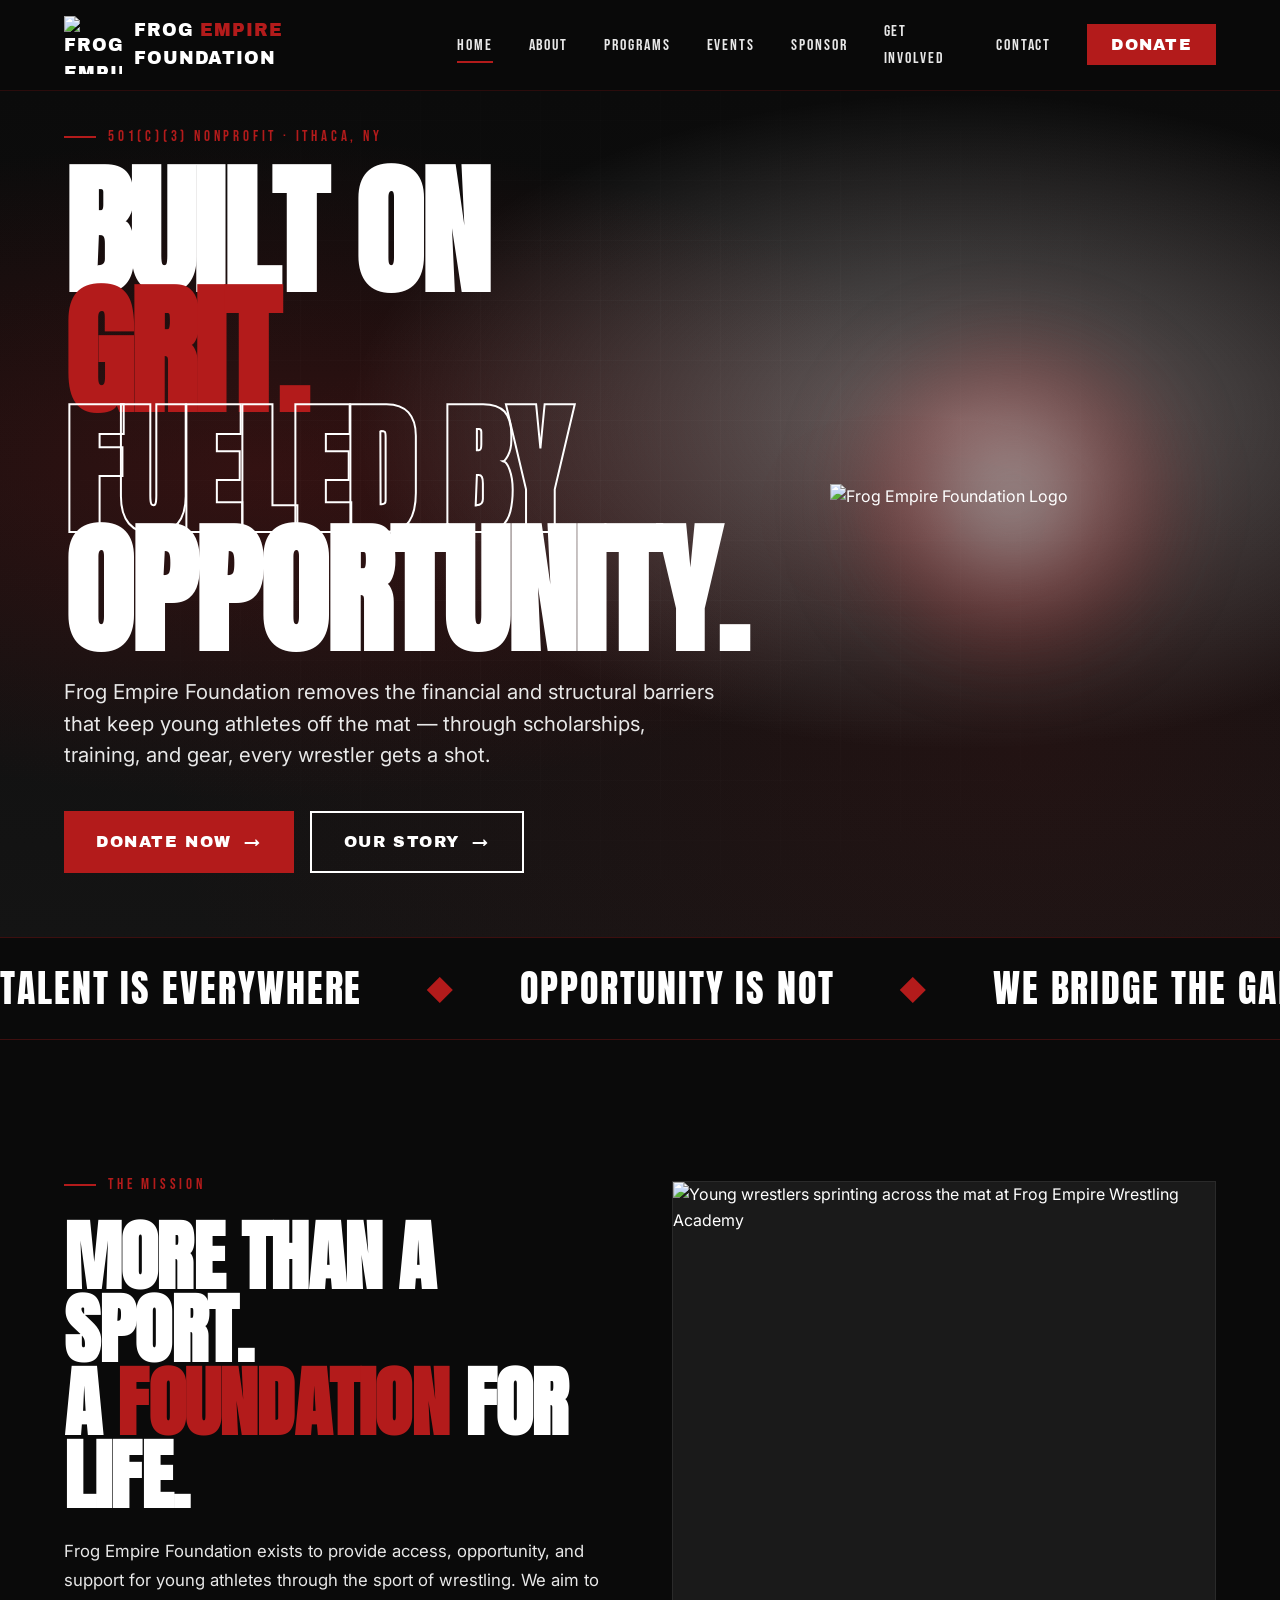
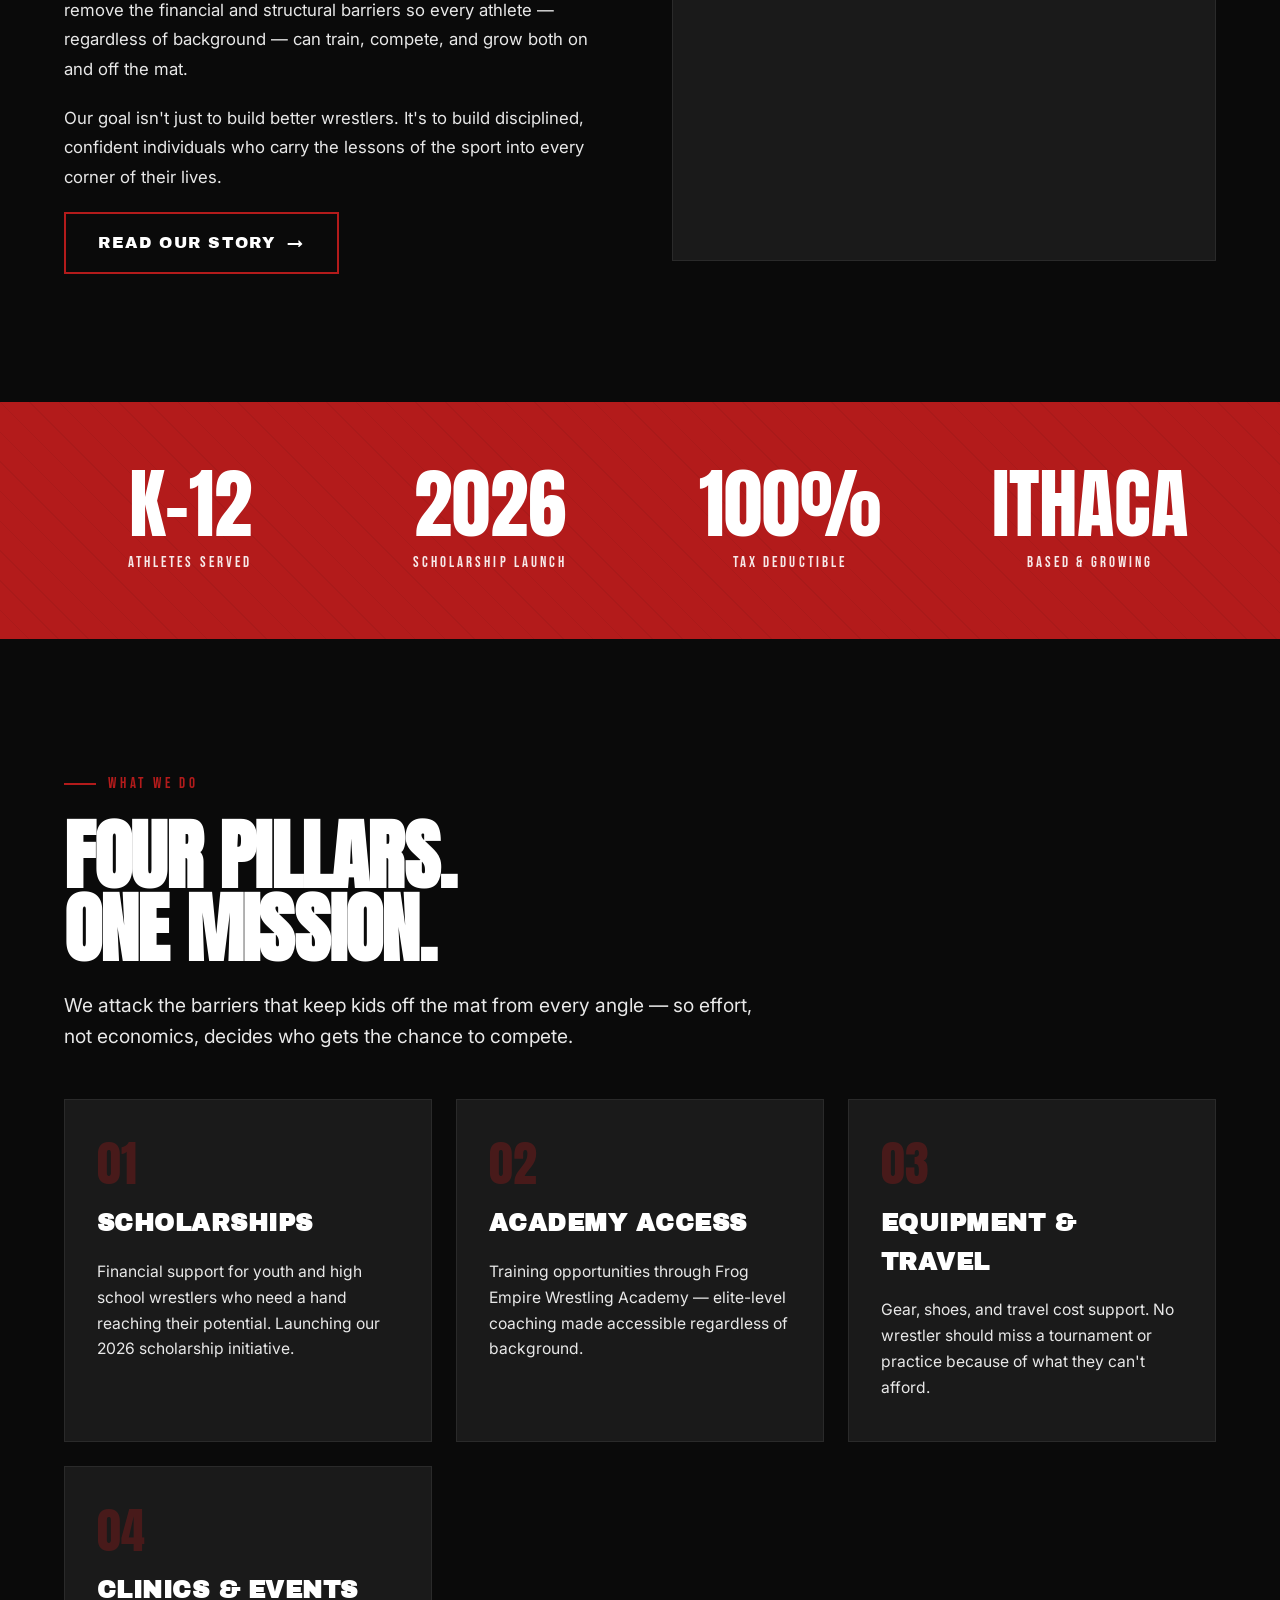
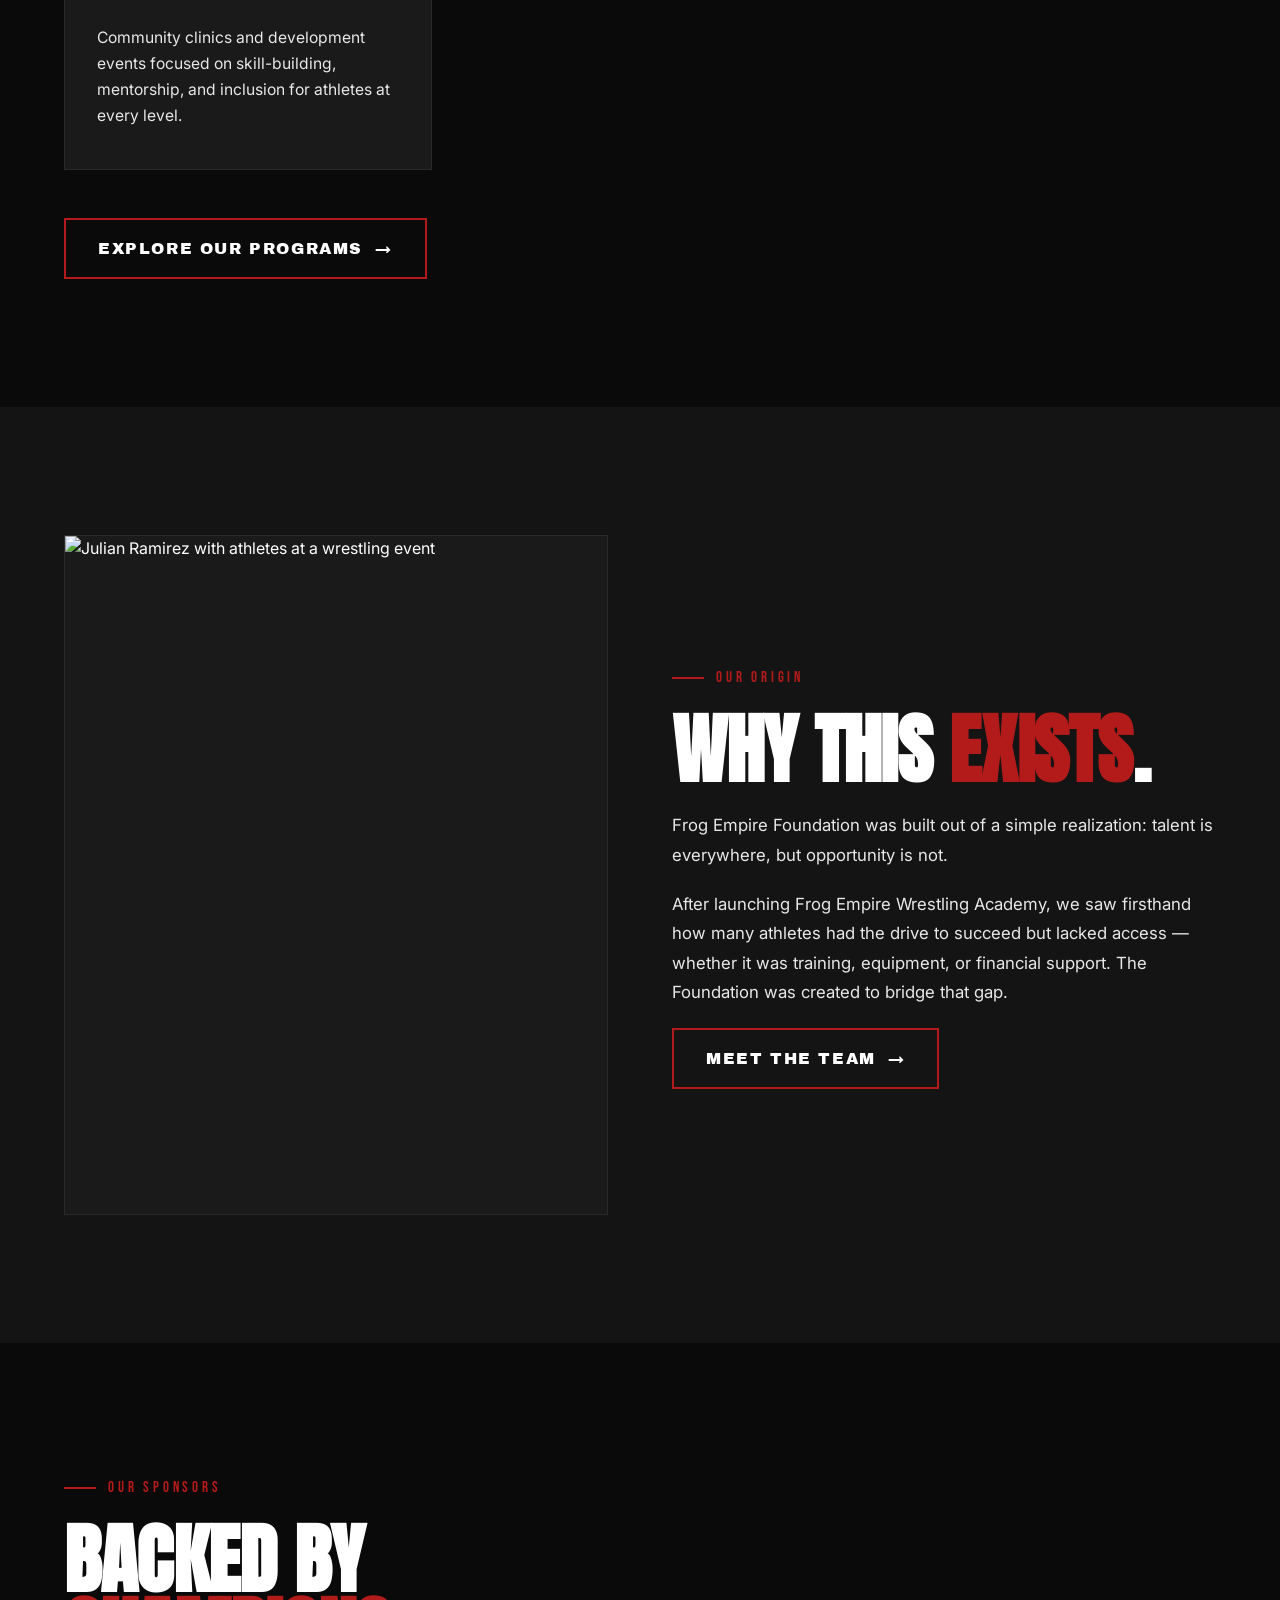
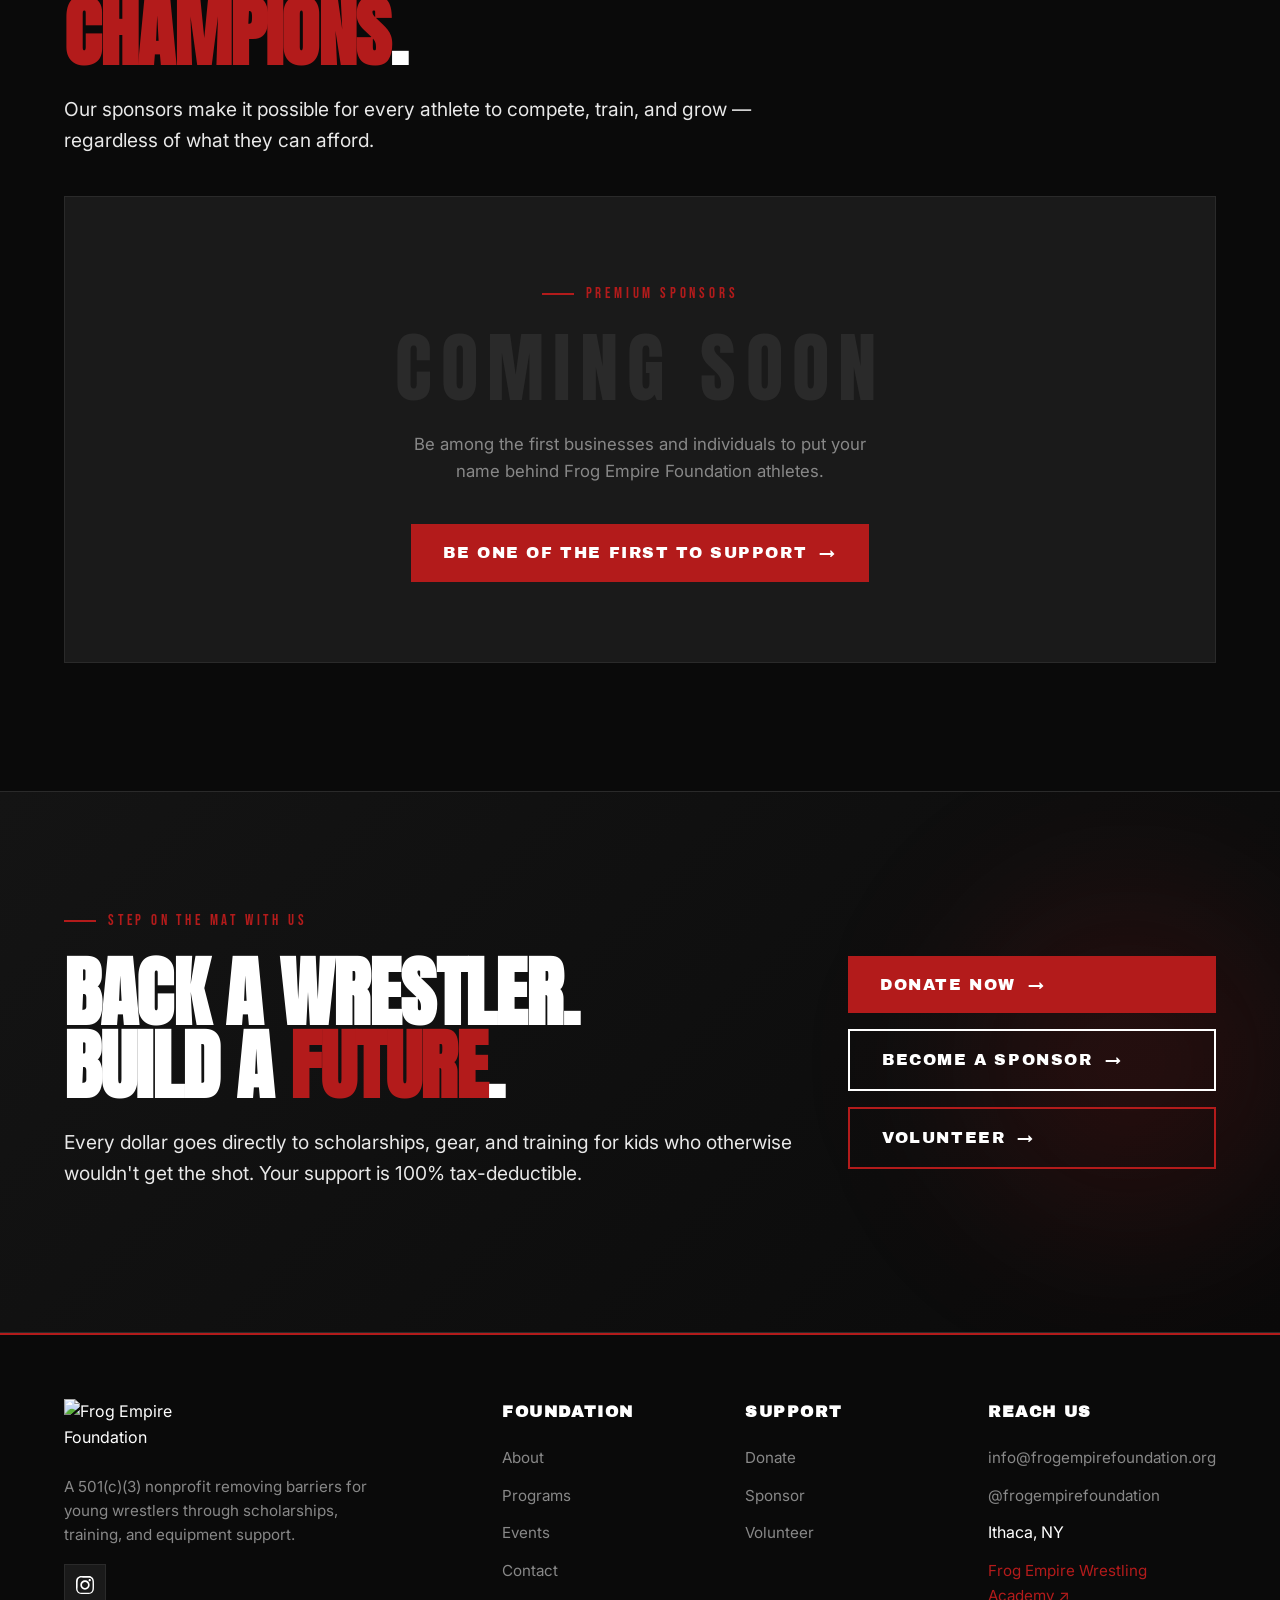
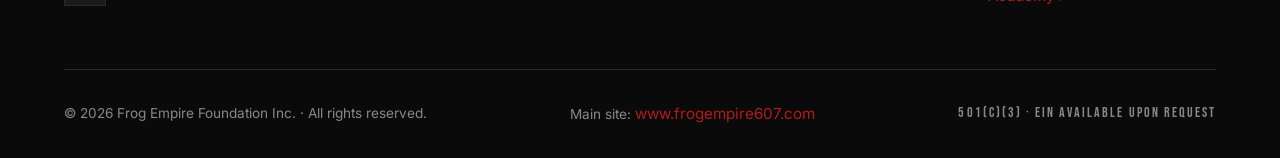
==== index.html @ a133f499 "Add files via upload" ====
<!DOCTYPE html>
<html lang="en">
<head>
<meta charset="UTF-8">
<meta name="viewport" content="width=device-width, initial-scale=1.0">
<title>Frog Empire Foundation — Opportunity Through Wrestling</title>
<meta name="description" content="Frog Empire Foundation provides scholarships, training, and equipment to young wrestlers — removing barriers so every athlete can compete and grow.">
<link rel="icon" type="image/png" href="images/logo-outline.png">
<link rel="stylesheet" href="styles.css">
</head>
<body>

<!-- ===== NAV ===== -->
<nav class="nav">
  <div class="nav-inner">
    <a href="index.html" class="nav-logo">
      <img src="images/logo-outline.png" alt="Frog Empire Foundation">
      <span>FROG <span class="text-red">EMPIRE</span> FOUNDATION</span>
    </a>
    <button class="nav-toggle" aria-label="Menu">☰</button>
    <ul class="nav-links">
      <li><a href="index.html" class="active">Home</a></li>
      <li><a href="about.html">About</a></li>
      <li><a href="programs.html">Programs</a></li>
      <li><a href="events.html">Events</a></li>
      <li><a href="sponsor.html">Sponsor</a></li>
      <li><a href="get-involved.html">Get Involved</a></li>
      <li><a href="contact.html">Contact</a></li>
      <li><a href="sponsor.html#donate" class="nav-donate">Donate</a></li>
    </ul>
  </div>
</nav>

<!-- ===== HERO ===== -->
<section class="hero">
  <div class="hero-inner">
    <div>
      <div class="eyebrow">501(c)(3) Nonprofit · Ithaca, NY</div>
      <h1 class="hero-title">
        BUILT ON<br>
        <span class="red">GRIT.</span><br>
        <span class="stroke">FUELED BY</span><br>
        OPPORTUNITY.
      </h1>
      <p class="hero-sub">
        Frog Empire Foundation removes the financial and structural barriers that keep young athletes off the mat — through scholarships, training, and gear, every wrestler gets a shot.
      </p>
      <div class="hero-ctas">
        <a href="sponsor.html#donate" class="btn btn-primary">Donate Now</a>
        <a href="about.html" class="btn btn-outline">Our Story</a>
      </div>
    </div>
    <div class="hero-visual">
      <img src="images/logo-bg-bc.png" alt="Frog Empire Foundation Logo">
    </div>
  </div>
</section>

<!-- ===== TICKER ===== -->
<div class="ticker">
  <div class="ticker-track">
    <span>TALENT IS EVERYWHERE</span><span class="dot">◆</span>
    <span>OPPORTUNITY IS NOT</span><span class="dot">◆</span>
    <span>WE BRIDGE THE GAP</span><span class="dot">◆</span>
    <span>WRESTLE. GROW. LEAD.</span><span class="dot">◆</span>
    <span>TALENT IS EVERYWHERE</span><span class="dot">◆</span>
    <span>OPPORTUNITY IS NOT</span><span class="dot">◆</span>
    <span>WE BRIDGE THE GAP</span><span class="dot">◆</span>
    <span>WRESTLE. GROW. LEAD.</span><span class="dot">◆</span>
  </div>
</div>

<!-- ===== MISSION ===== -->
<section class="section reveal">
  <div class="split">
    <div>
      <div class="eyebrow">The Mission</div>
      <h2 class="h-section">More Than a Sport.<br>A <span class="text-red">Foundation</span> for Life.</h2>
      <p class="body-text">
        Frog Empire Foundation exists to provide access, opportunity, and support for young athletes through the sport of wrestling. We aim to remove the financial and structural barriers so every athlete — regardless of background — can train, compete, and grow both on and off the mat.
      </p>
      <p class="body-text">
        Our goal isn't just to build better wrestlers. It's to build disciplined, confident individuals who carry the lessons of the sport into every corner of their lives.
      </p>
      <a href="about.html" class="btn btn-ghost">Read Our Story</a>
    </div>
    <div class="split-visual">
      <img src="images/hero.jpg" alt="Young wrestlers sprinting across the mat at Frog Empire Wrestling Academy">
    </div>
  </div>
</section>

<!-- ===== STATS ===== -->
<section class="stats">
  <div class="stats-inner">
    <div class="stat-item">
      <div class="stat-number">K–12</div>
      <div class="stat-label">Athletes Served</div>
    </div>
    <div class="stat-item">
      <div class="stat-number">2026</div>
      <div class="stat-label">Scholarship Launch</div>
    </div>
    <div class="stat-item">
      <div class="stat-number">100%</div>
      <div class="stat-label">Tax Deductible</div>
    </div>
    <div class="stat-item">
      <div class="stat-number">ITHACA</div>
      <div class="stat-label">Based & Growing</div>
    </div>
  </div>
</section>

<!-- ===== WHAT WE DO ===== -->
<section class="section reveal">
  <div style="max-width: 720px; margin-bottom: 2rem;">
    <div class="eyebrow">What We Do</div>
    <h2 class="h-section">Four Pillars.<br>One Mission.</h2>
    <p class="lead">We attack the barriers that keep kids off the mat from every angle — so effort, not economics, decides who gets the chance to compete.</p>
  </div>
  <div class="card-grid">
    <div class="card">
      <div class="card-number">01</div>
      <h3>Scholarships</h3>
      <p>Financial support for youth and high school wrestlers who need a hand reaching their potential. Launching our 2026 scholarship initiative.</p>
    </div>
    <div class="card">
      <div class="card-number">02</div>
      <h3>Academy Access</h3>
      <p>Training opportunities through Frog Empire Wrestling Academy — elite-level coaching made accessible regardless of background.</p>
    </div>
    <div class="card">
      <div class="card-number">03</div>
      <h3>Equipment & Travel</h3>
      <p>Gear, shoes, and travel cost support. No wrestler should miss a tournament or practice because of what they can't afford.</p>
    </div>
    <div class="card">
      <div class="card-number">04</div>
      <h3>Clinics & Events</h3>
      <p>Community clinics and development events focused on skill-building, mentorship, and inclusion for athletes at every level.</p>
    </div>
  </div>
  <div style="margin-top: 3rem;">
    <a href="programs.html" class="btn btn-ghost">Explore Our Programs</a>
  </div>
</section>

<!-- ===== STORY SNAPSHOT ===== -->
<section class="section reveal" style="background: var(--black-soft); max-width: 100%; padding-left: 0; padding-right: 0;">
  <div style="max-width: var(--max-width); margin: 0 auto; padding: 0 var(--gutter);">
    <div class="split reverse">
      <div>
        <div class="eyebrow">Our Origin</div>
        <h2 class="h-section">Why This <span class="text-red">Exists</span>.</h2>
        <p class="body-text">
          Frog Empire Foundation was built out of a simple realization: talent is everywhere, but opportunity is not.
        </p>
        <p class="body-text">
          After launching Frog Empire Wrestling Academy, we saw firsthand how many athletes had the drive to succeed but lacked access — whether it was training, equipment, or financial support. The Foundation was created to bridge that gap.
        </p>
        <a href="about.html" class="btn btn-ghost">Meet The Team</a>
      </div>
      <div class="split-visual">
        <img src="images/scholarship.jpg" alt="Julian Ramirez with athletes at a wrestling event">
      </div>
    </div>
  </div>
</section>

<!-- ===== PREMIUM SPONSORS ===== -->
<section class="section reveal">
  <div style="max-width: 720px; margin-bottom: 2.5rem;">
    <div class="eyebrow">Our Sponsors</div>
    <h2 class="h-section">Backed by<br><span class="text-red">champions</span>.</h2>
    <p class="lead">Our sponsors make it possible for every athlete to compete, train, and grow — regardless of what they can afford.</p>
  </div>

  <div style="background: var(--black-card); border: 1px solid var(--gray-dark); padding: clamp(3rem, 8vw, 5rem) 2rem; text-align: center;">
    <div class="eyebrow" style="justify-content: center; margin-bottom: 1.5rem;">Premium Sponsors</div>
    <div style="font-family: var(--font-display); font-size: clamp(2.5rem, 6vw, 5rem); color: var(--gray-dark); letter-spacing: 0.12em; text-transform: uppercase; margin-bottom: 1.5rem; line-height: 1;">COMING SOON</div>
    <p style="color: var(--gray); margin-bottom: 2.5rem; max-width: 480px; margin-left: auto; margin-right: auto; font-size: 1.05rem;">Be among the first businesses and individuals to put your name behind Frog Empire Foundation athletes.</p>
    <a href="sponsor.html" class="btn btn-primary">Be One of the First to Support</a>
  </div>
</section>

<!-- ===== CTA BANNER ===== -->
<section class="cta-banner reveal">
  <div class="cta-inner">
    <div>
      <div class="eyebrow">Step On The Mat With Us</div>
      <h2 class="h-section">Back a wrestler.<br>Build a <span class="text-red">future</span>.</h2>
      <p class="lead">Every dollar goes directly to scholarships, gear, and training for kids who otherwise wouldn't get the shot. Your support is 100% tax-deductible.</p>
    </div>
    <div style="display: flex; flex-direction: column; gap: 1rem;">
      <a href="sponsor.html#donate" class="btn btn-primary">Donate Now</a>
      <a href="sponsor.html" class="btn btn-outline">Become a Sponsor</a>
      <a href="get-involved.html" class="btn btn-ghost">Volunteer</a>
    </div>
  </div>
</section>

<!-- ===== FOOTER ===== -->
<footer class="footer">
  <div class="footer-inner">
    <div class="footer-brand">
      <img src="images/logo-primary.png" alt="Frog Empire Foundation">
      <p>A 501(c)(3) nonprofit removing barriers for young wrestlers through scholarships, training, and equipment support.</p>
      <div class="social-row">
        <a href="https://instagram.com/frogempirefoundation" target="_blank" aria-label="Instagram">
          <svg viewBox="0 0 24 24"><path d="M12 2.2c3.2 0 3.6 0 4.8.1 1.2.1 1.8.2 2.3.4.6.2 1 .5 1.5 1s.8.9 1 1.5c.2.5.4 1.1.4 2.3.1 1.2.1 1.6.1 4.8s0 3.6-.1 4.8c-.1 1.2-.2 1.8-.4 2.3-.2.6-.5 1-1 1.5s-.9.8-1.5 1c-.5.2-1.1.4-2.3.4-1.2.1-1.6.1-4.8.1s-3.6 0-4.8-.1c-1.2-.1-1.8-.2-2.3-.4-.6-.2-1-.5-1.5-1s-.8-.9-1-1.5c-.2-.5-.4-1.1-.4-2.3C2.2 15.6 2.2 15.2 2.2 12s0-3.6.1-4.8c.1-1.2.2-1.8.4-2.3.2-.6.5-1 1-1.5s.9-.8 1.5-1c.5-.2 1.1-.4 2.3-.4C8.4 2.2 8.8 2.2 12 2.2m0-2.2C8.7 0 8.3 0 7.1.1 5.8.1 5 .3 4.2.6c-.8.3-1.5.8-2.2 1.4-.6.6-1.1 1.3-1.4 2.1-.3.8-.5 1.6-.6 2.9C0 8.3 0 8.7 0 12s0 3.7.1 4.9c.1 1.3.3 2.1.6 2.9.3.8.8 1.5 1.4 2.1.6.6 1.3 1.1 2.1 1.4.8.3 1.6.5 2.9.6 1.2.1 1.6.1 4.9.1s3.7 0 4.9-.1c1.3-.1 2.1-.3 2.9-.6.8-.3 1.5-.8 2.1-1.4.6-.6 1.1-1.3 1.4-2.1.3-.8.5-1.6.6-2.9.1-1.2.1-1.6.1-4.9s0-3.7-.1-4.9c-.1-1.3-.3-2.1-.6-2.9-.3-.8-.8-1.5-1.4-2.1C20.3.9 19.6.4 18.8.1 18 0 17.2-.1 15.9 0 14.7 0 14.3 0 12 0zm0 5.8c-3.4 0-6.2 2.8-6.2 6.2s2.8 6.2 6.2 6.2 6.2-2.8 6.2-6.2S15.4 5.8 12 5.8zm0 10.2c-2.2 0-4-1.8-4-4s1.8-4 4-4 4 1.8 4 4-1.8 4-4 4zm7.8-10.4c0 .8-.7 1.5-1.5 1.5s-1.5-.7-1.5-1.5.7-1.5 1.5-1.5 1.5.6 1.5 1.5z"/></svg>
        </a>
      </div>
    </div>
    <div>
      <h4>Foundation</h4>
      <ul>
        <li><a href="about.html">About</a></li>
        <li><a href="programs.html">Programs</a></li>
      <li><a href="events.html">Events</a></li>
        <li><a href="contact.html">Contact</a></li>
      </ul>
    </div>
    <div>
      <h4>Support</h4>
      <ul>
        <li><a href="sponsor.html#donate">Donate</a></li>
        <li><a href="sponsor.html">Sponsor</a></li>
        <li><a href="get-involved.html">Volunteer</a></li>
      </ul>
    </div>
    <div>
      <h4>Reach Us</h4>
      <ul>
        <li><a href="mailto:info@frogempirefoundation.org">info@frogempirefoundation.org</a></li>
        <li><a href="https://instagram.com/frogempirefoundation" target="_blank">@frogempirefoundation</a></li>
        <li>Ithaca, NY</li>
        <li><a href="https://www.frogempire607.com" target="_blank" style="color: var(--red);">Frog Empire Wrestling Academy ↗</a></li>
      </ul>
    </div>
  </div>
  <div class="footer-bottom">
    <div>© 2026 Frog Empire Foundation Inc. · All rights reserved.</div>
    <div>Main site: <a href="https://www.frogempire607.com" target="_blank" style="color: var(--red);">www.frogempire607.com</a></div>
    <div class="ein">501(c)(3) · EIN Available Upon Request</div>
  </div>
</footer>

<script src="main.js"></script>
</body>
</html>
---- styles.css ----
/* ========================================================================
   FROG EMPIRE FOUNDATION — GLOBAL STYLES
   ======================================================================== */

@import url('https://fonts.googleapis.com/css2?family=Anton&family=Bebas+Neue&family=Inter:wght@300;400;500;600;700;800&family=Archivo+Black&display=swap');

:root {
  --red: #B31B1B;
  --red-bright: #D62020;
  --red-deep: #7A0E0E;
  --black: #0A0A0A;
  --black-soft: #141414;
  --black-card: #1A1A1A;
  --white: #FFFFFF;
  --gray-light: #E8E8E8;
  --gray: #888888;
  --gray-dark: #2A2A2A;
  --gold: #D4A845;

  --font-display: 'Anton', 'Arial Black', sans-serif;
  --font-heading: 'Archivo Black', 'Impact', sans-serif;
  --font-accent: 'Bebas Neue', 'Arial Black', sans-serif;
  --font-body: 'Inter', -apple-system, sans-serif;

  --max-width: 1400px;
  --gutter: clamp(1.5rem, 5vw, 5rem);
}

* {
  margin: 0;
  padding: 0;
  box-sizing: border-box;
}

html {
  scroll-behavior: smooth;
}

body {
  background: var(--black);
  color: var(--white);
  font-family: var(--font-body);
  line-height: 1.6;
  overflow-x: hidden;
  -webkit-font-smoothing: antialiased;
}

a { color: inherit; text-decoration: none; }
img { max-width: 100%; display: block; }

/* ========================================================================
   NAVIGATION
   ======================================================================== */

.nav {
  position: fixed;
  top: 0;
  left: 0;
  right: 0;
  z-index: 1000;
  background: rgba(10, 10, 10, 0.85);
  backdrop-filter: blur(12px);
  -webkit-backdrop-filter: blur(12px);
  border-bottom: 1px solid rgba(179, 27, 27, 0.2);
  transition: all 0.3s ease;
}

.nav-inner {
  max-width: var(--max-width);
  margin: 0 auto;
  padding: 1rem var(--gutter);
  display: flex;
  align-items: center;
  justify-content: space-between;
  gap: 2rem;
}

.nav-logo {
  display: flex;
  align-items: center;
  gap: 0.75rem;
  font-family: var(--font-heading);
  font-size: 1.1rem;
  letter-spacing: 0.05em;
  text-transform: uppercase;
}

.nav-logo img {
  height: 58px;
  width: 58px;
  object-fit: contain;
}

.nav-logo .text-red { color: var(--red); }

.nav-links {
  display: flex;
  gap: 2.25rem;
  align-items: center;
  list-style: none;
}

.nav-links a {
  font-family: var(--font-accent);
  font-size: 1rem;
  letter-spacing: 0.12em;
  text-transform: uppercase;
  color: var(--gray-light);
  position: relative;
  padding: 0.5rem 0;
  transition: color 0.2s;
}

.nav-links a:hover { color: var(--white); }

.nav-links a::after {
  content: '';
  position: absolute;
  left: 0;
  bottom: 0;
  height: 2px;
  width: 0;
  background: var(--red);
  transition: width 0.25s ease;
}

.nav-links a:hover::after,
.nav-links a.active::after { width: 100%; }

.nav-donate {
  background: var(--red);
  color: var(--white) !important;
  padding: 0.75rem 1.5rem !important;
  font-family: var(--font-heading) !important;
  letter-spacing: 0.08em !important;
  transition: all 0.2s !important;
}

.nav-donate::after { display: none; }
.nav-donate:hover {
  background: var(--red-bright);
  transform: translateY(-1px);
}

.nav-toggle {
  display: none;
  background: none;
  border: none;
  color: var(--white);
  font-size: 1.75rem;
  cursor: pointer;
  padding: 0.25rem;
}

@media (max-width: 900px) {
  .nav-links {
    position: fixed;
    top: 76px;
    left: 0;
    right: 0;
    background: var(--black);
    flex-direction: column;
    padding: 2rem;
    border-bottom: 2px solid var(--red);
    transform: translateY(-120%);
    transition: transform 0.3s ease;
    gap: 1.5rem;
  }
  .nav-links.open { transform: translateY(0); }
  .nav-toggle { display: block; }
}

/* ========================================================================
   BUTTONS
   ======================================================================== */

.btn {
  display: inline-flex;
  align-items: center;
  gap: 0.75rem;
  padding: 1rem 2rem;
  font-family: var(--font-heading);
  font-size: 1rem;
  letter-spacing: 0.1em;
  text-transform: uppercase;
  border: none;
  cursor: pointer;
  transition: all 0.2s ease;
  position: relative;
}

.btn-primary {
  background: var(--red);
  color: var(--white);
}
.btn-primary:hover {
  background: var(--red-bright);
  transform: translateY(-2px);
  box-shadow: 0 10px 30px -10px rgba(179, 27, 27, 0.6);
}

.btn-outline {
  background: transparent;
  color: var(--white);
  border: 2px solid var(--white);
}
.btn-outline:hover {
  background: var(--white);
  color: var(--black);
}

.btn-ghost {
  background: transparent;
  color: var(--white);
  border: 2px solid var(--red);
}
.btn-ghost:hover {
  background: var(--red);
}

.btn::after {
  content: '→';
  transition: transform 0.2s;
}
.btn:hover::after { transform: translateX(4px); }

/* ========================================================================
   SHARED SECTION PATTERNS
   ======================================================================== */

.section {
  padding: clamp(4rem, 10vw, 8rem) var(--gutter);
  max-width: var(--max-width);
  margin: 0 auto;
}

.section-tight {
  padding: clamp(3rem, 8vw, 6rem) var(--gutter);
  max-width: var(--max-width);
  margin: 0 auto;
}

.eyebrow {
  display: inline-flex;
  align-items: center;
  gap: 0.75rem;
  font-family: var(--font-accent);
  font-size: 0.95rem;
  letter-spacing: 0.25em;
  text-transform: uppercase;
  color: var(--red);
  margin-bottom: 1.5rem;
}

.eyebrow::before {
  content: '';
  width: 32px;
  height: 2px;
  background: var(--red);
}

.h-display {
  font-family: var(--font-display);
  font-size: clamp(3rem, 9vw, 8rem);
  line-height: 0.9;
  letter-spacing: -0.01em;
  text-transform: uppercase;
  margin-bottom: 1.5rem;
}

.h-section {
  font-family: var(--font-display);
  font-size: clamp(2.5rem, 6vw, 5rem);
  line-height: 0.95;
  letter-spacing: -0.01em;
  text-transform: uppercase;
  margin-bottom: 1.5rem;
}

.h-sub {
  font-family: var(--font-heading);
  font-size: clamp(1.25rem, 2.5vw, 1.75rem);
  line-height: 1.15;
  letter-spacing: 0;
  text-transform: uppercase;
  margin-bottom: 1rem;
}

.lead {
  font-size: clamp(1.05rem, 1.5vw, 1.25rem);
  line-height: 1.6;
  color: var(--gray-light);
  max-width: 65ch;
  margin-bottom: 2rem;
}

.body-text {
  color: var(--gray-light);
  font-size: 1.05rem;
  line-height: 1.75;
  margin-bottom: 1.25rem;
}

.text-red { color: var(--red); }
.text-gold { color: var(--gold); }

/* ========================================================================
   HERO
   ======================================================================== */

.hero {
  min-height: 100vh;
  padding: 120px var(--gutter) 4rem;
  display: flex;
  align-items: center;
  position: relative;
  overflow: hidden;
}

.hero::before {
  content: '';
  position: absolute;
  inset: 0;
  background:
    radial-gradient(ellipse at 75% 45%, rgba(255, 255, 255, 0.35), transparent 45%),
    radial-gradient(ellipse at 20% 50%, rgba(179, 27, 27, 0.22), transparent 50%),
    radial-gradient(ellipse at 80% 80%, rgba(179, 27, 27, 0.1), transparent 60%),
    linear-gradient(180deg, var(--black), var(--black-soft));
  z-index: -2;
}

.hero::after {
  content: '';
  position: absolute;
  inset: 0;
  background-image:
    linear-gradient(rgba(255, 255, 255, 0.02) 1px, transparent 1px),
    linear-gradient(90deg, rgba(255, 255, 255, 0.02) 1px, transparent 1px);
  background-size: 60px 60px;
  z-index: -1;
  mask-image: radial-gradient(ellipse at center, black 20%, transparent 80%);
  -webkit-mask-image: radial-gradient(ellipse at center, black 20%, transparent 80%);
}

.hero-inner {
  max-width: var(--max-width);
  margin: 0 auto;
  width: 100%;
  display: grid;
  grid-template-columns: 1.3fr 1fr;
  gap: 4rem;
  align-items: center;
}

@media (max-width: 900px) {
  .hero-inner { grid-template-columns: 1fr; }
}

.hero-title {
  font-family: var(--font-display);
  font-size: clamp(3.5rem, 11vw, 9rem);
  line-height: 0.85;
  letter-spacing: -0.02em;
  text-transform: uppercase;
  margin-bottom: 1.5rem;
}

.hero-title .stroke {
  -webkit-text-stroke: 2px var(--white);
  color: transparent;
}

.hero-title .red { color: var(--red); }

.hero-sub {
  font-size: clamp(1.1rem, 1.6vw, 1.35rem);
  color: var(--gray-light);
  margin-bottom: 2.5rem;
  max-width: 50ch;
  line-height: 1.55;
}

.hero-ctas {
  display: flex;
  gap: 1rem;
  flex-wrap: wrap;
}

.hero-visual {
  position: relative;
  aspect-ratio: 1;
  display: flex;
  align-items: center;
  justify-content: center;
}

.hero-visual img {
  width: 90%;
  max-width: 480px;
  filter: drop-shadow(0 20px 60px rgba(179, 27, 27, 0.4));
  animation: float 6s ease-in-out infinite;
}

.hero-visual::before {
  content: '';
  position: absolute;
  inset: 10%;
  background: radial-gradient(circle, rgba(255, 255, 255, 0.45) 0%, rgba(179, 27, 27, 0.3) 55%, transparent 75%);
  border-radius: 50%;
  filter: blur(40px);
  animation: pulse 4s ease-in-out infinite;
}

@keyframes float {
  0%, 100% { transform: translateY(0); }
  50% { transform: translateY(-15px); }
}

@keyframes pulse {
  0%, 100% { opacity: 0.4; transform: scale(1); }
  50% { opacity: 0.7; transform: scale(1.05); }
}

/* Marquee ticker */
.ticker {
  border-top: 1px solid rgba(179, 27, 27, 0.3);
  border-bottom: 1px solid rgba(179, 27, 27, 0.3);
  overflow: hidden;
  padding: 1.25rem 0;
  background: var(--black);
}

.ticker-track {
  display: flex;
  gap: 4rem;
  animation: marquee 40s linear infinite;
  white-space: nowrap;
  font-family: var(--font-display);
  font-size: clamp(1.5rem, 3vw, 2.5rem);
  text-transform: uppercase;
  letter-spacing: 0.05em;
}

.ticker-track span {
  color: var(--white);
}

.ticker-track .dot {
  color: var(--red);
}

@keyframes marquee {
  from { transform: translateX(0); }
  to { transform: translateX(-50%); }
}

/* ========================================================================
   STATS BAND
   ======================================================================== */

.stats {
  background: var(--red);
  padding: 4rem var(--gutter);
  position: relative;
  overflow: hidden;
}

.stats::before {
  content: '';
  position: absolute;
  inset: 0;
  background-image:
    repeating-linear-gradient(45deg, transparent, transparent 20px, rgba(0, 0, 0, 0.05) 20px, rgba(0, 0, 0, 0.05) 21px);
}

.stats-inner {
  max-width: var(--max-width);
  margin: 0 auto;
  display: grid;
  grid-template-columns: repeat(auto-fit, minmax(200px, 1fr));
  gap: 3rem;
  position: relative;
}

.stat-item {
  text-align: center;
}

.stat-number {
  font-family: var(--font-display);
  font-size: clamp(3rem, 6vw, 5rem);
  line-height: 1;
  color: var(--white);
  margin-bottom: 0.5rem;
}

.stat-label {
  font-family: var(--font-accent);
  font-size: 0.95rem;
  letter-spacing: 0.2em;
  text-transform: uppercase;
  color: var(--white);
  opacity: 0.9;
}

/* ========================================================================
   CARDS / GRIDS
   ======================================================================== */

.card-grid {
  display: grid;
  grid-template-columns: repeat(auto-fit, minmax(280px, 1fr));
  gap: 1.5rem;
  margin-top: 3rem;
}

.card {
  background: var(--black-card);
  border: 1px solid var(--gray-dark);
  padding: 2.5rem 2rem;
  position: relative;
  transition: all 0.3s ease;
  overflow: hidden;
}

.card::before {
  content: '';
  position: absolute;
  top: 0;
  left: 0;
  width: 100%;
  height: 3px;
  background: var(--red);
  transform: scaleX(0);
  transform-origin: left;
  transition: transform 0.3s ease;
}

.card:hover {
  border-color: var(--red);
  transform: translateY(-4px);
}

.card:hover::before { transform: scaleX(1); }

.card-number {
  font-family: var(--font-display);
  font-size: 3rem;
  color: var(--red);
  opacity: 0.3;
  line-height: 1;
  margin-bottom: 1rem;
}

.card h3 {
  font-family: var(--font-heading);
  font-size: 1.5rem;
  text-transform: uppercase;
  margin-bottom: 1rem;
  letter-spacing: 0.02em;
}

.card p {
  color: var(--gray-light);
  font-size: 0.98rem;
  line-height: 1.65;
}

/* ========================================================================
   CTA BANNER
   ======================================================================== */

.cta-banner {
  background: linear-gradient(135deg, var(--black-soft), var(--black));
  border-top: 1px solid var(--gray-dark);
  border-bottom: 1px solid var(--gray-dark);
  padding: clamp(4rem, 10vw, 7rem) var(--gutter);
  position: relative;
  overflow: hidden;
}

.cta-banner::before {
  content: '';
  position: absolute;
  right: -100px;
  top: 50%;
  transform: translateY(-50%);
  width: 500px;
  height: 500px;
  background: radial-gradient(circle, rgba(179, 27, 27, 0.2), transparent 70%);
  border-radius: 50%;
  filter: blur(60px);
}

.cta-inner {
  max-width: var(--max-width);
  margin: 0 auto;
  position: relative;
  display: grid;
  grid-template-columns: 2fr 1fr;
  gap: 3rem;
  align-items: center;
}

@media (max-width: 800px) {
  .cta-inner { grid-template-columns: 1fr; }
}

/* ========================================================================
   FOOTER
   ======================================================================== */

.footer {
  background: var(--black);
  border-top: 2px solid var(--red);
  padding: 4rem var(--gutter) 2rem;
}

.footer-inner {
  max-width: var(--max-width);
  margin: 0 auto;
  display: grid;
  grid-template-columns: 2fr 1fr 1fr 1fr;
  gap: 3rem;
  margin-bottom: 3rem;
}

@media (max-width: 800px) {
  .footer-inner { grid-template-columns: 1fr 1fr; }
}

@media (max-width: 500px) {
  .footer-inner { grid-template-columns: 1fr; }
}

.footer-brand img {
  width: 110px;
  margin-bottom: 1.5rem;
}

.footer-brand p {
  color: var(--gray);
  font-size: 0.95rem;
  line-height: 1.6;
  max-width: 320px;
}

.footer h4 {
  font-family: var(--font-heading);
  font-size: 1rem;
  letter-spacing: 0.1em;
  text-transform: uppercase;
  margin-bottom: 1.25rem;
  color: var(--white);
}

.footer ul { list-style: none; }

.footer li {
  margin-bottom: 0.75rem;
}

.footer a {
  color: var(--gray);
  font-size: 0.95rem;
  transition: color 0.2s;
}

.footer a:hover { color: var(--red); }

.footer-bottom {
  max-width: var(--max-width);
  margin: 0 auto;
  padding-top: 2rem;
  border-top: 1px solid var(--gray-dark);
  display: flex;
  justify-content: space-between;
  align-items: center;
  flex-wrap: wrap;
  gap: 1rem;
  color: var(--gray);
  font-size: 0.85rem;
}

.footer-bottom .ein {
  font-family: var(--font-accent);
  letter-spacing: 0.15em;
  text-transform: uppercase;
}

/* ========================================================================
   PAGE HEADER (inner pages)
   ======================================================================== */

.page-header {
  padding: 160px var(--gutter) 4rem;
  background: var(--black-soft);
  position: relative;
  overflow: hidden;
  border-bottom: 1px solid var(--gray-dark);
}

.page-header::before {
  content: '';
  position: absolute;
  inset: 0;
  background:
    radial-gradient(ellipse at 30% 30%, rgba(179, 27, 27, 0.15), transparent 60%);
}

.page-header-inner {
  max-width: var(--max-width);
  margin: 0 auto;
  position: relative;
}

/* ========================================================================
   SPONSOR TIERS
   ======================================================================== */

.tiers {
  display: grid;
  grid-template-columns: repeat(auto-fit, minmax(280px, 1fr));
  gap: 1.5rem;
  margin-top: 3rem;
}

.tier {
  background: var(--black-card);
  border: 1px solid var(--gray-dark);
  padding: 2.5rem 2rem;
  position: relative;
  display: flex;
  flex-direction: column;
  transition: all 0.3s;
}

.tier:hover {
  transform: translateY(-4px);
  border-color: var(--tier-color, var(--red));
}

.tier-badge {
  display: inline-block;
  padding: 0.4rem 0.85rem;
  font-family: var(--font-accent);
  font-size: 0.8rem;
  letter-spacing: 0.2em;
  text-transform: uppercase;
  background: var(--tier-color, var(--red));
  color: var(--white);
  margin-bottom: 1.5rem;
  align-self: flex-start;
}

.tier-name {
  font-family: var(--font-display);
  font-size: 2.5rem;
  line-height: 1;
  margin-bottom: 0.5rem;
}

.tier-tag {
  font-family: var(--font-accent);
  font-size: 0.95rem;
  letter-spacing: 0.1em;
  text-transform: uppercase;
  color: var(--gray);
  margin-bottom: 1.5rem;
}

.tier-price {
  font-family: var(--font-display);
  font-size: 3rem;
  color: var(--white);
  line-height: 1;
  margin-bottom: 0.5rem;
}

.tier-period {
  font-family: var(--font-accent);
  font-size: 0.9rem;
  letter-spacing: 0.15em;
  text-transform: uppercase;
  color: var(--gray);
  margin-bottom: 2rem;
}

.tier ul {
  list-style: none;
  margin-bottom: 2rem;
  flex-grow: 1;
}

.tier li {
  padding: 0.6rem 0;
  padding-left: 1.75rem;
  position: relative;
  color: var(--gray-light);
  font-size: 0.95rem;
  line-height: 1.5;
  border-bottom: 1px solid rgba(255, 255, 255, 0.05);
}

.tier li::before {
  content: '◆';
  position: absolute;
  left: 0;
  color: var(--tier-color, var(--red));
  font-size: 0.75rem;
  top: 0.75rem;
}

.tier .btn {
  width: 100%;
  justify-content: center;
}

/* Color variants for tiers */
.tier-bronze { --tier-color: #B87333; }
.tier-silver { --tier-color: #BFBFBF; }
.tier-gold { --tier-color: #D4A845; }
.tier-platinum { --tier-color: #E5E4E2; }
.tier-founder { --tier-color: #B31B1B; }

.tier-founder {
  border: 2px solid var(--red);
  background: linear-gradient(180deg, var(--black-card), var(--black));
  position: relative;
}

.tier-founder::before {
  content: 'FLAGSHIP';
  position: absolute;
  top: -12px;
  left: 50%;
  transform: translateX(-50%);
  background: var(--red);
  color: var(--white);
  font-family: var(--font-heading);
  font-size: 0.75rem;
  letter-spacing: 0.2em;
  padding: 0.35rem 1rem;
}

/* ========================================================================
   TEAM
   ======================================================================== */

.team-grid {
  display: grid;
  grid-template-columns: repeat(auto-fit, minmax(300px, 1fr));
  gap: 2rem;
  margin-top: 3rem;
}

.team-card {
  background: var(--black-card);
  border: 1px solid var(--gray-dark);
  overflow: hidden;
  transition: all 0.3s;
}

.team-card:hover {
  border-color: var(--red);
  transform: translateY(-4px);
}

.team-photo {
  aspect-ratio: 1;
  background: linear-gradient(135deg, var(--black-soft), var(--red-deep));
  display: flex;
  align-items: center;
  justify-content: center;
  font-family: var(--font-display);
  font-size: 5rem;
  color: rgba(255, 255, 255, 0.15);
  position: relative;
  overflow: hidden;
}

.team-photo img {
  width: 100%;
  height: 100%;
  object-fit: cover;
}

.team-info {
  padding: 2rem;
}

.team-name {
  font-family: var(--font-heading);
  font-size: 1.5rem;
  text-transform: uppercase;
  margin-bottom: 0.25rem;
}

.team-role {
  font-family: var(--font-accent);
  font-size: 0.95rem;
  letter-spacing: 0.15em;
  text-transform: uppercase;
  color: var(--red);
  margin-bottom: 1rem;
}

.team-bio {
  color: var(--gray-light);
  font-size: 0.95rem;
  line-height: 1.6;
}

/* ========================================================================
   SPLIT / FEATURE ROWS
   ======================================================================== */

.split {
  display: grid;
  grid-template-columns: 1fr 1fr;
  gap: 4rem;
  align-items: center;
}

.split.reverse { direction: rtl; }
.split.reverse > * { direction: ltr; }

@media (max-width: 900px) {
  .split { grid-template-columns: 1fr; gap: 2rem; }
  .split.reverse { direction: ltr; }
}

.split-visual {
  aspect-ratio: 4/5;
  background: var(--black-card);
  border: 1px solid var(--gray-dark);
  position: relative;
  overflow: hidden;
  display: flex;
  align-items: center;
  justify-content: center;
}

.split-visual img {
  width: 100%;
  height: 100%;
  object-fit: cover;
}

.image-placeholder {
  font-family: var(--font-accent);
  font-size: 0.95rem;
  letter-spacing: 0.2em;
  text-transform: uppercase;
  color: var(--gray);
  text-align: center;
  padding: 2rem;
  line-height: 1.8;
}

.image-placeholder::before {
  content: '📸';
  display: block;
  font-size: 3rem;
  margin-bottom: 1rem;
  opacity: 0.3;
}

/* ========================================================================
   CONTACT FORM
   ======================================================================== */

.contact-layout {
  display: grid;
  grid-template-columns: 1fr 1fr;
  gap: 4rem;
  margin-top: 3rem;
}

@media (max-width: 900px) {
  .contact-layout { grid-template-columns: 1fr; }
}

.contact-info h3 {
  font-family: var(--font-heading);
  text-transform: uppercase;
  margin-top: 2rem;
  margin-bottom: 0.5rem;
  font-size: 1rem;
  letter-spacing: 0.1em;
  color: var(--red);
}

.contact-info p {
  color: var(--gray-light);
  font-size: 1.1rem;
}

.contact-info p:first-of-type { margin-top: 0; }

form {
  display: flex;
  flex-direction: column;
  gap: 1.25rem;
}

.form-group label {
  display: block;
  font-family: var(--font-accent);
  font-size: 0.85rem;
  letter-spacing: 0.15em;
  text-transform: uppercase;
  color: var(--gray-light);
  margin-bottom: 0.5rem;
}

input, textarea, select {
  width: 100%;
  background: var(--black-card);
  border: 1px solid var(--gray-dark);
  color: var(--white);
  padding: 1rem;
  font-family: var(--font-body);
  font-size: 1rem;
  transition: border-color 0.2s;
}

input:focus, textarea:focus, select:focus {
  outline: none;
  border-color: var(--red);
}

textarea {
  resize: vertical;
  min-height: 140px;
}

/* ========================================================================
   SOCIAL ICONS (inline SVG)
   ======================================================================== */

.social-row {
  display: flex;
  gap: 1rem;
  margin-top: 1rem;
}

.social-row a {
  width: 42px;
  height: 42px;
  display: flex;
  align-items: center;
  justify-content: center;
  background: var(--black-card);
  border: 1px solid var(--gray-dark);
  transition: all 0.2s;
}

.social-row a:hover {
  background: var(--red);
  border-color: var(--red);
}

.social-row svg {
  width: 18px;
  height: 18px;
  fill: var(--white);
}

/* ========================================================================
   UTILITIES + FADE-IN
   ======================================================================== */

.reveal {
  opacity: 0;
  transform: translateY(30px);
  transition: opacity 0.8s ease, transform 0.8s ease;
}

.reveal.in {
  opacity: 1;
  transform: translateY(0);
}
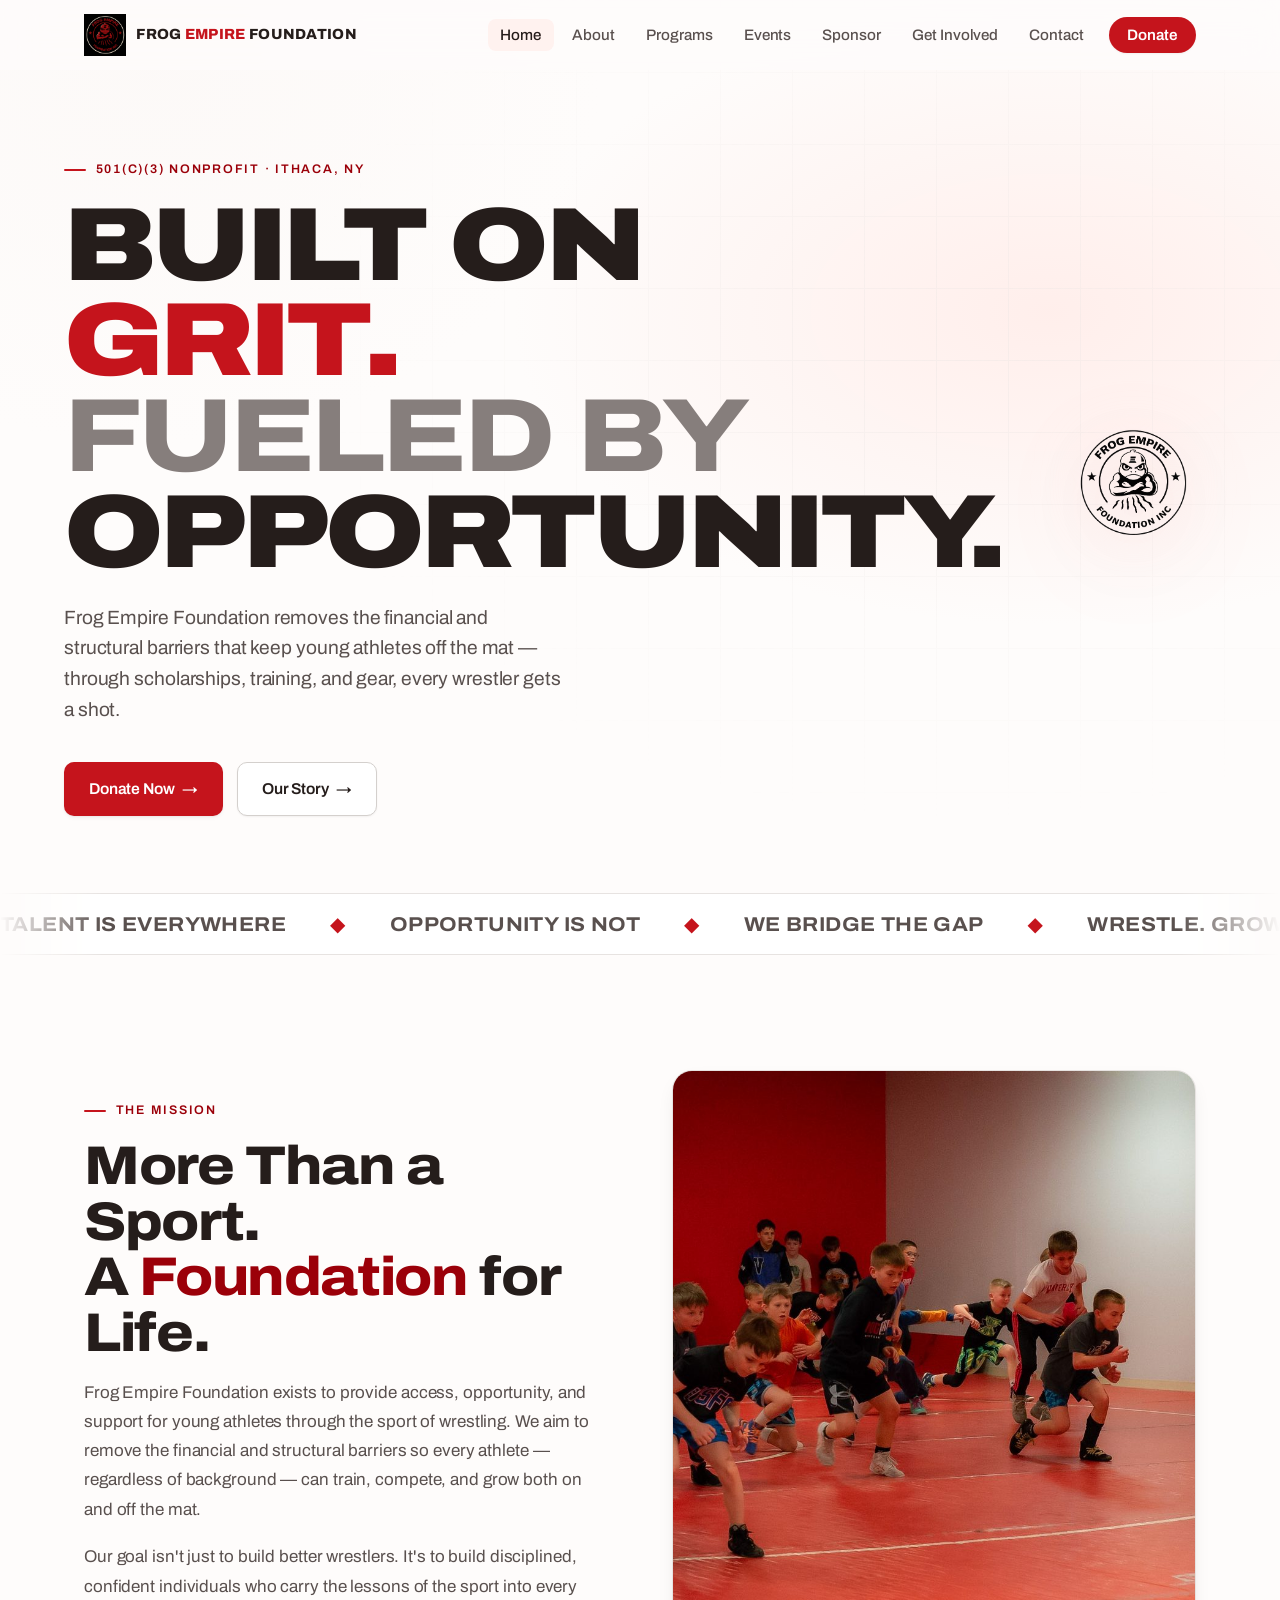
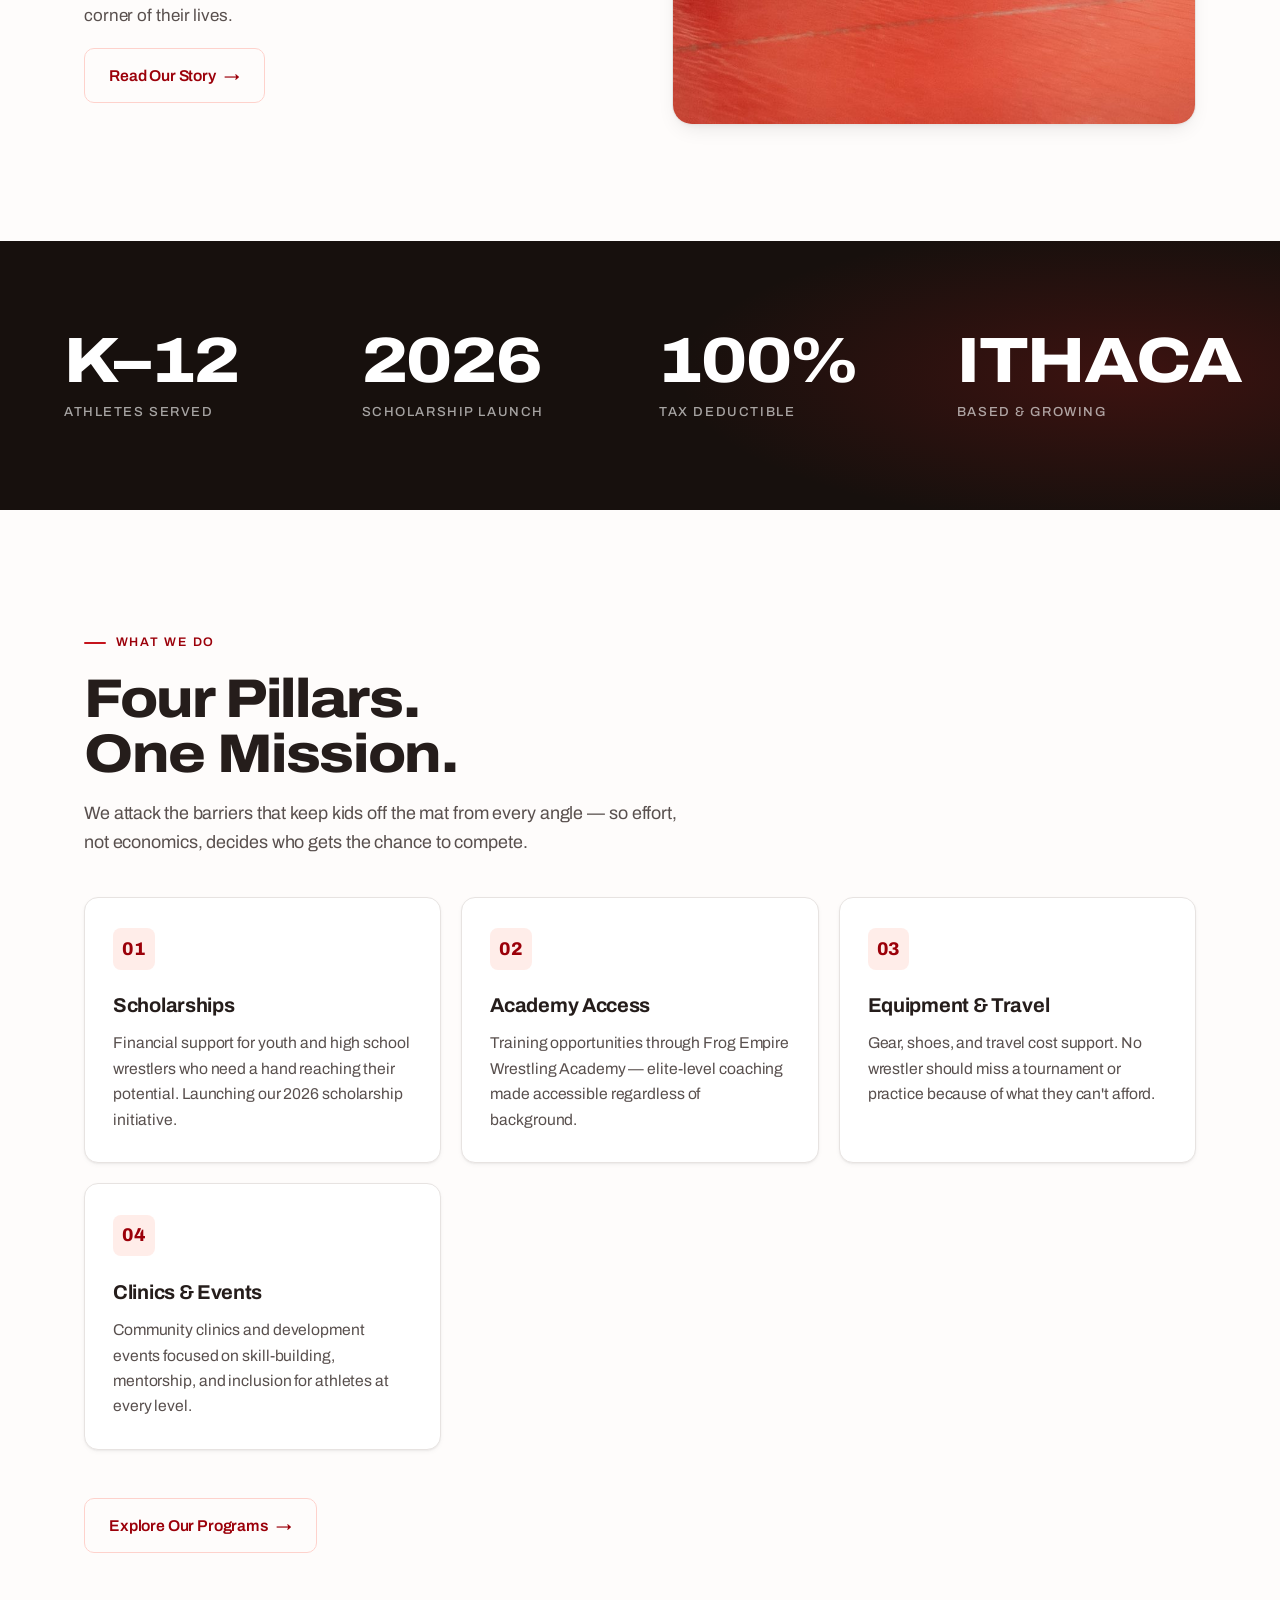
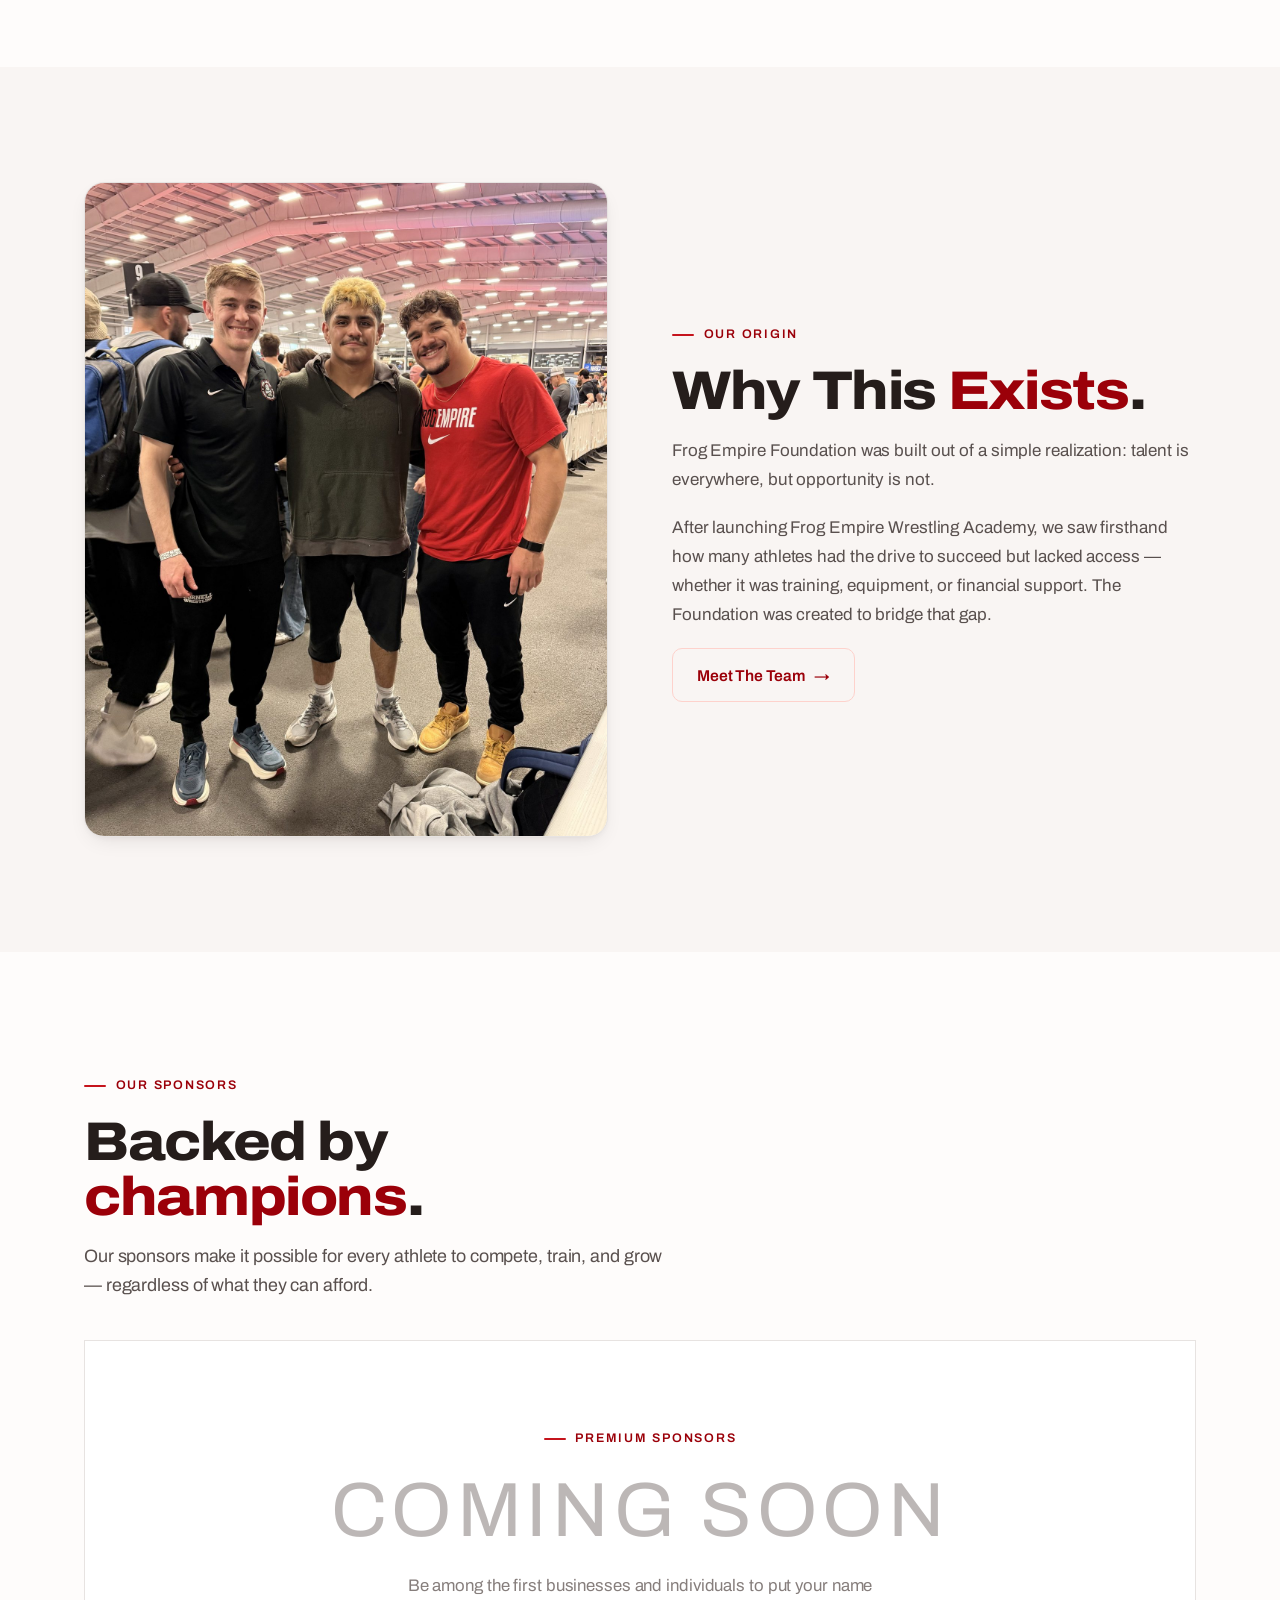
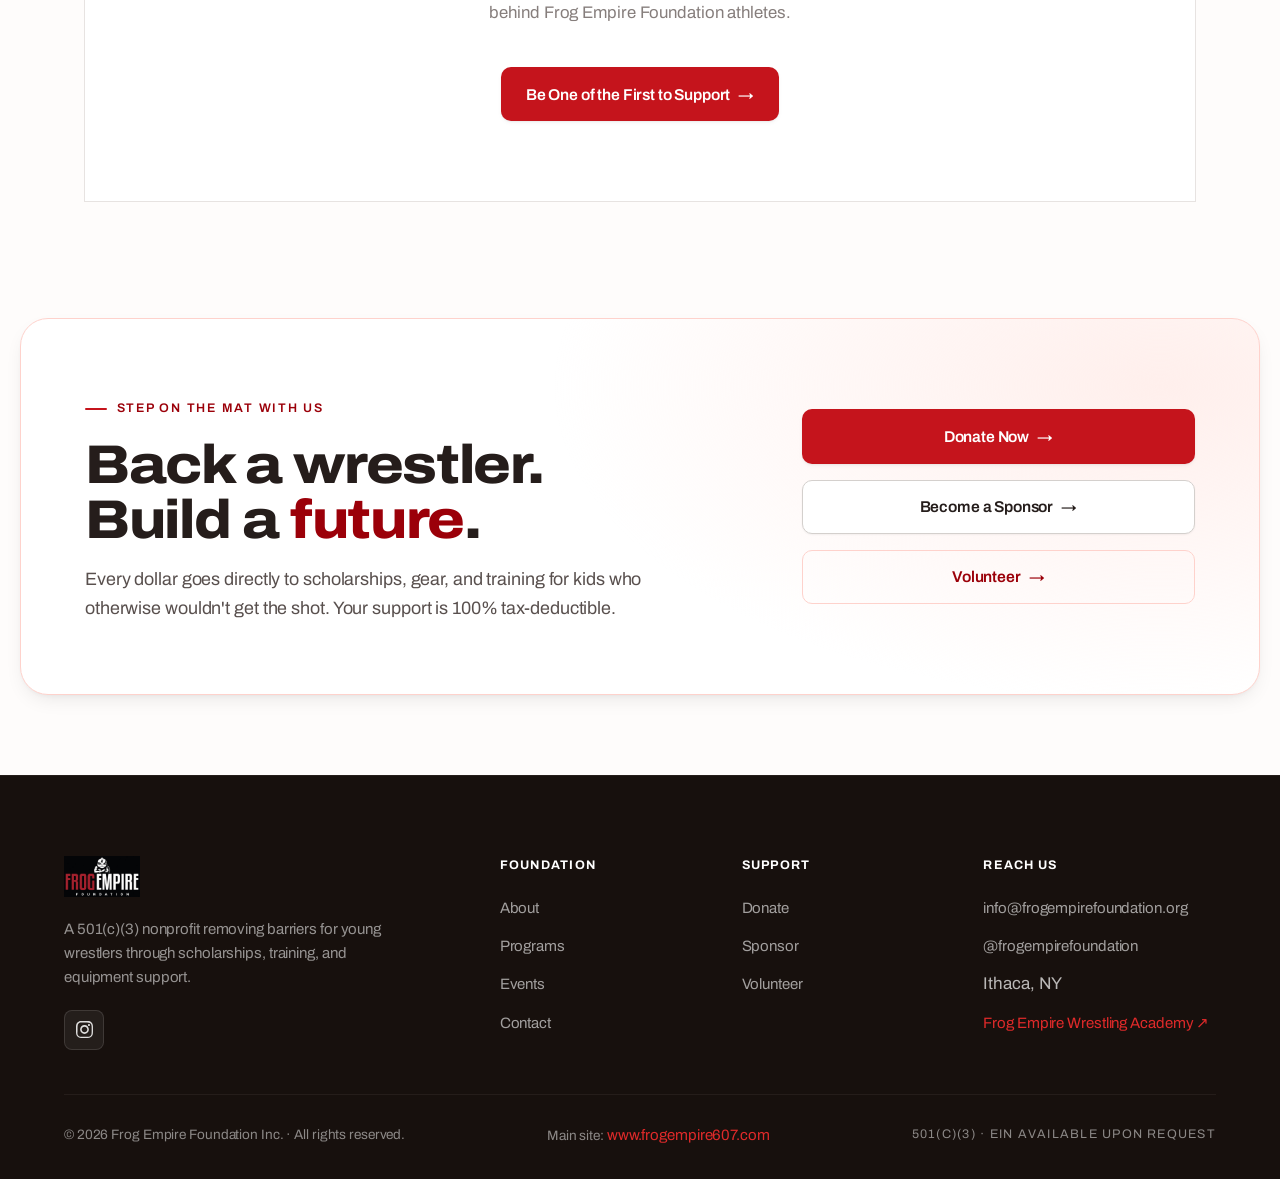
==== commit e989cbf9: "Redesign: modern SaaS-clean light UI system Transform the site to a premium, light-first "Stripe-cle" ====
--- a/index.html
+++ b/index.html
@@ -178,7 +178,7 @@
 
   <div style="background: var(--black-card); border: 1px solid var(--gray-dark); padding: clamp(3rem, 8vw, 5rem) 2rem; text-align: center;">
     <div class="eyebrow" style="justify-content: center; margin-bottom: 1.5rem;">Premium Sponsors</div>
-    <div style="font-family: var(--font-display); font-size: clamp(2.5rem, 6vw, 5rem); color: var(--gray-dark); letter-spacing: 0.12em; text-transform: uppercase; margin-bottom: 1.5rem; line-height: 1;">COMING SOON</div>
+    <div style="font-family: var(--font-display); font-size: clamp(2.5rem, 6vw, 5rem); color: var(--ink-3); letter-spacing: 0.06em; text-transform: uppercase; margin-bottom: 1.5rem; line-height: 1; opacity: 0.55;">COMING SOON</div>
     <p style="color: var(--gray); margin-bottom: 2.5rem; max-width: 480px; margin-left: auto; margin-right: auto; font-size: 1.05rem;">Be among the first businesses and individuals to put your name behind Frog Empire Foundation athletes.</p>
     <a href="sponsor.html" class="btn btn-primary">Be One of the First to Support</a>
   </div>
--- a/styles.css
+++ b/styles.css
@@ -1,74 +1,143 @@
 /* ========================================================================
-   FROG EMPIRE FOUNDATION — GLOBAL STYLES
-   ======================================================================== */
-
-@import url('https://fonts.googleapis.com/css2?family=Anton&family=Bebas+Neue&family=Inter:wght@300;400;500;600;700;800&family=Archivo+Black&display=swap');
+   FROG EMPIRE FOUNDATION — DESIGN SYSTEM
+   "Stripe-clean light surface, athletic precision"
+   Light-first. One committed accent (brand red). Single family (Archivo).
+   See DESIGN.md for the full rationale and token reference.
+   ======================================================================== */
+
+@import url('https://fonts.googleapis.com/css2?family=Archivo:wdth,wght@100..125,300..900&display=swap');
 
 :root {
-  --red: #B31B1B;
-  --red-bright: #D62020;
-  --red-deep: #7A0E0E;
-  --black: #0A0A0A;
-  --black-soft: #141414;
-  --black-card: #1A1A1A;
-  --white: #FFFFFF;
-  --gray-light: #E8E8E8;
-  --gray: #888888;
-  --gray-dark: #2A2A2A;
-  --gold: #D4A845;
-
-  --font-display: 'Anton', 'Arial Black', sans-serif;
-  --font-heading: 'Archivo Black', 'Impact', sans-serif;
-  --font-accent: 'Bebas Neue', 'Arial Black', sans-serif;
-  --font-body: 'Inter', -apple-system, sans-serif;
-
-  --max-width: 1400px;
-  --gutter: clamp(1.5rem, 5vw, 5rem);
-}
-
-* {
-  margin: 0;
-  padding: 0;
-  box-sizing: border-box;
-}
-
-html {
-  scroll-behavior: smooth;
-}
+  /* ---- Color (OKLCH, warm-tinted neutrals — never pure #000/#fff) ---- */
+  --bg:          oklch(0.992 0.003 50);   /* page — warm near-white paper */
+  --bg-subtle:   oklch(0.972 0.005 50);   /* alternating section band */
+  --surface:     oklch(1 0 0);            /* card / raised surface */
+  --surface-2:   oklch(0.985 0.004 50);   /* inset / secondary surface */
+
+  --ink:         oklch(0.24 0.012 40);    /* primary text — warm near-black */
+  --ink-2:       oklch(0.44 0.012 40);    /* secondary text / body copy */
+  --ink-3:       oklch(0.60 0.010 40);    /* muted labels / captions */
+  --ink-deep:    oklch(0.18 0.014 40);    /* dark band background */
+  --ink-deep-2:  oklch(0.24 0.014 40);    /* dark band raised surface */
+
+  --line:        oklch(0.918 0.005 50);   /* hairline border */
+  --line-2:      oklch(0.86 0.006 50);    /* stronger border / divider */
+  --line-dark:   oklch(0.30 0.012 40);    /* border on dark bands */
+
+  --red:         oklch(0.525 0.205 27);   /* brand red, refined (~#C21B1B) */
+  --red-bright:  oklch(0.585 0.215 27);   /* hover */
+  --red-deep:    oklch(0.43 0.18 27);     /* pressed / red text on light */
+  --red-soft:    oklch(0.965 0.028 27);   /* red-tinted surface */
+  --red-line:    oklch(0.90 0.05 27);     /* red-tinted border */
+  --gold:        oklch(0.74 0.12 78);
+
+  --white:       #ffffff;
+
+  /* ---- Legacy token bridge (kept so existing inline styles resolve) ---- */
+  --black:        var(--ink-deep);   /* used for intentional dark frames/text */
+  --black-soft:   var(--bg-subtle);  /* inline alternating section bands */
+  --black-card:   var(--surface);    /* inline card-like boxes */
+  --gray-light:   var(--ink-2);      /* inline body copy */
+  --gray:         var(--ink-3);      /* inline muted text */
+  --gray-dark:    var(--line);       /* inline hairline borders */
+
+  /* ---- Type ---- */
+  --font-display: 'Archivo', 'Arial Narrow', system-ui, sans-serif;
+  --font-heading: 'Archivo', system-ui, sans-serif;
+  --font-accent:  'Archivo', system-ui, sans-serif;
+  --font-body:    'Archivo', -apple-system, BlinkMacSystemFont, system-ui, sans-serif;
+
+  /* ---- Radius ---- */
+  --radius-xs: 8px;
+  --radius-sm: 10px;
+  --radius:    14px;
+  --radius-lg: 20px;
+  --radius-xl: 28px;
+  --radius-pill: 999px;
+
+  /* ---- Elevation (soft, warm-tinted) ---- */
+  --shadow-xs: 0 1px 2px rgba(28,18,18,0.05);
+  --shadow-sm: 0 1px 2px rgba(28,18,18,0.05), 0 2px 6px -2px rgba(28,18,18,0.07);
+  --shadow-md: 0 2px 6px -2px rgba(28,18,18,0.06), 0 8px 22px -8px rgba(28,18,18,0.12);
+  --shadow-lg: 0 6px 16px -6px rgba(28,18,18,0.10), 0 22px 48px -16px rgba(28,18,18,0.18);
+  --shadow-red: 0 10px 26px -8px rgba(194,27,27,0.36);
+
+  /* ---- Motion ---- */
+  --ease: cubic-bezier(0.22, 1, 0.36, 1);   /* ease-out-quint */
+  --ease-soft: cubic-bezier(0.33, 1, 0.68, 1);
+  --dur-1: 0.18s;
+  --dur-2: 0.32s;
+  --dur-3: 0.55s;
+
+  /* ---- Layout ---- */
+  --max-width: 1240px;
+  --gutter: clamp(1.25rem, 5vw, 4.5rem);
+}
+
+* { margin: 0; padding: 0; box-sizing: border-box; }
+
+html { scroll-behavior: smooth; -webkit-text-size-adjust: 100%; }
 
 body {
-  background: var(--black);
-  color: var(--white);
+  background: var(--bg);
+  color: var(--ink);
   font-family: var(--font-body);
+  font-weight: 400;
+  font-size: 1.0625rem;
   line-height: 1.6;
+  letter-spacing: -0.006em;
   overflow-x: hidden;
   -webkit-font-smoothing: antialiased;
+  -moz-osx-font-smoothing: grayscale;
+  text-rendering: optimizeLegibility;
 }
 
 a { color: inherit; text-decoration: none; }
 img { max-width: 100%; display: block; }
 
+::selection { background: var(--red); color: var(--white); }
+
+:focus-visible {
+  outline: 2px solid var(--red);
+  outline-offset: 3px;
+  border-radius: 4px;
+}
+
+@media (prefers-reduced-motion: reduce) {
+  *, *::before, *::after {
+    animation-duration: 0.001ms !important;
+    animation-iteration-count: 1 !important;
+    transition-duration: 0.001ms !important;
+    scroll-behavior: auto !important;
+  }
+}
+
 /* ========================================================================
    NAVIGATION
    ======================================================================== */
 
 .nav {
   position: fixed;
-  top: 0;
-  left: 0;
-  right: 0;
+  top: 0; left: 0; right: 0;
   z-index: 1000;
-  background: rgba(10, 10, 10, 0.85);
-  backdrop-filter: blur(12px);
-  -webkit-backdrop-filter: blur(12px);
-  border-bottom: 1px solid rgba(179, 27, 27, 0.2);
-  transition: all 0.3s ease;
+  background: color-mix(in oklab, var(--bg) 78%, transparent);
+  backdrop-filter: saturate(160%) blur(16px);
+  -webkit-backdrop-filter: saturate(160%) blur(16px);
+  border-bottom: 1px solid transparent;
+  transition: border-color var(--dur-2) var(--ease), background var(--dur-2) var(--ease);
+}
+
+/* main.js adds .scrolled once the page moves */
+.nav.scrolled {
+  background: color-mix(in oklab, var(--bg) 90%, transparent);
+  border-bottom-color: var(--line);
+  box-shadow: var(--shadow-sm);
 }
 
 .nav-inner {
   max-width: var(--max-width);
   margin: 0 auto;
-  padding: 1rem var(--gutter);
+  padding: 0.85rem var(--gutter);
   display: flex;
   align-items: center;
   justify-content: space-between;
@@ -78,96 +147,90 @@
 .nav-logo {
   display: flex;
   align-items: center;
-  gap: 0.75rem;
+  gap: 0.65rem;
   font-family: var(--font-heading);
-  font-size: 1.1rem;
-  letter-spacing: 0.05em;
+  font-weight: 800;
+  font-size: 0.92rem;
+  letter-spacing: 0.02em;
   text-transform: uppercase;
-}
-
-.nav-logo img {
-  height: 58px;
-  width: 58px;
-  object-fit: contain;
-}
-
+  color: var(--ink);
+}
+
+.nav-logo img { height: 42px; width: 42px; object-fit: contain; }
 .nav-logo .text-red { color: var(--red); }
 
 .nav-links {
   display: flex;
-  gap: 2.25rem;
+  gap: 0.35rem;
   align-items: center;
   list-style: none;
 }
 
 .nav-links a {
-  font-family: var(--font-accent);
-  font-size: 1rem;
-  letter-spacing: 0.12em;
-  text-transform: uppercase;
-  color: var(--gray-light);
-  position: relative;
-  padding: 0.5rem 0;
-  transition: color 0.2s;
-}
-
-.nav-links a:hover { color: var(--white); }
-
-.nav-links a::after {
-  content: '';
-  position: absolute;
-  left: 0;
-  bottom: 0;
-  height: 2px;
-  width: 0;
-  background: var(--red);
-  transition: width 0.25s ease;
-}
-
-.nav-links a:hover::after,
-.nav-links a.active::after { width: 100%; }
+  font-family: var(--font-body);
+  font-weight: 500;
+  font-size: 0.95rem;
+  letter-spacing: -0.005em;
+  text-transform: none;
+  color: var(--ink-2);
+  padding: 0.5rem 0.8rem;
+  border-radius: var(--radius-xs);
+  transition: color var(--dur-1) var(--ease), background var(--dur-1) var(--ease);
+}
+
+.nav-links a:hover { color: var(--ink); background: var(--surface-2); }
+.nav-links a.active { color: var(--ink); }
+.nav-links a.active:not(.nav-donate) { background: color-mix(in oklab, var(--red-soft) 70%, transparent); }
 
 .nav-donate {
   background: var(--red);
   color: var(--white) !important;
-  padding: 0.75rem 1.5rem !important;
-  font-family: var(--font-heading) !important;
-  letter-spacing: 0.08em !important;
-  transition: all 0.2s !important;
-}
-
-.nav-donate::after { display: none; }
+  padding: 0.6rem 1.15rem !important;
+  border-radius: var(--radius-pill) !important;
+  font-weight: 600 !important;
+  margin-left: 0.4rem;
+  box-shadow: var(--shadow-xs);
+  transition: background var(--dur-1) var(--ease), transform var(--dur-1) var(--ease), box-shadow var(--dur-2) var(--ease) !important;
+}
 .nav-donate:hover {
-  background: var(--red-bright);
+  background: var(--red-bright) !important;
   transform: translateY(-1px);
+  box-shadow: var(--shadow-red);
 }
 
 .nav-toggle {
   display: none;
-  background: none;
-  border: none;
-  color: var(--white);
-  font-size: 1.75rem;
+  background: var(--surface);
+  border: 1px solid var(--line);
+  border-radius: var(--radius-xs);
+  color: var(--ink);
+  font-size: 1.2rem;
+  width: 42px; height: 42px;
   cursor: pointer;
-  padding: 0.25rem;
-}
-
-@media (max-width: 900px) {
+  align-items: center;
+  justify-content: center;
+}
+
+@media (max-width: 940px) {
+  .nav-toggle { display: inline-flex; }
   .nav-links {
     position: fixed;
-    top: 76px;
-    left: 0;
-    right: 0;
-    background: var(--black);
+    top: 68px; left: 0; right: 0;
+    background: var(--bg);
     flex-direction: column;
-    padding: 2rem;
-    border-bottom: 2px solid var(--red);
-    transform: translateY(-120%);
-    transition: transform 0.3s ease;
-    gap: 1.5rem;
+    align-items: stretch;
+    padding: 1rem var(--gutter) 1.5rem;
+    border-bottom: 1px solid var(--line);
+    box-shadow: var(--shadow-lg);
+    gap: 0.15rem;
+    transform: translateY(-130%);
+    opacity: 0;
+    pointer-events: none;
+    transition: transform var(--dur-3) var(--ease), opacity var(--dur-2) var(--ease);
   }
-  .nav-links.open { transform: translateY(0); }
-  .nav-toggle { display: block; }
+  .nav-links.open { transform: translateY(0); opacity: 1; pointer-events: auto; }
+  .nav-links a { padding: 0.85rem 1rem; font-size: 1.05rem; }
+  .nav-donate { text-align: center; margin: 0.5rem 0 0; padding: 0.85rem 1rem !important; }
 }
 
 /* ========================================================================
@@ -177,144 +240,175 @@
 .btn {
   display: inline-flex;
   align-items: center;
-  gap: 0.75rem;
-  padding: 1rem 2rem;
-  font-family: var(--font-heading);
-  font-size: 1rem;
-  letter-spacing: 0.1em;
-  text-transform: uppercase;
-  border: none;
+  justify-content: center;
+  gap: 0.5rem;
+  padding: 0.85rem 1.5rem;
+  font-family: var(--font-body);
+  font-weight: 600;
+  font-size: 0.98rem;
+  letter-spacing: -0.01em;
+  text-transform: none;
+  border: 1px solid transparent;
+  border-radius: var(--radius-sm);
   cursor: pointer;
-  transition: all 0.2s ease;
-  position: relative;
-}
+  transition: background var(--dur-1) var(--ease), color var(--dur-1) var(--ease),
+              border-color var(--dur-1) var(--ease), transform var(--dur-1) var(--ease),
+              box-shadow var(--dur-2) var(--ease);
+}
+
+.btn::after { content: '→'; font-weight: 500; transition: transform var(--dur-1) var(--ease); }
+.btn:hover::after { transform: translateX(3px); }
 
 .btn-primary {
   background: var(--red);
   color: var(--white);
+  box-shadow: var(--shadow-sm);
 }
 .btn-primary:hover {
   background: var(--red-bright);
   transform: translateY(-2px);
-  box-shadow: 0 10px 30px -10px rgba(179, 27, 27, 0.6);
-}
+  box-shadow: var(--shadow-red);
+}
+.btn-primary:active { transform: translateY(0); }
 
 .btn-outline {
-  background: transparent;
-  color: var(--white);
-  border: 2px solid var(--white);
+  background: var(--surface);
+  color: var(--ink);
+  border-color: var(--line-2);
+  box-shadow: var(--shadow-xs);
 }
 .btn-outline:hover {
-  background: var(--white);
-  color: var(--black);
+  border-color: var(--ink);
+  transform: translateY(-2px);
+  box-shadow: var(--shadow-md);
 }
 
 .btn-ghost {
   background: transparent;
-  color: var(--white);
-  border: 2px solid var(--red);
+  color: var(--red-deep);
+  border-color: var(--red-line);
 }
 .btn-ghost:hover {
-  background: var(--red);
-}
-
-.btn::after {
-  content: '→';
-  transition: transform 0.2s;
-}
-.btn:hover::after { transform: translateX(4px); }
-
-/* ========================================================================
-   SHARED SECTION PATTERNS
+  background: var(--red-soft);
+  border-color: var(--red);
+  transform: translateY(-1px);
+}
+
+/* On dark bands, recolor outline/ghost for contrast */
+.on-dark .btn-outline { background: transparent; color: var(--white); border-color: rgba(255,255,255,0.28); box-shadow: none; }
+.on-dark .btn-outline:hover { border-color: var(--white); background: rgba(255,255,255,0.06); }
+
+/* ========================================================================
+   SECTION PATTERNS & TYPOGRAPHY
    ======================================================================== */
 
 .section {
-  padding: clamp(4rem, 10vw, 8rem) var(--gutter);
+  padding: clamp(4rem, 9vw, 7.5rem) var(--gutter);
   max-width: var(--max-width);
   margin: 0 auto;
 }
 
 .section-tight {
-  padding: clamp(3rem, 8vw, 6rem) var(--gutter);
+  padding: clamp(3rem, 7vw, 5.5rem) var(--gutter);
   max-width: var(--max-width);
   margin: 0 auto;
 }
 
+/* Full-bleed bands: inline `max-width:100%` sections get an inner wrapper in markup */
+.band { background: var(--bg-subtle); }
+
 .eyebrow {
   display: inline-flex;
   align-items: center;
-  gap: 0.75rem;
+  gap: 0.6rem;
   font-family: var(--font-accent);
-  font-size: 0.95rem;
-  letter-spacing: 0.25em;
+  font-weight: 600;
+  font-size: 0.78rem;
+  letter-spacing: 0.14em;
   text-transform: uppercase;
-  color: var(--red);
-  margin-bottom: 1.5rem;
-}
-
+  color: var(--red-deep);
+  margin-bottom: 1.1rem;
+}
 .eyebrow::before {
   content: '';
-  width: 32px;
-  height: 2px;
+  width: 22px; height: 2px;
   background: var(--red);
+  border-radius: 2px;
 }
 
 .h-display {
   font-family: var(--font-display);
-  font-size: clamp(3rem, 9vw, 8rem);
-  line-height: 0.9;
-  letter-spacing: -0.01em;
-  text-transform: uppercase;
-  margin-bottom: 1.5rem;
+  font-weight: 800;
+  font-stretch: 118%;
+  font-size: clamp(2.6rem, 7vw, 5.5rem);
+  line-height: 0.98;
+  letter-spacing: -0.03em;
+  text-transform: none;
+  color: var(--ink);
+  margin-bottom: 1.25rem;
 }
 
 .h-section {
   font-family: var(--font-display);
-  font-size: clamp(2.5rem, 6vw, 5rem);
-  line-height: 0.95;
-  letter-spacing: -0.01em;
-  text-transform: uppercase;
-  margin-bottom: 1.5rem;
+  font-weight: 800;
+  font-stretch: 112%;
+  font-size: clamp(2rem, 4.6vw, 3.4rem);
+  line-height: 1.02;
+  letter-spacing: -0.025em;
+  text-transform: none;
+  color: var(--ink);
+  margin-bottom: 1.1rem;
 }
 
 .h-sub {
   font-family: var(--font-heading);
-  font-size: clamp(1.25rem, 2.5vw, 1.75rem);
-  line-height: 1.15;
-  letter-spacing: 0;
-  text-transform: uppercase;
-  margin-bottom: 1rem;
+  font-weight: 700;
+  font-size: clamp(1.2rem, 2.2vw, 1.6rem);
+  line-height: 1.2;
+  letter-spacing: -0.015em;
+  text-transform: none;
+  margin-bottom: 0.9rem;
 }
 
 .lead {
-  font-size: clamp(1.05rem, 1.5vw, 1.25rem);
+  font-size: clamp(1.08rem, 1.4vw, 1.28rem);
   line-height: 1.6;
-  color: var(--gray-light);
-  max-width: 65ch;
-  margin-bottom: 2rem;
+  font-weight: 400;
+  color: var(--ink-2);
+  max-width: 60ch;
+  margin-bottom: 1.75rem;
 }
 
 .body-text {
-  color: var(--gray-light);
-  font-size: 1.05rem;
-  line-height: 1.75;
-  margin-bottom: 1.25rem;
-}
-
-.text-red { color: var(--red); }
+  color: var(--ink-2);
+  font-size: 1.0625rem;
+  line-height: 1.72;
+  max-width: 68ch;
+  margin-bottom: 1.15rem;
+}
+
+.text-red { color: var(--red-deep); }
 .text-gold { color: var(--gold); }
 
+/* Old loud outline-headline device → calm, refined emphasis on light bg */
+.stroke {
+  color: var(--ink-3);
+  -webkit-text-stroke: 0 !important;
+  font-weight: 800;
+}
+
 /* ========================================================================
    HERO
    ======================================================================== */
 
 .hero {
-  min-height: 100vh;
-  padding: 120px var(--gutter) 4rem;
+  min-height: min(92vh, 880px);
+  padding: clamp(7rem, 12vw, 9.5rem) var(--gutter) clamp(3rem, 6vw, 5rem);
   display: flex;
   align-items: center;
   position: relative;
   overflow: hidden;
+  background: var(--bg);
 }
 
 .hero::before {
@@ -322,24 +416,23 @@
   position: absolute;
   inset: 0;
   background:
-    radial-gradient(ellipse at 75% 45%, rgba(255, 255, 255, 0.35), transparent 45%),
-    radial-gradient(ellipse at 20% 50%, rgba(179, 27, 27, 0.22), transparent 50%),
-    radial-gradient(ellipse at 80% 80%, rgba(179, 27, 27, 0.1), transparent 60%),
-    linear-gradient(180deg, var(--black), var(--black-soft));
-  z-index: -2;
-}
-
+    radial-gradient(ellipse 60% 50% at 82% 35%, color-mix(in oklab, var(--red-soft) 90%, transparent), transparent 70%),
+    radial-gradient(ellipse 50% 60% at 12% 8%, var(--surface-2), transparent 70%);
+  z-index: 0;
+}
+/* faint engineered grid, very subtle */
 .hero::after {
   content: '';
   position: absolute;
   inset: 0;
   background-image:
-    linear-gradient(rgba(255, 255, 255, 0.02) 1px, transparent 1px),
-    linear-gradient(90deg, rgba(255, 255, 255, 0.02) 1px, transparent 1px);
-  background-size: 60px 60px;
-  z-index: -1;
-  mask-image: radial-gradient(ellipse at center, black 20%, transparent 80%);
-  -webkit-mask-image: radial-gradient(ellipse at center, black 20%, transparent 80%);
+    linear-gradient(var(--line) 1px, transparent 1px),
+    linear-gradient(90deg, var(--line) 1px, transparent 1px);
+  background-size: 72px 72px;
+  opacity: 0.35;
+  z-index: 0;
+  mask-image: radial-gradient(ellipse 70% 70% at 75% 40%, black, transparent 75%);
+  -webkit-mask-image: radial-gradient(ellipse 70% 70% at 75% 40%, black, transparent 75%);
 }
 
 .hero-inner {
@@ -347,44 +440,48 @@
   margin: 0 auto;
   width: 100%;
   display: grid;
-  grid-template-columns: 1.3fr 1fr;
-  gap: 4rem;
-  align-items: center;
-}
-
-@media (max-width: 900px) {
+  grid-template-columns: 1.25fr 0.9fr;
+  gap: clamp(2rem, 5vw, 4.5rem);
+  align-items: center;
+  position: relative;
+  z-index: 1;
+}
+
+@media (max-width: 940px) {
   .hero-inner { grid-template-columns: 1fr; }
+  .hero-visual { order: -1; max-width: 320px; }
 }
 
 .hero-title {
   font-family: var(--font-display);
-  font-size: clamp(3.5rem, 11vw, 9rem);
-  line-height: 0.85;
-  letter-spacing: -0.02em;
-  text-transform: uppercase;
-  margin-bottom: 1.5rem;
-}
-
+  font-weight: 900;
+  font-stretch: 118%;
+  font-size: clamp(2.55rem, 8.5vw, 6.5rem);
+  line-height: 0.92;
+  letter-spacing: -0.035em;
+  text-transform: none;
+  color: var(--ink);
+  margin-bottom: 1.4rem;
+  overflow-wrap: break-word;
+}
+@media (max-width: 420px) {
+  .hero-title { font-stretch: 100%; letter-spacing: -0.03em; }
+}
 .hero-title .stroke {
-  -webkit-text-stroke: 2px var(--white);
-  color: transparent;
-}
-
+  color: var(--ink-3);
+  -webkit-text-stroke: 0;
+}
 .hero-title .red { color: var(--red); }
 
 .hero-sub {
-  font-size: clamp(1.1rem, 1.6vw, 1.35rem);
-  color: var(--gray-light);
-  margin-bottom: 2.5rem;
-  max-width: 50ch;
-  line-height: 1.55;
-}
-
-.hero-ctas {
-  display: flex;
-  gap: 1rem;
-  flex-wrap: wrap;
-}
+  font-size: clamp(1.1rem, 1.5vw, 1.35rem);
+  color: var(--ink-2);
+  margin-bottom: 2.25rem;
+  max-width: 46ch;
+  line-height: 1.6;
+}
+
+.hero-ctas { display: flex; gap: 0.85rem; flex-wrap: wrap; }
 
 .hero-visual {
   position: relative;
@@ -392,62 +489,55 @@
   display: flex;
   align-items: center;
   justify-content: center;
-}
-
+  margin: 0 auto;
+}
 .hero-visual img {
-  width: 90%;
-  max-width: 480px;
-  filter: drop-shadow(0 20px 60px rgba(179, 27, 27, 0.4));
-  animation: float 6s ease-in-out infinite;
-}
-
+  width: 86%;
+  max-width: 420px;
+  filter: drop-shadow(0 24px 50px rgba(194,27,27,0.22));
+  animation: float 7s var(--ease-soft) infinite;
+}
 .hero-visual::before {
   content: '';
   position: absolute;
-  inset: 10%;
-  background: radial-gradient(circle, rgba(255, 255, 255, 0.45) 0%, rgba(179, 27, 27, 0.3) 55%, transparent 75%);
+  inset: 12%;
+  background: radial-gradient(circle, color-mix(in oklab, var(--red-soft) 80%, transparent) 0%, transparent 70%);
   border-radius: 50%;
-  filter: blur(40px);
-  animation: pulse 4s ease-in-out infinite;
+  filter: blur(30px);
+  z-index: -1;
 }
 
 @keyframes float {
   0%, 100% { transform: translateY(0); }
-  50% { transform: translateY(-15px); }
-}
-
-@keyframes pulse {
-  0%, 100% { opacity: 0.4; transform: scale(1); }
-  50% { opacity: 0.7; transform: scale(1.05); }
-}
-
-/* Marquee ticker */
+  50% { transform: translateY(-14px); }
+}
+
+/* ---- Marquee ticker (quieted) ---- */
 .ticker {
-  border-top: 1px solid rgba(179, 27, 27, 0.3);
-  border-bottom: 1px solid rgba(179, 27, 27, 0.3);
+  border-top: 1px solid var(--line);
+  border-bottom: 1px solid var(--line);
   overflow: hidden;
-  padding: 1.25rem 0;
-  background: var(--black);
-}
-
+  padding: 0.9rem 0;
+  background: var(--surface);
+  -webkit-mask-image: linear-gradient(90deg, transparent, black 8%, black 92%, transparent);
+  mask-image: linear-gradient(90deg, transparent, black 8%, black 92%, transparent);
+}
 .ticker-track {
   display: flex;
-  gap: 4rem;
-  animation: marquee 40s linear infinite;
+  gap: 2.75rem;
+  width: max-content;
+  animation: marquee 45s linear infinite;
   white-space: nowrap;
   font-family: var(--font-display);
-  font-size: clamp(1.5rem, 3vw, 2.5rem);
+  font-weight: 700;
+  font-stretch: 110%;
+  font-size: clamp(0.95rem, 1.6vw, 1.25rem);
+  letter-spacing: 0.02em;
   text-transform: uppercase;
-  letter-spacing: 0.05em;
-}
-
-.ticker-track span {
-  color: var(--white);
-}
-
-.ticker-track .dot {
-  color: var(--red);
-}
+  color: var(--ink-2);
+}
+.ticker:hover .ticker-track { animation-play-state: paused; }
+.ticker-track .dot { color: var(--red); }
 
 @keyframes marquee {
   from { transform: translateX(0); }
@@ -455,52 +545,50 @@
 }
 
 /* ========================================================================
-   STATS BAND
+   STATS BAND  (deliberate dark moment)
    ======================================================================== */
 
 .stats {
-  background: var(--red);
-  padding: 4rem var(--gutter);
+  background: var(--ink-deep);
+  color: var(--white);
+  padding: clamp(3.5rem, 7vw, 5.5rem) var(--gutter);
   position: relative;
   overflow: hidden;
 }
-
 .stats::before {
   content: '';
   position: absolute;
   inset: 0;
-  background-image:
-    repeating-linear-gradient(45deg, transparent, transparent 20px, rgba(0, 0, 0, 0.05) 20px, rgba(0, 0, 0, 0.05) 21px);
-}
-
+  background:
+    radial-gradient(ellipse 50% 80% at 88% 50%, rgba(194,27,27,0.22), transparent 70%);
+}
 .stats-inner {
   max-width: var(--max-width);
   margin: 0 auto;
   display: grid;
-  grid-template-columns: repeat(auto-fit, minmax(200px, 1fr));
-  gap: 3rem;
-  position: relative;
-}
-
-.stat-item {
-  text-align: center;
-}
-
+  grid-template-columns: repeat(auto-fit, minmax(190px, 1fr));
+  gap: clamp(1.5rem, 3vw, 2.5rem);
+  position: relative;
+}
+.stat-item { text-align: left; }
+.stat-item + .stat-item { position: relative; }
 .stat-number {
   font-family: var(--font-display);
-  font-size: clamp(3rem, 6vw, 5rem);
+  font-weight: 800;
+  font-stretch: 115%;
+  font-size: clamp(2.6rem, 5vw, 4.25rem);
   line-height: 1;
   color: var(--white);
+  letter-spacing: -0.02em;
   margin-bottom: 0.5rem;
 }
-
 .stat-label {
   font-family: var(--font-accent);
-  font-size: 0.95rem;
-  letter-spacing: 0.2em;
+  font-weight: 500;
+  font-size: 0.82rem;
+  letter-spacing: 0.12em;
   text-transform: uppercase;
-  color: var(--white);
-  opacity: 0.9;
+  color: rgba(255,255,255,0.62);
 }
 
 /* ========================================================================
@@ -509,210 +597,161 @@
 
 .card-grid {
   display: grid;
-  grid-template-columns: repeat(auto-fit, minmax(280px, 1fr));
-  gap: 1.5rem;
-  margin-top: 3rem;
+  grid-template-columns: repeat(auto-fit, minmax(270px, 1fr));
+  gap: 1.25rem;
+  margin-top: 2.5rem;
 }
 
 .card {
-  background: var(--black-card);
-  border: 1px solid var(--gray-dark);
-  padding: 2.5rem 2rem;
-  position: relative;
-  transition: all 0.3s ease;
-  overflow: hidden;
-}
-
-.card::before {
-  content: '';
-  position: absolute;
-  top: 0;
-  left: 0;
-  width: 100%;
-  height: 3px;
-  background: var(--red);
-  transform: scaleX(0);
-  transform-origin: left;
-  transition: transform 0.3s ease;
-}
-
+  background: var(--surface);
+  border: 1px solid var(--line);
+  border-radius: var(--radius);
+  padding: 1.9rem 1.75rem;
+  position: relative;
+  box-shadow: var(--shadow-sm);
+  transition: transform var(--dur-2) var(--ease), box-shadow var(--dur-2) var(--ease), border-color var(--dur-2) var(--ease);
+}
 .card:hover {
-  border-color: var(--red);
   transform: translateY(-4px);
-}
-
-.card:hover::before { transform: scaleX(1); }
+  box-shadow: var(--shadow-lg);
+  border-color: var(--line-2);
+}
 
 .card-number {
+  display: inline-flex;
+  align-items: center;
+  justify-content: center;
+  min-width: 2.6rem; height: 2.6rem;
+  padding: 0 0.5rem;
   font-family: var(--font-display);
-  font-size: 3rem;
-  color: var(--red);
-  opacity: 0.3;
+  font-weight: 800;
+  font-size: 1.15rem;
+  color: var(--red-deep);
+  background: var(--red-soft);
+  border-radius: var(--radius-xs);
   line-height: 1;
-  margin-bottom: 1rem;
+  margin-bottom: 1.2rem;
 }
 
 .card h3 {
   font-family: var(--font-heading);
-  font-size: 1.5rem;
+  font-weight: 700;
+  font-size: 1.25rem;
+  letter-spacing: -0.015em;
+  text-transform: none;
+  margin-bottom: 0.6rem;
+  color: var(--ink);
+}
+.card p {
+  color: var(--ink-2);
+  font-size: 0.98rem;
+  line-height: 1.62;
+}
+
+/* ========================================================================
+   SPLIT / FEATURE ROWS
+   ======================================================================== */
+
+.split {
+  display: grid;
+  grid-template-columns: 1fr 1fr;
+  gap: clamp(2rem, 5vw, 4.5rem);
+  align-items: center;
+}
+.split.reverse { direction: rtl; }
+.split.reverse > * { direction: ltr; }
+
+@media (max-width: 900px) {
+  .split { grid-template-columns: 1fr; gap: 2rem; }
+  .split.reverse { direction: ltr; }
+}
+
+.split-visual {
+  aspect-ratio: 4/5;
+  background: var(--surface-2);
+  border: 1px solid var(--line);
+  border-radius: var(--radius-lg);
+  position: relative;
+  overflow: hidden;
+  display: flex;
+  align-items: center;
+  justify-content: center;
+  box-shadow: var(--shadow-md);
+}
+.split-visual img { width: 100%; height: 100%; object-fit: cover; }
+
+.image-placeholder {
+  font-family: var(--font-accent);
+  font-size: 0.85rem;
+  letter-spacing: 0.12em;
   text-transform: uppercase;
-  margin-bottom: 1rem;
-  letter-spacing: 0.02em;
-}
-
-.card p {
-  color: var(--gray-light);
-  font-size: 0.98rem;
-  line-height: 1.65;
-}
-
-/* ========================================================================
-   CTA BANNER
+  color: var(--ink-3);
+  text-align: center;
+  padding: 2rem;
+  line-height: 1.7;
+}
+.image-placeholder::before {
+  content: '📸';
+  display: block;
+  font-size: 2.5rem;
+  margin-bottom: 0.85rem;
+  opacity: 0.4;
+}
+
+/* ========================================================================
+   CTA BANNER  (soft red-tinted panel)
    ======================================================================== */
 
 .cta-banner {
-  background: linear-gradient(135deg, var(--black-soft), var(--black));
-  border-top: 1px solid var(--gray-dark);
-  border-bottom: 1px solid var(--gray-dark);
-  padding: clamp(4rem, 10vw, 7rem) var(--gutter);
+  max-width: var(--max-width);
+  margin: 0 auto clamp(3rem, 7vw, 5rem);
+  padding: clamp(2.75rem, 6vw, 4.5rem) clamp(1.75rem, 5vw, 4rem);
   position: relative;
   overflow: hidden;
-}
-
-.cta-banner::before {
-  content: '';
-  position: absolute;
-  right: -100px;
-  top: 50%;
-  transform: translateY(-50%);
-  width: 500px;
-  height: 500px;
-  background: radial-gradient(circle, rgba(179, 27, 27, 0.2), transparent 70%);
-  border-radius: 50%;
-  filter: blur(60px);
-}
-
+  background:
+    radial-gradient(ellipse 70% 120% at 92% 18%, color-mix(in oklab, var(--red-soft) 88%, transparent), transparent 70%),
+    var(--surface);
+  border: 1px solid var(--red-line);
+  border-radius: var(--radius-xl);
+  box-shadow: var(--shadow-md);
+}
 .cta-inner {
   max-width: var(--max-width);
   margin: 0 auto;
   position: relative;
   display: grid;
-  grid-template-columns: 2fr 1fr;
-  gap: 3rem;
-  align-items: center;
-}
-
-@media (max-width: 800px) {
-  .cta-inner { grid-template-columns: 1fr; }
-}
-
-/* ========================================================================
-   FOOTER
-   ======================================================================== */
-
-.footer {
-  background: var(--black);
-  border-top: 2px solid var(--red);
-  padding: 4rem var(--gutter) 2rem;
-}
-
-.footer-inner {
-  max-width: var(--max-width);
-  margin: 0 auto;
-  display: grid;
-  grid-template-columns: 2fr 1fr 1fr 1fr;
-  gap: 3rem;
-  margin-bottom: 3rem;
-}
-
-@media (max-width: 800px) {
-  .footer-inner { grid-template-columns: 1fr 1fr; }
-}
-
-@media (max-width: 500px) {
-  .footer-inner { grid-template-columns: 1fr; }
-}
-
-.footer-brand img {
-  width: 110px;
-  margin-bottom: 1.5rem;
-}
-
-.footer-brand p {
-  color: var(--gray);
-  font-size: 0.95rem;
-  line-height: 1.6;
-  max-width: 320px;
-}
-
-.footer h4 {
-  font-family: var(--font-heading);
-  font-size: 1rem;
-  letter-spacing: 0.1em;
-  text-transform: uppercase;
-  margin-bottom: 1.25rem;
-  color: var(--white);
-}
-
-.footer ul { list-style: none; }
-
-.footer li {
-  margin-bottom: 0.75rem;
-}
-
-.footer a {
-  color: var(--gray);
-  font-size: 0.95rem;
-  transition: color 0.2s;
-}
-
-.footer a:hover { color: var(--red); }
-
-.footer-bottom {
-  max-width: var(--max-width);
-  margin: 0 auto;
-  padding-top: 2rem;
-  border-top: 1px solid var(--gray-dark);
-  display: flex;
-  justify-content: space-between;
-  align-items: center;
-  flex-wrap: wrap;
-  gap: 1rem;
-  color: var(--gray);
-  font-size: 0.85rem;
-}
-
-.footer-bottom .ein {
-  font-family: var(--font-accent);
-  letter-spacing: 0.15em;
-  text-transform: uppercase;
-}
+  grid-template-columns: 1.7fr 1fr;
+  gap: clamp(1.5rem, 4vw, 3rem);
+  align-items: center;
+}
+.cta-banner .lead { margin-bottom: 0; }
+@media (max-width: 800px) { .cta-inner { grid-template-columns: 1fr; } }
 
 /* ========================================================================
    PAGE HEADER (inner pages)
    ======================================================================== */
 
 .page-header {
-  padding: 160px var(--gutter) 4rem;
-  background: var(--black-soft);
+  padding: clamp(8rem, 14vw, 11rem) var(--gutter) clamp(2.5rem, 5vw, 4rem);
+  background: var(--bg);
   position: relative;
   overflow: hidden;
-  border-bottom: 1px solid var(--gray-dark);
-}
-
+  border-bottom: 1px solid var(--line);
+}
 .page-header::before {
   content: '';
   position: absolute;
   inset: 0;
   background:
-    radial-gradient(ellipse at 30% 30%, rgba(179, 27, 27, 0.15), transparent 60%);
-}
-
+    radial-gradient(ellipse 55% 75% at 88% 12%, color-mix(in oklab, var(--red-soft) 80%, transparent), transparent 70%),
+    radial-gradient(ellipse 40% 60% at 0% 100%, var(--surface-2), transparent 70%);
+}
 .page-header-inner {
   max-width: var(--max-width);
   margin: 0 auto;
   position: relative;
 }
+.page-header .lead { max-width: 56ch; }
 
 /* ========================================================================
    SPONSOR TIERS
@@ -720,127 +759,112 @@
 
 .tiers {
   display: grid;
-  grid-template-columns: repeat(auto-fit, minmax(280px, 1fr));
-  gap: 1.5rem;
-  margin-top: 3rem;
+  grid-template-columns: repeat(auto-fit, minmax(265px, 1fr));
+  gap: 1.25rem;
+  margin-top: 2.5rem;
 }
 
 .tier {
-  background: var(--black-card);
-  border: 1px solid var(--gray-dark);
-  padding: 2.5rem 2rem;
+  background: var(--surface);
+  border: 1px solid var(--line);
+  border-radius: var(--radius);
+  padding: 1.75rem 1.6rem;
   position: relative;
   display: flex;
   flex-direction: column;
-  transition: all 0.3s;
-}
-
+  box-shadow: var(--shadow-sm);
+  transition: transform var(--dur-2) var(--ease), box-shadow var(--dur-2) var(--ease), border-color var(--dur-2) var(--ease);
+}
 .tier:hover {
   transform: translateY(-4px);
-  border-color: var(--tier-color, var(--red));
-}
-
-.tier-badge {
-  display: inline-block;
-  padding: 0.4rem 0.85rem;
+  box-shadow: var(--shadow-lg);
+  border-color: color-mix(in oklab, var(--tier-color, var(--red)) 45%, var(--line));
+}
+
+.tier-tag {
   font-family: var(--font-accent);
+  font-weight: 600;
   font-size: 0.8rem;
-  letter-spacing: 0.2em;
+  letter-spacing: 0.06em;
   text-transform: uppercase;
-  background: var(--tier-color, var(--red));
-  color: var(--white);
-  margin-bottom: 1.5rem;
-  align-self: flex-start;
+  color: var(--tier-color-ink, var(--ink-3));
+  margin-bottom: 1.1rem;
 }
 
 .tier-name {
   font-family: var(--font-display);
-  font-size: 2.5rem;
+  font-weight: 800;
+  font-stretch: 112%;
+  font-size: 2rem;
   line-height: 1;
-  margin-bottom: 0.5rem;
-}
-
-.tier-tag {
+  margin-bottom: 0.4rem;
+  color: var(--ink);
+}
+
+.tier-price {
+  font-family: var(--font-display);
+  font-weight: 800;
+  font-stretch: 110%;
+  font-size: 2.6rem;
+  color: var(--ink);
+  line-height: 1;
+  margin-bottom: 0.35rem;
+  letter-spacing: -0.02em;
+}
+.tier-period {
   font-family: var(--font-accent);
-  font-size: 0.95rem;
+  font-weight: 500;
+  font-size: 0.82rem;
   letter-spacing: 0.1em;
   text-transform: uppercase;
-  color: var(--gray);
+  color: var(--ink-3);
   margin-bottom: 1.5rem;
 }
 
-.tier-price {
-  font-family: var(--font-display);
-  font-size: 3rem;
-  color: var(--white);
-  line-height: 1;
-  margin-bottom: 0.5rem;
-}
-
-.tier-period {
-  font-family: var(--font-accent);
-  font-size: 0.9rem;
-  letter-spacing: 0.15em;
-  text-transform: uppercase;
-  color: var(--gray);
-  margin-bottom: 2rem;
-}
-
-.tier ul {
-  list-style: none;
-  margin-bottom: 2rem;
-  flex-grow: 1;
-}
-
+.tier ul { list-style: none; margin-bottom: 1.6rem; flex-grow: 1; }
 .tier li {
-  padding: 0.6rem 0;
-  padding-left: 1.75rem;
-  position: relative;
-  color: var(--gray-light);
+  padding: 0.55rem 0 0.55rem 1.65rem;
+  position: relative;
+  color: var(--ink-2);
   font-size: 0.95rem;
-  line-height: 1.5;
-  border-bottom: 1px solid rgba(255, 255, 255, 0.05);
-}
-
+  line-height: 1.45;
+  border-bottom: 1px solid var(--line);
+}
+.tier li:last-child { border-bottom: none; }
 .tier li::before {
-  content: '◆';
+  content: '';
   position: absolute;
-  left: 0;
-  color: var(--tier-color, var(--red));
-  font-size: 0.75rem;
-  top: 0.75rem;
-}
-
-.tier .btn {
-  width: 100%;
-  justify-content: center;
-}
-
-/* Color variants for tiers */
-.tier-bronze { --tier-color: #B87333; }
-.tier-silver { --tier-color: #BFBFBF; }
-.tier-gold { --tier-color: #D4A845; }
-.tier-platinum { --tier-color: #E5E4E2; }
-.tier-founder { --tier-color: #B31B1B; }
+  left: 0; top: 0.95rem;
+  width: 7px; height: 7px;
+  border-radius: 2px;
+  background: var(--tier-color, var(--red));
+}
+
+.tier .btn { width: 100%; }
+
+/* Tier accent colors (also drive a readable on-light text variant) */
+.tier-bronze   { --tier-color: #B87333; --tier-color-ink: #8a531f; }
+.tier-silver   { --tier-color: #9a9a9a; --tier-color-ink: #6f6f6f; }
+.tier-gold     { --tier-color: #C99A2E; --tier-color-ink: #9a7212; }
+.tier-platinum { --tier-color: #8FA0A8; --tier-color-ink: #5f6e75; }
+.tier-founder  { --tier-color: var(--red); --tier-color-ink: var(--red-deep); }
 
 .tier-founder {
-  border: 2px solid var(--red);
-  background: linear-gradient(180deg, var(--black-card), var(--black));
-  position: relative;
-}
-
+  border: 1.5px solid var(--red);
+  box-shadow: var(--shadow-md), 0 0 0 4px var(--red-soft);
+}
 .tier-founder::before {
   content: 'FLAGSHIP';
   position: absolute;
-  top: -12px;
-  left: 50%;
-  transform: translateX(-50%);
+  top: -11px; left: 1.6rem;
   background: var(--red);
   color: var(--white);
-  font-family: var(--font-heading);
-  font-size: 0.75rem;
-  letter-spacing: 0.2em;
-  padding: 0.35rem 1rem;
+  font-family: var(--font-accent);
+  font-weight: 700;
+  font-size: 0.7rem;
+  letter-spacing: 0.16em;
+  padding: 0.32rem 0.8rem;
+  border-radius: var(--radius-pill);
 }
 
 /* ========================================================================
@@ -849,235 +873,208 @@
 
 .team-grid {
   display: grid;
-  grid-template-columns: repeat(auto-fit, minmax(300px, 1fr));
-  gap: 2rem;
-  margin-top: 3rem;
-}
-
+  grid-template-columns: repeat(auto-fit, minmax(290px, 1fr));
+  gap: 1.5rem;
+  margin-top: 2.5rem;
+}
 .team-card {
-  background: var(--black-card);
-  border: 1px solid var(--gray-dark);
+  background: var(--surface);
+  border: 1px solid var(--line);
+  border-radius: var(--radius);
   overflow: hidden;
-  transition: all 0.3s;
-}
-
+  box-shadow: var(--shadow-sm);
+  transition: transform var(--dur-2) var(--ease), box-shadow var(--dur-2) var(--ease), border-color var(--dur-2) var(--ease);
+}
 .team-card:hover {
-  border-color: var(--red);
   transform: translateY(-4px);
-}
-
+  box-shadow: var(--shadow-lg);
+  border-color: var(--line-2);
+}
 .team-photo {
   aspect-ratio: 1;
-  background: linear-gradient(135deg, var(--black-soft), var(--red-deep));
+  background: linear-gradient(150deg, var(--surface-2), var(--red-soft));
   display: flex;
   align-items: center;
   justify-content: center;
   font-family: var(--font-display);
-  font-size: 5rem;
-  color: rgba(255, 255, 255, 0.15);
+  font-size: 4rem;
+  color: rgba(0,0,0,0.08);
   position: relative;
   overflow: hidden;
 }
-
-.team-photo img {
-  width: 100%;
-  height: 100%;
-  object-fit: cover;
-}
-
-.team-info {
-  padding: 2rem;
-}
-
+.team-photo img { width: 100%; height: 100%; object-fit: cover; }
+.team-info { padding: 1.6rem; }
 .team-name {
   font-family: var(--font-heading);
-  font-size: 1.5rem;
-  text-transform: uppercase;
-  margin-bottom: 0.25rem;
-}
-
+  font-weight: 700;
+  font-size: 1.3rem;
+  letter-spacing: -0.015em;
+  text-transform: none;
+  margin-bottom: 0.2rem;
+  color: var(--ink);
+}
 .team-role {
   font-family: var(--font-accent);
-  font-size: 0.95rem;
-  letter-spacing: 0.15em;
+  font-weight: 600;
+  font-size: 0.82rem;
+  letter-spacing: 0.08em;
   text-transform: uppercase;
-  color: var(--red);
-  margin-bottom: 1rem;
-}
-
-.team-bio {
-  color: var(--gray-light);
-  font-size: 0.95rem;
-  line-height: 1.6;
-}
-
-/* ========================================================================
-   SPLIT / FEATURE ROWS
-   ======================================================================== */
-
-.split {
-  display: grid;
-  grid-template-columns: 1fr 1fr;
-  gap: 4rem;
-  align-items: center;
-}
-
-.split.reverse { direction: rtl; }
-.split.reverse > * { direction: ltr; }
-
-@media (max-width: 900px) {
-  .split { grid-template-columns: 1fr; gap: 2rem; }
-  .split.reverse { direction: ltr; }
-}
-
-.split-visual {
-  aspect-ratio: 4/5;
-  background: var(--black-card);
-  border: 1px solid var(--gray-dark);
-  position: relative;
-  overflow: hidden;
-  display: flex;
-  align-items: center;
-  justify-content: center;
-}
-
-.split-visual img {
-  width: 100%;
-  height: 100%;
-  object-fit: cover;
-}
-
-.image-placeholder {
-  font-family: var(--font-accent);
-  font-size: 0.95rem;
-  letter-spacing: 0.2em;
-  text-transform: uppercase;
-  color: var(--gray);
-  text-align: center;
-  padding: 2rem;
-  line-height: 1.8;
-}
-
-.image-placeholder::before {
-  content: '📸';
-  display: block;
-  font-size: 3rem;
-  margin-bottom: 1rem;
-  opacity: 0.3;
-}
-
-/* ========================================================================
-   CONTACT FORM
-   ======================================================================== */
-
-.contact-layout {
-  display: grid;
-  grid-template-columns: 1fr 1fr;
-  gap: 4rem;
-  margin-top: 3rem;
-}
-
-@media (max-width: 900px) {
-  .contact-layout { grid-template-columns: 1fr; }
-}
-
-.contact-info h3 {
-  font-family: var(--font-heading);
-  text-transform: uppercase;
-  margin-top: 2rem;
-  margin-bottom: 0.5rem;
-  font-size: 1rem;
-  letter-spacing: 0.1em;
-  color: var(--red);
-}
-
-.contact-info p {
-  color: var(--gray-light);
-  font-size: 1.1rem;
-}
-
-.contact-info p:first-of-type { margin-top: 0; }
-
-form {
-  display: flex;
-  flex-direction: column;
-  gap: 1.25rem;
-}
+  color: var(--red-deep);
+  margin-bottom: 0.9rem;
+}
+.team-bio { color: var(--ink-2); font-size: 0.96rem; line-height: 1.6; }
+
+/* ========================================================================
+   FORMS
+   ======================================================================== */
+
+form { display: flex; flex-direction: column; gap: 1.15rem; }
 
 .form-group label {
   display: block;
-  font-family: var(--font-accent);
+  font-family: var(--font-body);
+  font-weight: 600;
   font-size: 0.85rem;
-  letter-spacing: 0.15em;
-  text-transform: uppercase;
-  color: var(--gray-light);
-  margin-bottom: 0.5rem;
+  letter-spacing: -0.005em;
+  text-transform: none;
+  color: var(--ink);
+  margin-bottom: 0.45rem;
 }
 
 input, textarea, select {
   width: 100%;
-  background: var(--black-card);
-  border: 1px solid var(--gray-dark);
-  color: var(--white);
-  padding: 1rem;
+  background: var(--surface);
+  border: 1px solid var(--line-2);
+  border-radius: var(--radius-sm);
+  color: var(--ink);
+  padding: 0.85rem 0.95rem;
   font-family: var(--font-body);
   font-size: 1rem;
-  transition: border-color 0.2s;
-}
-
+  transition: border-color var(--dur-1) var(--ease), box-shadow var(--dur-1) var(--ease);
+}
+input::placeholder, textarea::placeholder { color: var(--ink-3); }
 input:focus, textarea:focus, select:focus {
   outline: none;
   border-color: var(--red);
-}
-
-textarea {
-  resize: vertical;
-  min-height: 140px;
-}
-
-/* ========================================================================
-   SOCIAL ICONS (inline SVG)
-   ======================================================================== */
-
-.social-row {
+  box-shadow: 0 0 0 3px var(--red-soft);
+}
+textarea { resize: vertical; min-height: 140px; }
+select {
+  appearance: none;
+  background-image: url("data:image/svg+xml,%3Csvg xmlns='http://www.w3.org/2000/svg' width='14' height='14' viewBox='0 0 24 24' fill='none' stroke='%23999' stroke-width='2.5'%3E%3Cpath d='M6 9l6 6 6-6'/%3E%3C/svg%3E");
+  background-repeat: no-repeat;
+  background-position: right 0.95rem center;
+  padding-right: 2.5rem;
+}
+
+.contact-layout {
+  display: grid;
+  grid-template-columns: 0.85fr 1.15fr;
+  gap: clamp(2rem, 5vw, 4rem);
+  margin-top: 2.5rem;
+}
+@media (max-width: 900px) { .contact-layout { grid-template-columns: 1fr; } }
+
+.contact-info h3 {
+  font-family: var(--font-heading);
+  font-weight: 700;
+  text-transform: none;
+  margin-top: 1.6rem;
+  margin-bottom: 0.3rem;
+  font-size: 0.82rem;
+  letter-spacing: 0.1em;
+  text-transform: uppercase;
+  color: var(--ink-3);
+}
+.contact-info p { color: var(--ink); font-size: 1.08rem; }
+.contact-info p:first-of-type { margin-top: 0; }
+
+/* ========================================================================
+   FOOTER  (deliberate dark moment)
+   ======================================================================== */
+
+.footer {
+  background: var(--ink-deep);
+  color: rgba(255,255,255,0.7);
+  border-top: 1px solid var(--ink-deep-2);
+  padding: clamp(3.5rem, 7vw, 5rem) var(--gutter) 2rem;
+}
+.footer-inner {
+  max-width: var(--max-width);
+  margin: 0 auto;
+  display: grid;
+  grid-template-columns: 2fr 1fr 1fr 1.2fr;
+  gap: clamp(1.75rem, 4vw, 3rem);
+  margin-bottom: 2.75rem;
+}
+@media (max-width: 800px) { .footer-inner { grid-template-columns: 1fr 1fr; } }
+@media (max-width: 500px) { .footer-inner { grid-template-columns: 1fr; } }
+
+.footer-brand img { width: 76px; margin-bottom: 1.25rem; }
+.footer-brand p { color: rgba(255,255,255,0.55); font-size: 0.94rem; line-height: 1.6; max-width: 320px; }
+
+.footer h4 {
+  font-family: var(--font-heading);
+  font-weight: 700;
+  font-size: 0.78rem;
+  letter-spacing: 0.1em;
+  text-transform: uppercase;
+  margin-bottom: 1.1rem;
+  color: var(--white);
+}
+.footer ul { list-style: none; }
+.footer li { margin-bottom: 0.7rem; }
+.footer a { color: rgba(255,255,255,0.6); font-size: 0.94rem; transition: color var(--dur-1) var(--ease); }
+.footer a:hover { color: var(--white); }
+.footer a[style*="--red"], .footer a[style] { color: var(--red-bright) !important; }
+
+.footer-bottom {
+  max-width: var(--max-width);
+  margin: 0 auto;
+  padding-top: 1.75rem;
+  border-top: 1px solid var(--ink-deep-2);
   display: flex;
-  gap: 1rem;
-  margin-top: 1rem;
-}
-
+  justify-content: space-between;
+  align-items: center;
+  flex-wrap: wrap;
+  gap: 0.75rem;
+  color: rgba(255,255,255,0.5);
+  font-size: 0.85rem;
+}
+.footer-bottom .ein {
+  font-family: var(--font-accent);
+  letter-spacing: 0.1em;
+  text-transform: uppercase;
+  font-size: 0.78rem;
+}
+
+/* ========================================================================
+   SOCIAL ICONS
+   ======================================================================== */
+
+.social-row { display: flex; gap: 0.6rem; margin-top: 1.25rem; }
 .social-row a {
-  width: 42px;
-  height: 42px;
+  width: 40px; height: 40px;
   display: flex;
   align-items: center;
   justify-content: center;
-  background: var(--black-card);
-  border: 1px solid var(--gray-dark);
-  transition: all 0.2s;
-}
-
-.social-row a:hover {
-  background: var(--red);
-  border-color: var(--red);
-}
-
-.social-row svg {
-  width: 18px;
-  height: 18px;
-  fill: var(--white);
-}
-
-/* ========================================================================
-   UTILITIES + FADE-IN
+  background: rgba(255,255,255,0.06);
+  border: 1px solid rgba(255,255,255,0.12);
+  border-radius: var(--radius-xs);
+  transition: background var(--dur-1) var(--ease), border-color var(--dur-1) var(--ease), transform var(--dur-1) var(--ease);
+}
+.social-row a:hover { background: var(--red); border-color: var(--red); transform: translateY(-2px); }
+.social-row svg { width: 17px; height: 17px; fill: rgba(255,255,255,0.85); }
+.social-row a:hover svg { fill: var(--white); }
+
+/* ========================================================================
+   SCROLL REVEAL
    ======================================================================== */
 
 .reveal {
   opacity: 0;
-  transform: translateY(30px);
-  transition: opacity 0.8s ease, transform 0.8s ease;
-}
-
-.reveal.in {
-  opacity: 1;
-  transform: translateY(0);
-}
+  transform: translateY(24px);
+  transition: opacity var(--dur-3) var(--ease), transform var(--dur-3) var(--ease);
+  will-change: opacity, transform;
+}
+.reveal.in { opacity: 1; transform: translateY(0); }
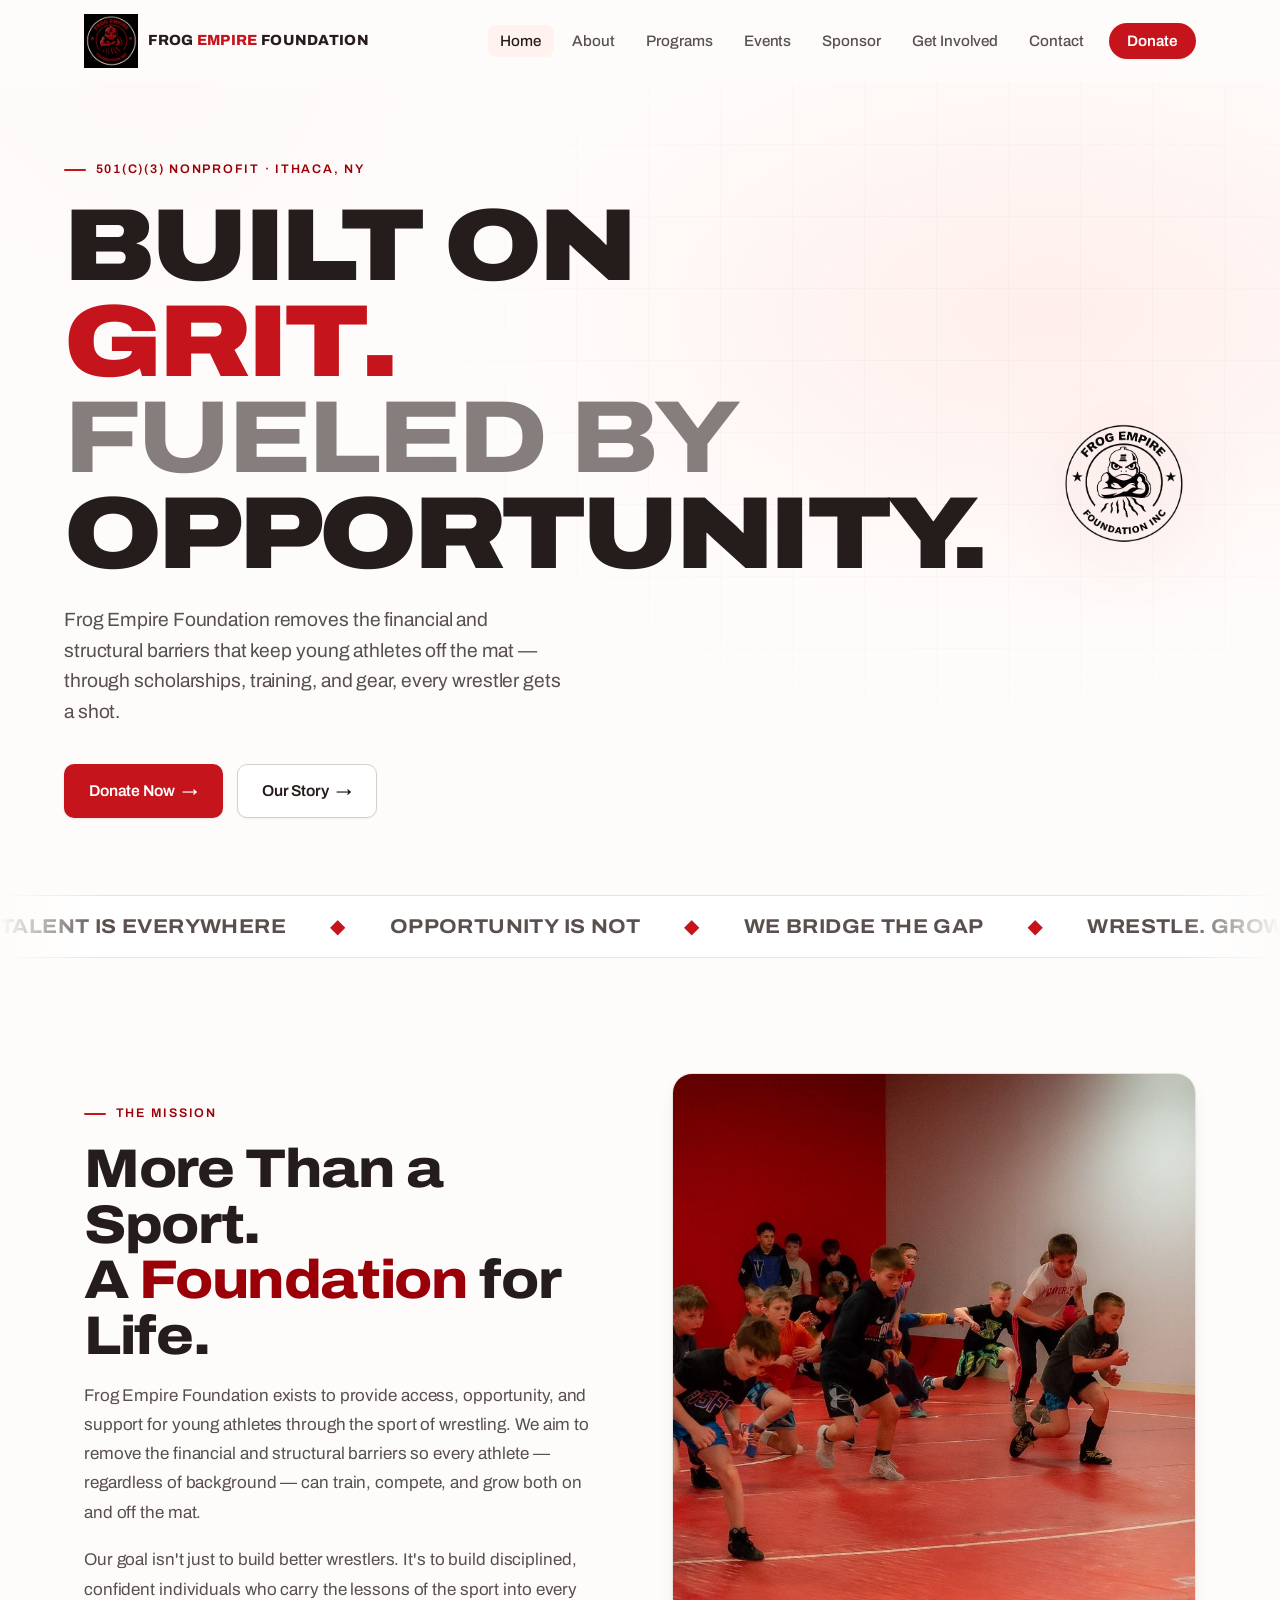
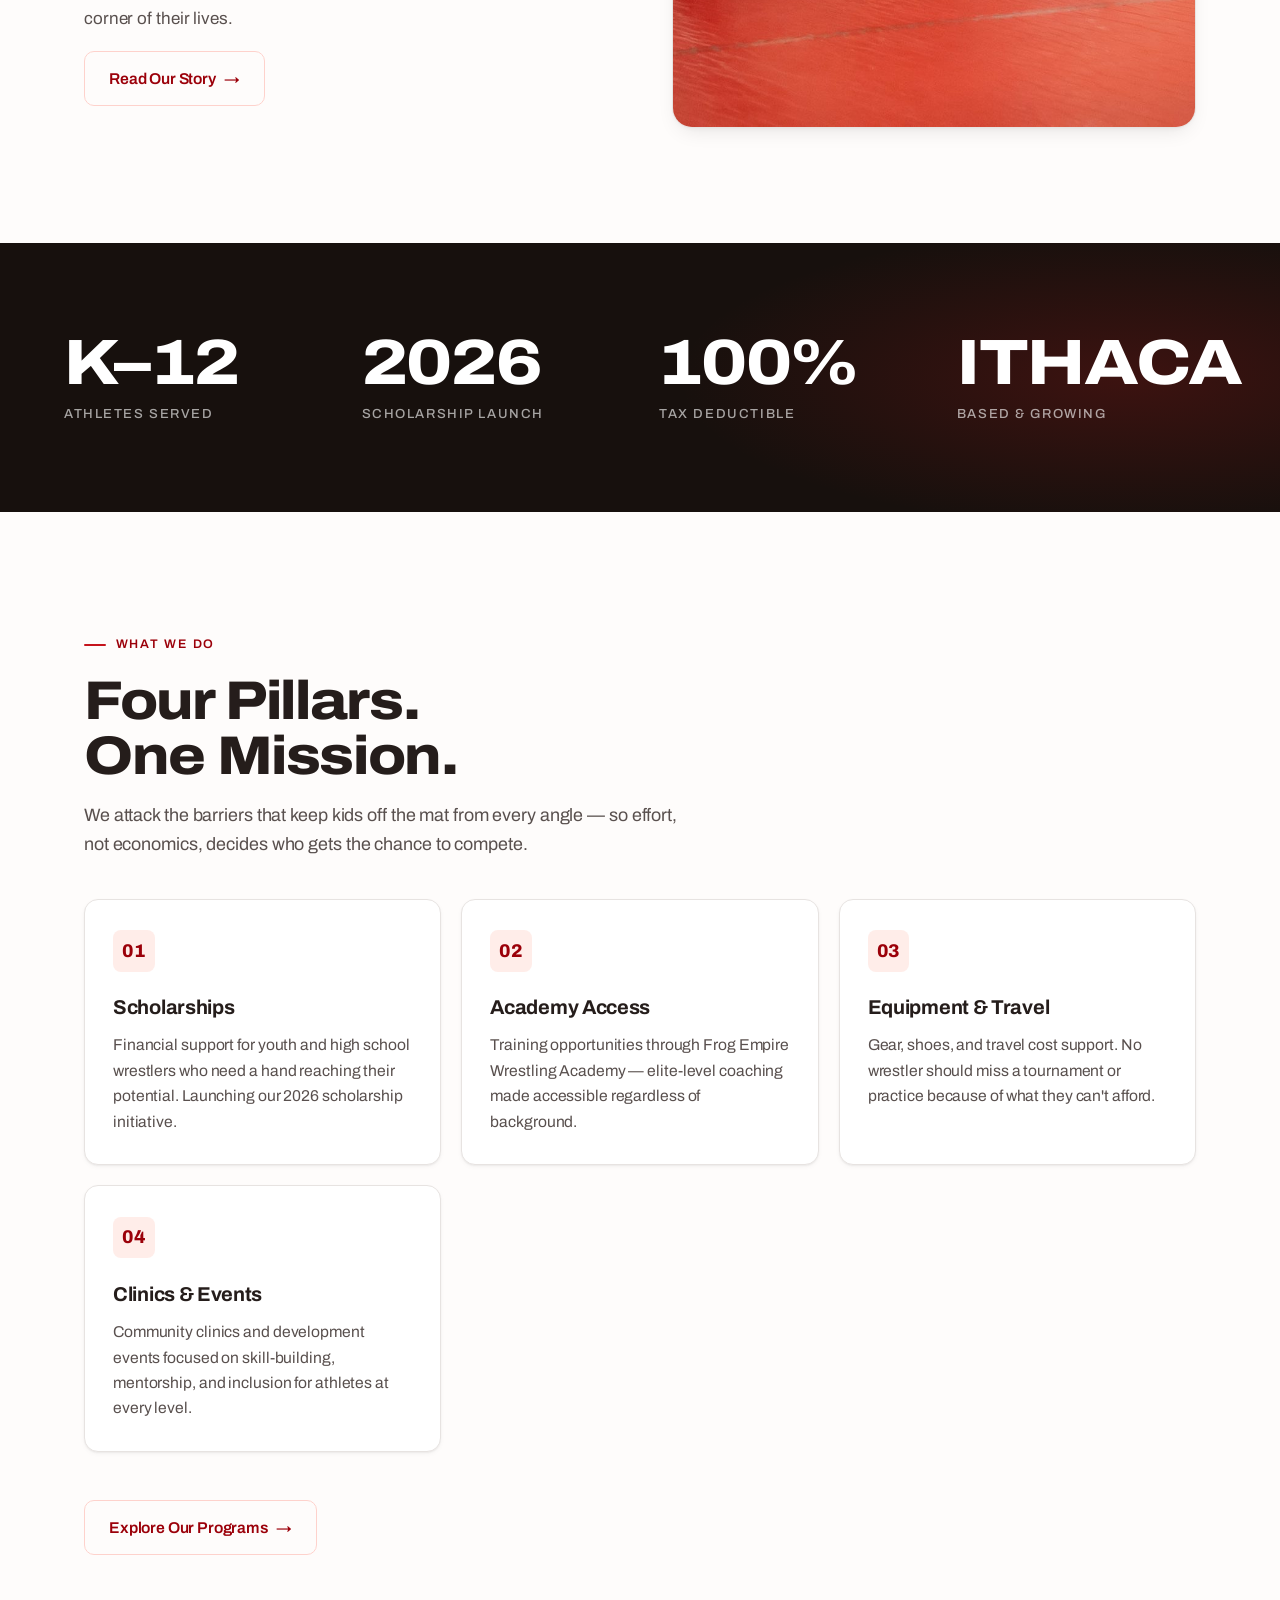
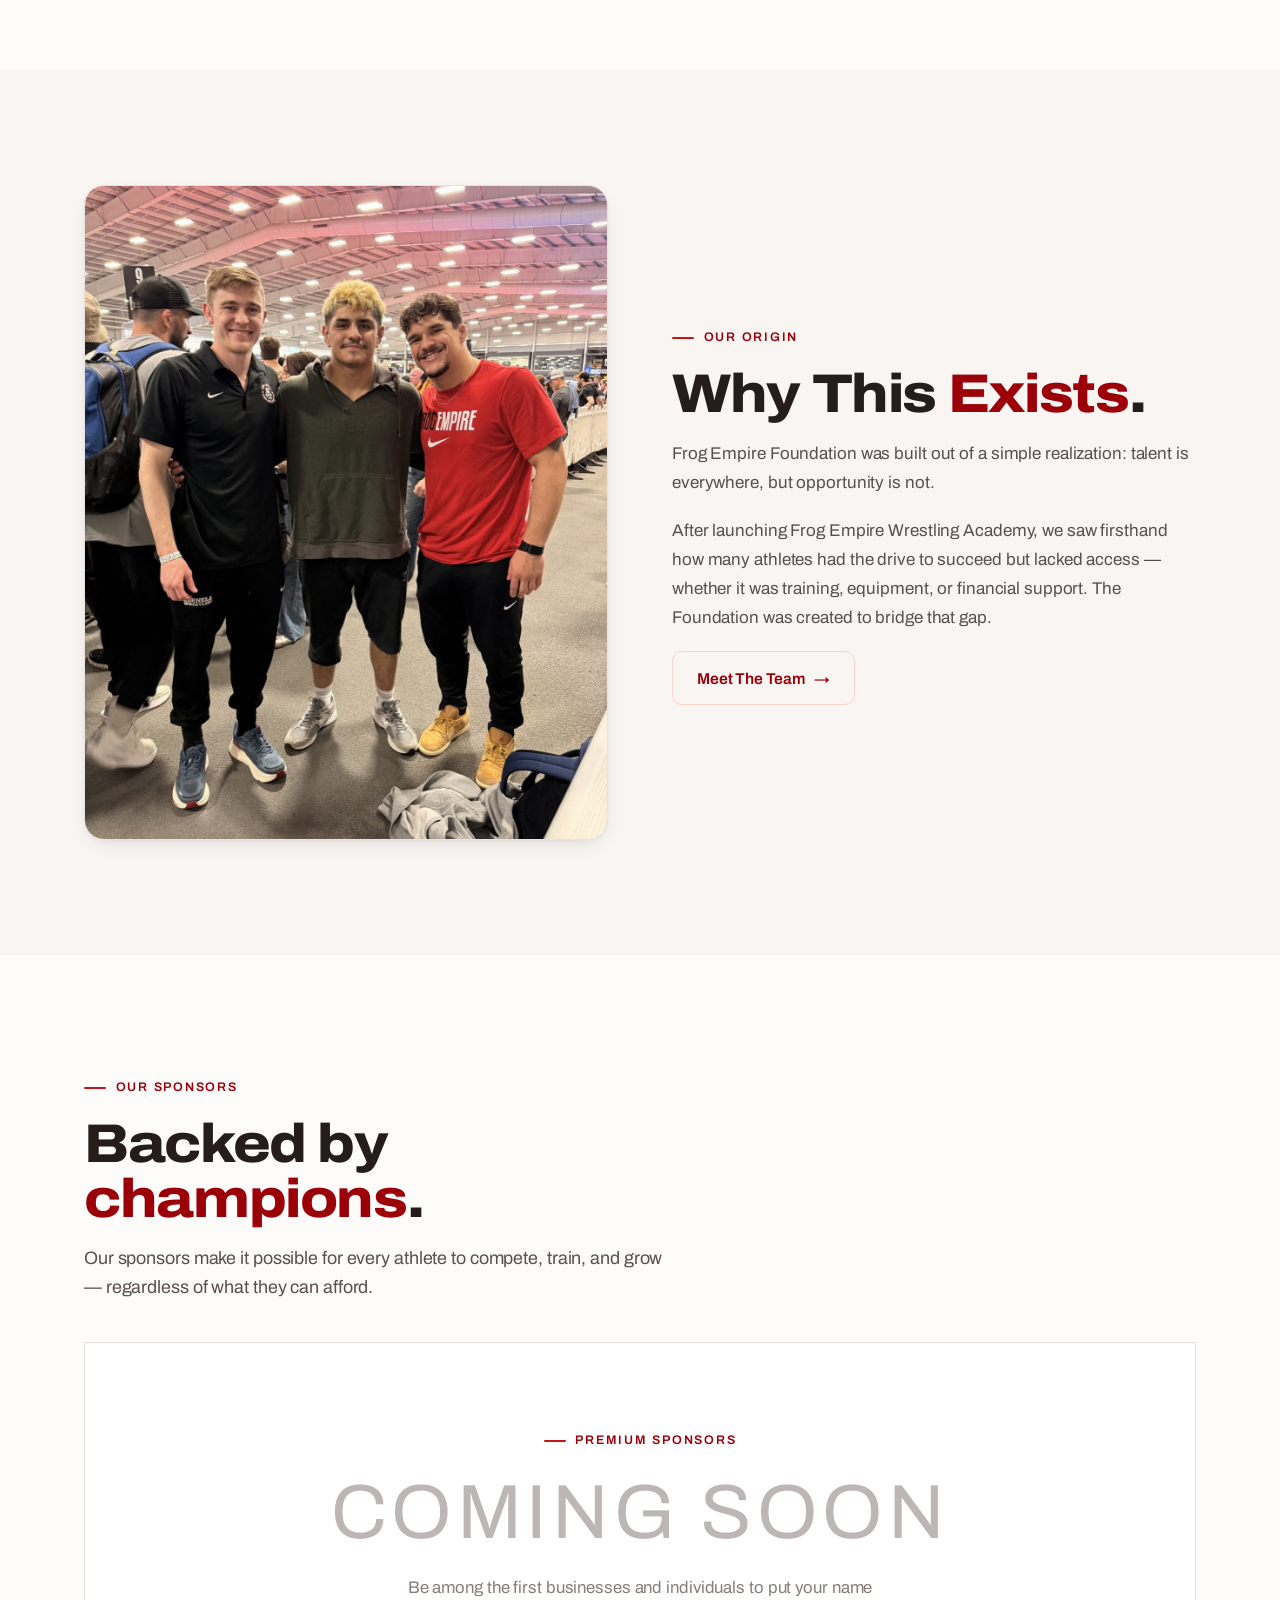
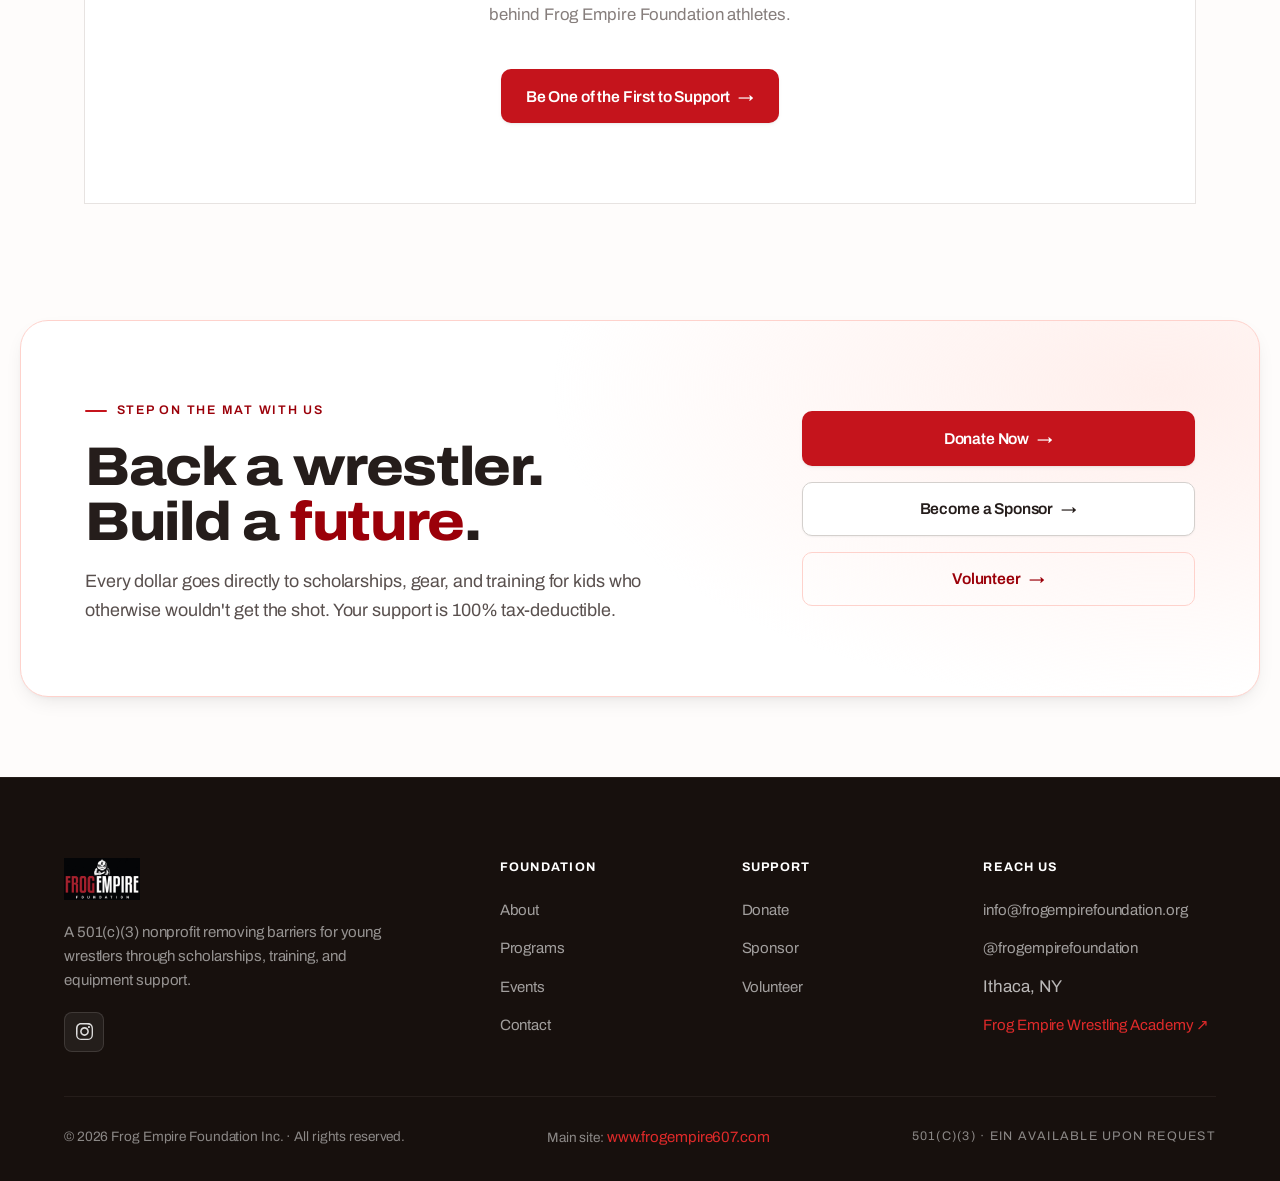
==== commit af8d429b: "SEO Phase 1+2: technical foundation + structured data - Add robots.txt (AI/GEO crawlers welcomed), s" ====
--- a/index.html
+++ b/index.html
@@ -3,10 +3,118 @@
 <head>
 <meta charset="UTF-8">
 <meta name="viewport" content="width=device-width, initial-scale=1.0">
-<title>Frog Empire Foundation — Opportunity Through Wrestling</title>
-<meta name="description" content="Frog Empire Foundation provides scholarships, training, and equipment to young wrestlers — removing barriers so every athlete can compete and grow.">
+
+<!-- ===== PRIMARY SEO ===== -->
+<title>Frog Empire Foundation: Youth Wrestling Nonprofit in Ithaca, NY</title>
+<meta name="description" content="501(c)(3) nonprofit in Ithaca, NY removing barriers for young wrestlers — scholarships, training, and gear so every athlete can compete. 100% tax-deductible. Donate today.">
+<link rel="canonical" href="https://frogempirefoundation.org/">
+<meta name="robots" content="index, follow, max-image-preview:large, max-snippet:-1, max-video-preview:-1">
+<meta name="author" content="Frog Empire Foundation">
+<meta name="theme-color" content="#b31b1b">
+
+<!-- ===== LOCAL / GEO ===== -->
+<meta name="geo.region" content="US-NY">
+<meta name="geo.placename" content="Ithaca, New York">
+<meta name="geo.position" content="42.4440;-76.5019">
+<meta name="ICBM" content="42.4440, -76.5019">
+
+<!-- ===== OPEN GRAPH ===== -->
+<meta property="og:type" content="website">
+<meta property="og:site_name" content="Frog Empire Foundation">
+<meta property="og:title" content="Frog Empire Foundation: Youth Wrestling Nonprofit in Ithaca, NY">
+<meta property="og:description" content="501(c)(3) nonprofit removing barriers for young wrestlers — scholarships, training, and gear so every athlete can compete. 100% tax-deductible.">
+<meta property="og:url" content="https://frogempirefoundation.org/">
+<meta property="og:image" content="https://frogempirefoundation.org/images/og-default.jpg">
+<meta property="og:image:width" content="1200">
+<meta property="og:image:height" content="630">
+<meta property="og:image:alt" content="Frog Empire Foundation — youth wrestlers training in Ithaca, NY">
+<meta property="og:locale" content="en_US">
+
+<!-- ===== TWITTER ===== -->
+<meta name="twitter:card" content="summary_large_image">
+<meta name="twitter:title" content="Frog Empire Foundation: Youth Wrestling Nonprofit in Ithaca, NY">
+<meta name="twitter:description" content="501(c)(3) nonprofit removing barriers for young wrestlers — scholarships, training, and gear. 100% tax-deductible.">
+<meta name="twitter:image" content="https://frogempirefoundation.org/images/og-default.jpg">
+<meta name="twitter:image:alt" content="Frog Empire Foundation — youth wrestlers training in Ithaca, NY">
+
+<!-- ===== ICONS / MANIFEST ===== -->
 <link rel="icon" type="image/png" href="images/logo-outline.png">
+<link rel="apple-touch-icon" href="images/logo-circle-red.png">
+<link rel="manifest" href="site.webmanifest">
+
+<!-- ===== FONTS (non-render-blocking) ===== -->
+<link rel="preconnect" href="https://fonts.googleapis.com">
+<link rel="preconnect" href="https://fonts.gstatic.com" crossorigin>
+<link rel="stylesheet" href="https://fonts.googleapis.com/css2?family=Archivo:wdth,wght@100..125,300..900&display=swap">
 <link rel="stylesheet" href="styles.css">
+
+<!-- ===== STRUCTURED DATA ===== -->
+<script type="application/ld+json">
+{
+  "@context": "https://schema.org",
+  "@graph": [
+    {
+      "@type": ["NGO", "SportsOrganization"],
+      "@id": "https://frogempirefoundation.org/#organization",
+      "name": "Frog Empire Foundation",
+      "alternateName": "Frog Empire Foundation Inc.",
+      "url": "https://frogempirefoundation.org/",
+      "logo": {
+        "@type": "ImageObject",
+        "url": "https://frogempirefoundation.org/images/logo-primary.png"
+      },
+      "image": "https://frogempirefoundation.org/images/og-default.jpg",
+      "description": "Frog Empire Foundation is a 501(c)(3) nonprofit in Ithaca, NY that removes the financial and structural barriers keeping young athletes off the wrestling mat — through scholarships, training access, and equipment support.",
+      "email": "info@frogempirefoundation.org",
+      "sport": "Wrestling",
+      "nonprofitStatus": "Nonprofit501c3",
+      "knowsAbout": ["Youth wrestling", "Wrestling scholarships", "Autism-inclusive wrestling clinics", "Athletic mentorship", "Youth sports access"],
+      "address": {
+        "@type": "PostalAddress",
+        "addressLocality": "Ithaca",
+        "addressRegion": "NY",
+        "postalCode": "14850",
+        "addressCountry": "US"
+      },
+      "areaServed": [
+        { "@type": "City", "name": "Ithaca" },
+        { "@type": "AdministrativeArea", "name": "Tompkins County" },
+        { "@type": "AdministrativeArea", "name": "Finger Lakes Region, New York" }
+      ],
+      "location": {
+        "@type": "Place",
+        "geo": { "@type": "GeoCoordinates", "latitude": 42.4440, "longitude": -76.5019 }
+      },
+      "sameAs": [
+        "https://instagram.com/frogempirefoundation",
+        "https://www.frogempire607.com"
+      ]
+    },
+    {
+      "@type": "WebSite",
+      "@id": "https://frogempirefoundation.org/#website",
+      "url": "https://frogempirefoundation.org/",
+      "name": "Frog Empire Foundation",
+      "publisher": { "@id": "https://frogempirefoundation.org/#organization" },
+      "inLanguage": "en-US"
+    },
+    {
+      "@type": "WebPage",
+      "@id": "https://frogempirefoundation.org/#webpage",
+      "url": "https://frogempirefoundation.org/",
+      "name": "Frog Empire Foundation: Youth Wrestling Nonprofit in Ithaca, NY",
+      "isPartOf": { "@id": "https://frogempirefoundation.org/#website" },
+      "about": { "@id": "https://frogempirefoundation.org/#organization" },
+      "description": "501(c)(3) nonprofit in Ithaca, NY removing barriers for young wrestlers through scholarships, training, and gear.",
+      "potentialAction": {
+        "@type": "DonateAction",
+        "name": "Donate to Frog Empire Foundation",
+        "target": "https://frogempirefoundation.org/sponsor.html#donate"
+      }
+    }
+  ]
+}
+</script>
 </head>
 <body>
 
--- a/styles.css
+++ b/styles.css
@@ -5,7 +5,8 @@
    See DESIGN.md for the full rationale and token reference.
    ======================================================================== */
 
-@import url('https://fonts.googleapis.com/css2?family=Archivo:wdth,wght@100..125,300..900&display=swap');
+/* Fonts load via <link rel="preconnect"> + <link rel="stylesheet"> in each page
+   <head> (non-render-blocking) instead of a render-blocking CSS @import. */
 
 :root {
   /* ---- Color (OKLCH, warm-tinted neutrals — never pure #000/#fff) ---- */
@@ -156,7 +157,7 @@
   color: var(--ink);
 }
 
-.nav-logo img { height: 42px; width: 42px; object-fit: contain; }
+.nav-logo img { height: 54px; width: 54px; object-fit: contain; }
 .nav-logo .text-red { color: var(--red); }
 
 .nav-links {
@@ -201,21 +202,26 @@
 .nav-toggle {
   display: none;
   background: var(--surface);
-  border: 1px solid var(--line);
+  border: 1px solid var(--line-2);
   border-radius: var(--radius-xs);
   color: var(--ink);
-  font-size: 1.2rem;
-  width: 42px; height: 42px;
+  font-family: system-ui, -apple-system, sans-serif;
+  font-size: 1.25rem;
+  line-height: 1;
+  width: 44px; height: 44px;
   cursor: pointer;
   align-items: center;
   justify-content: center;
-}
+  box-shadow: var(--shadow-xs);
+  transition: border-color var(--dur-1) var(--ease), background var(--dur-1) var(--ease);
+}
+.nav-toggle:hover { border-color: var(--ink-3); background: var(--surface-2); }
 
 @media (max-width: 940px) {
   .nav-toggle { display: inline-flex; }
   .nav-links {
     position: fixed;
-    top: 68px; left: 0; right: 0;
+    top: 78px; left: 0; right: 0;
     background: var(--bg);
     flex-direction: column;
     align-items: stretch;
@@ -456,16 +462,17 @@
   font-family: var(--font-display);
   font-weight: 900;
   font-stretch: 118%;
-  font-size: clamp(2.55rem, 8.5vw, 6.5rem);
-  line-height: 0.92;
+  font-size: clamp(2.25rem, 8vw, 6.5rem);
+  line-height: 0.94;
   letter-spacing: -0.035em;
   text-transform: none;
   color: var(--ink);
   margin-bottom: 1.4rem;
   overflow-wrap: break-word;
-}
-@media (max-width: 420px) {
-  .hero-title { font-stretch: 100%; letter-spacing: -0.03em; }
+  hyphens: none;
+}
+@media (max-width: 460px) {
+  .hero-title { font-stretch: 100%; letter-spacing: -0.04em; }
 }
 .hero-title .stroke {
   color: var(--ink-3);
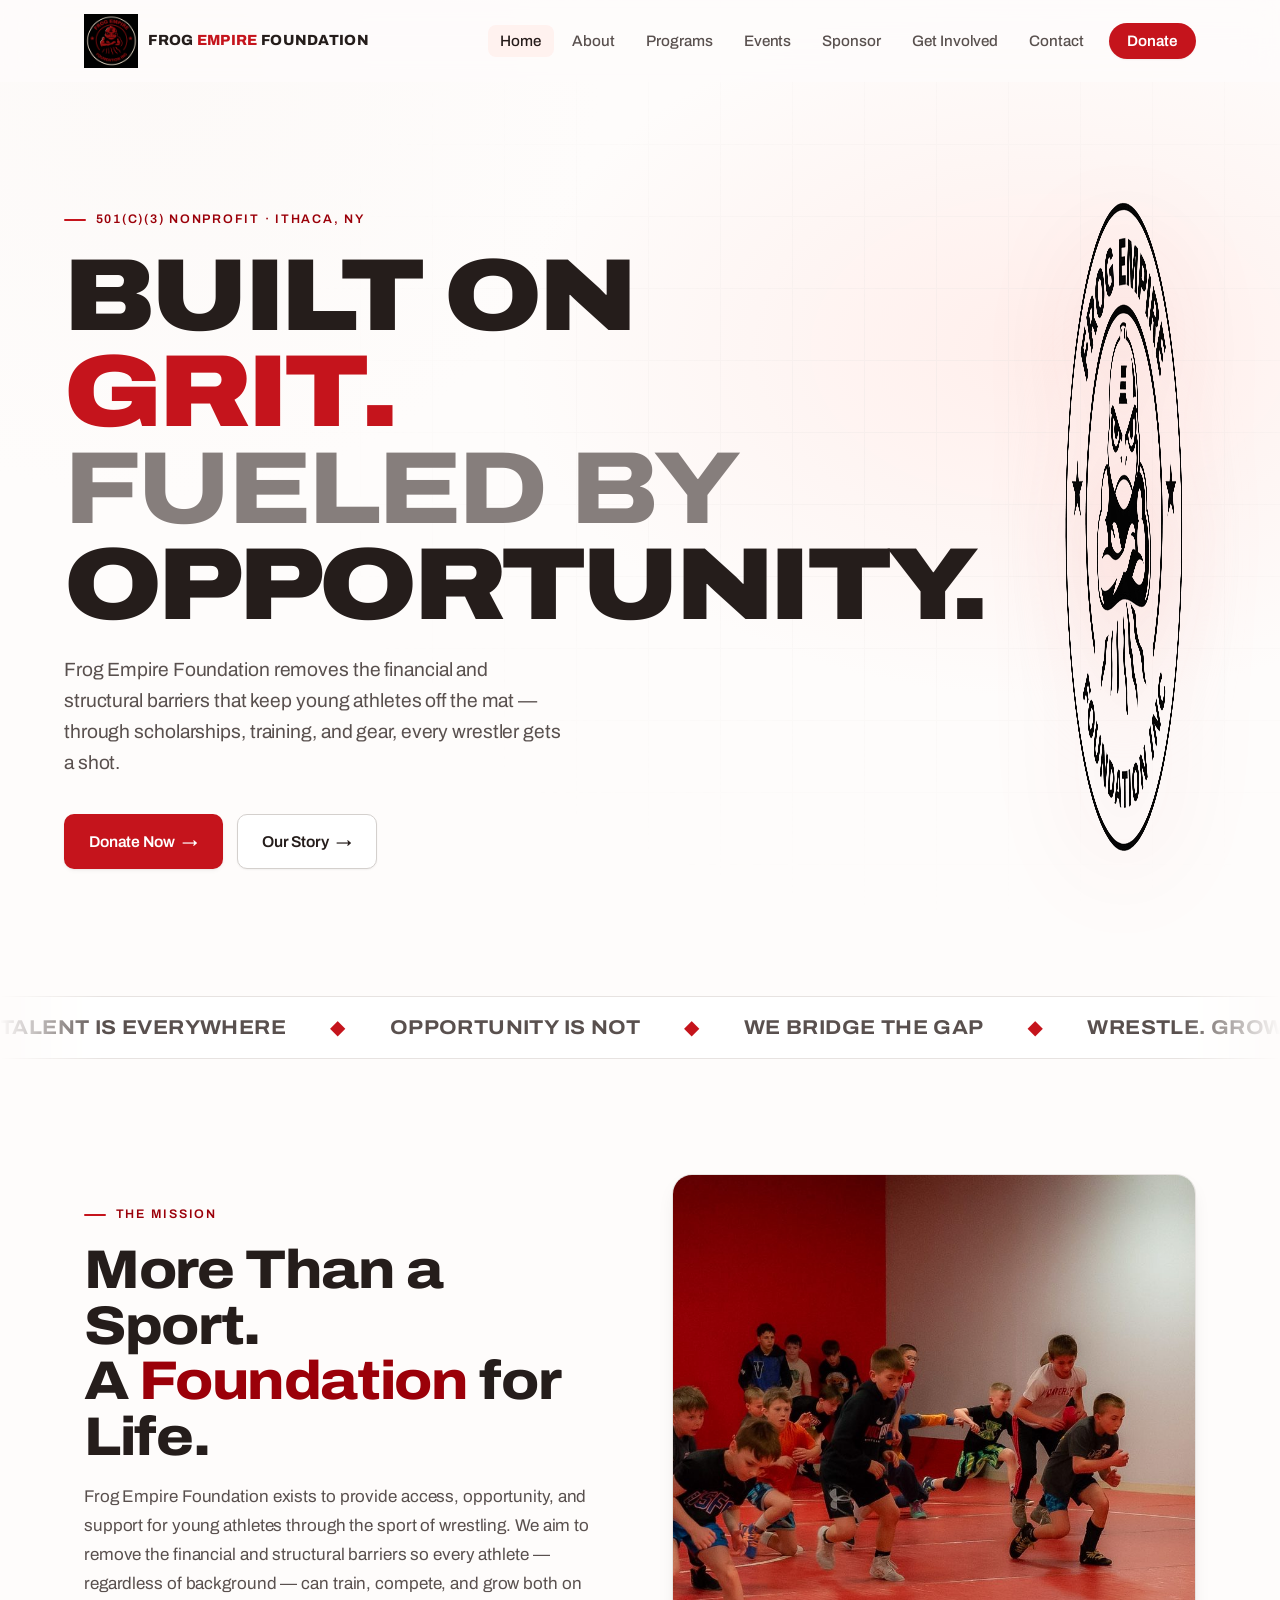
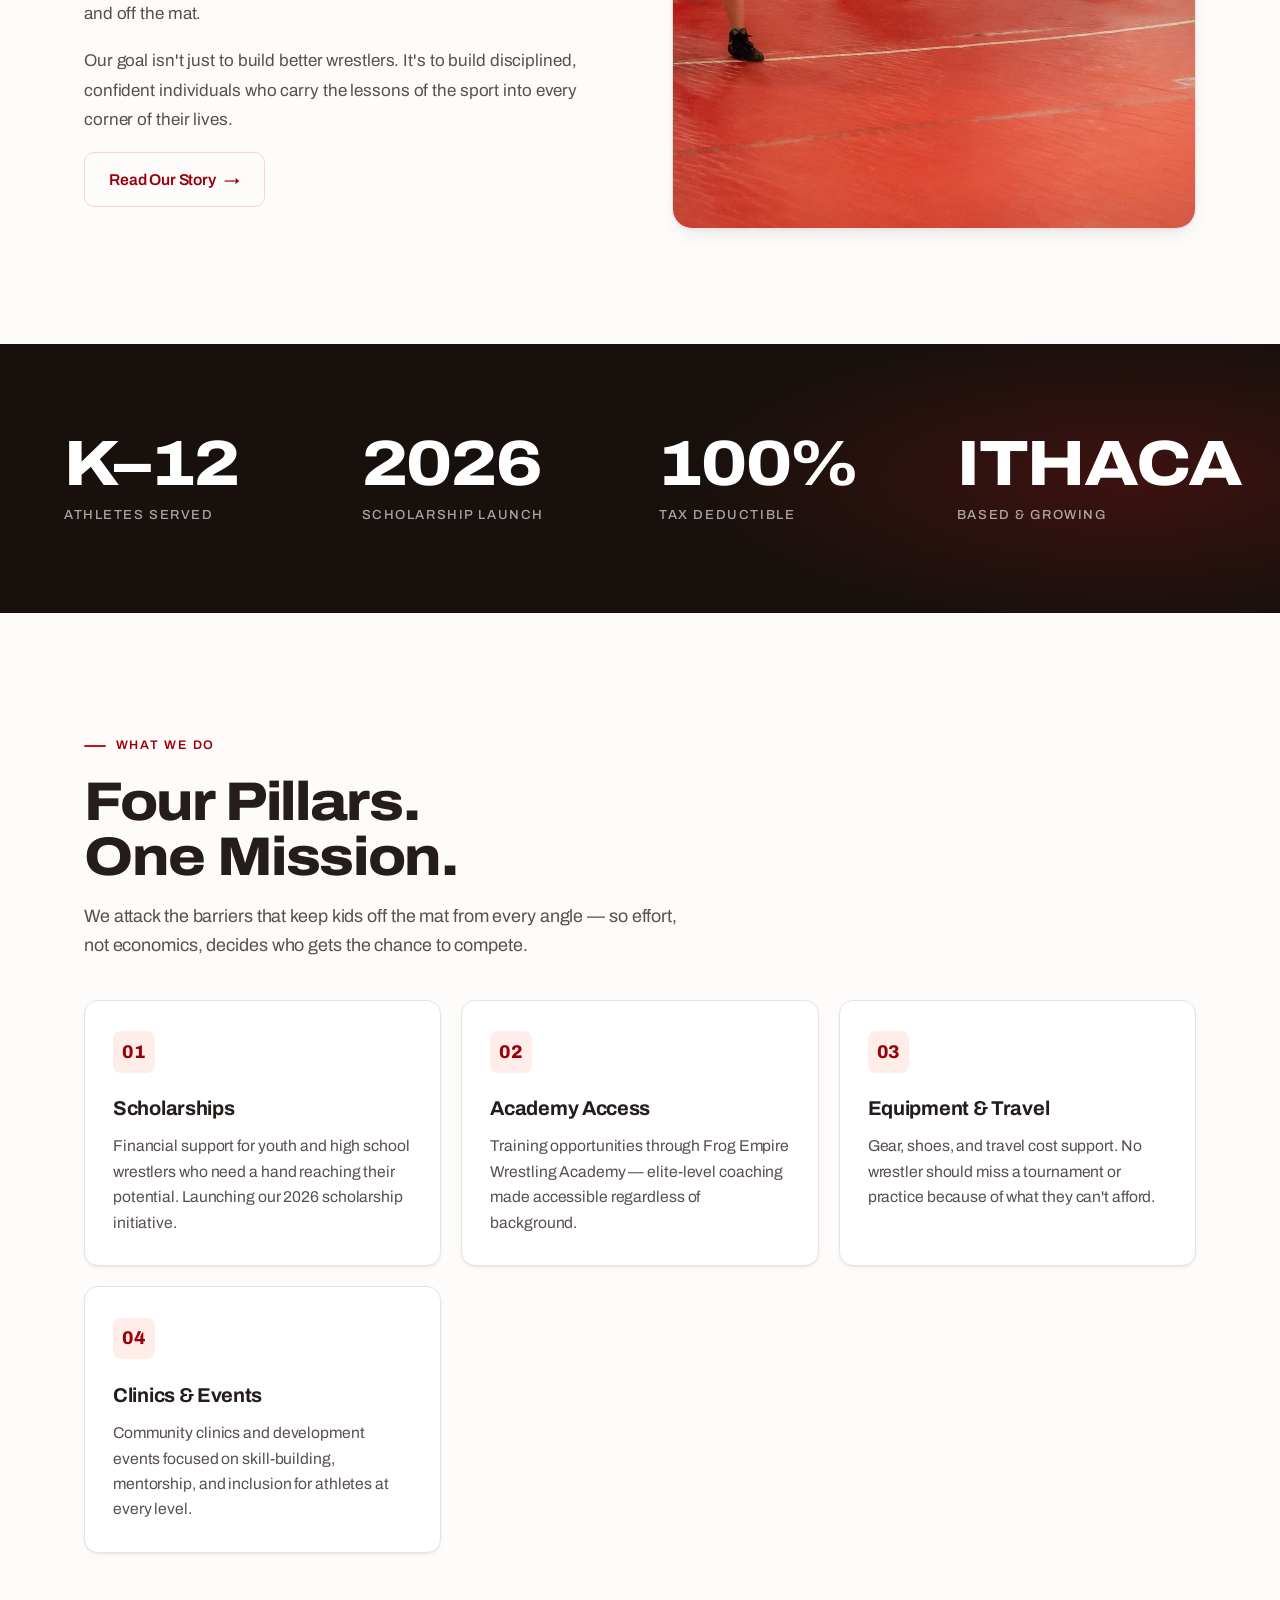
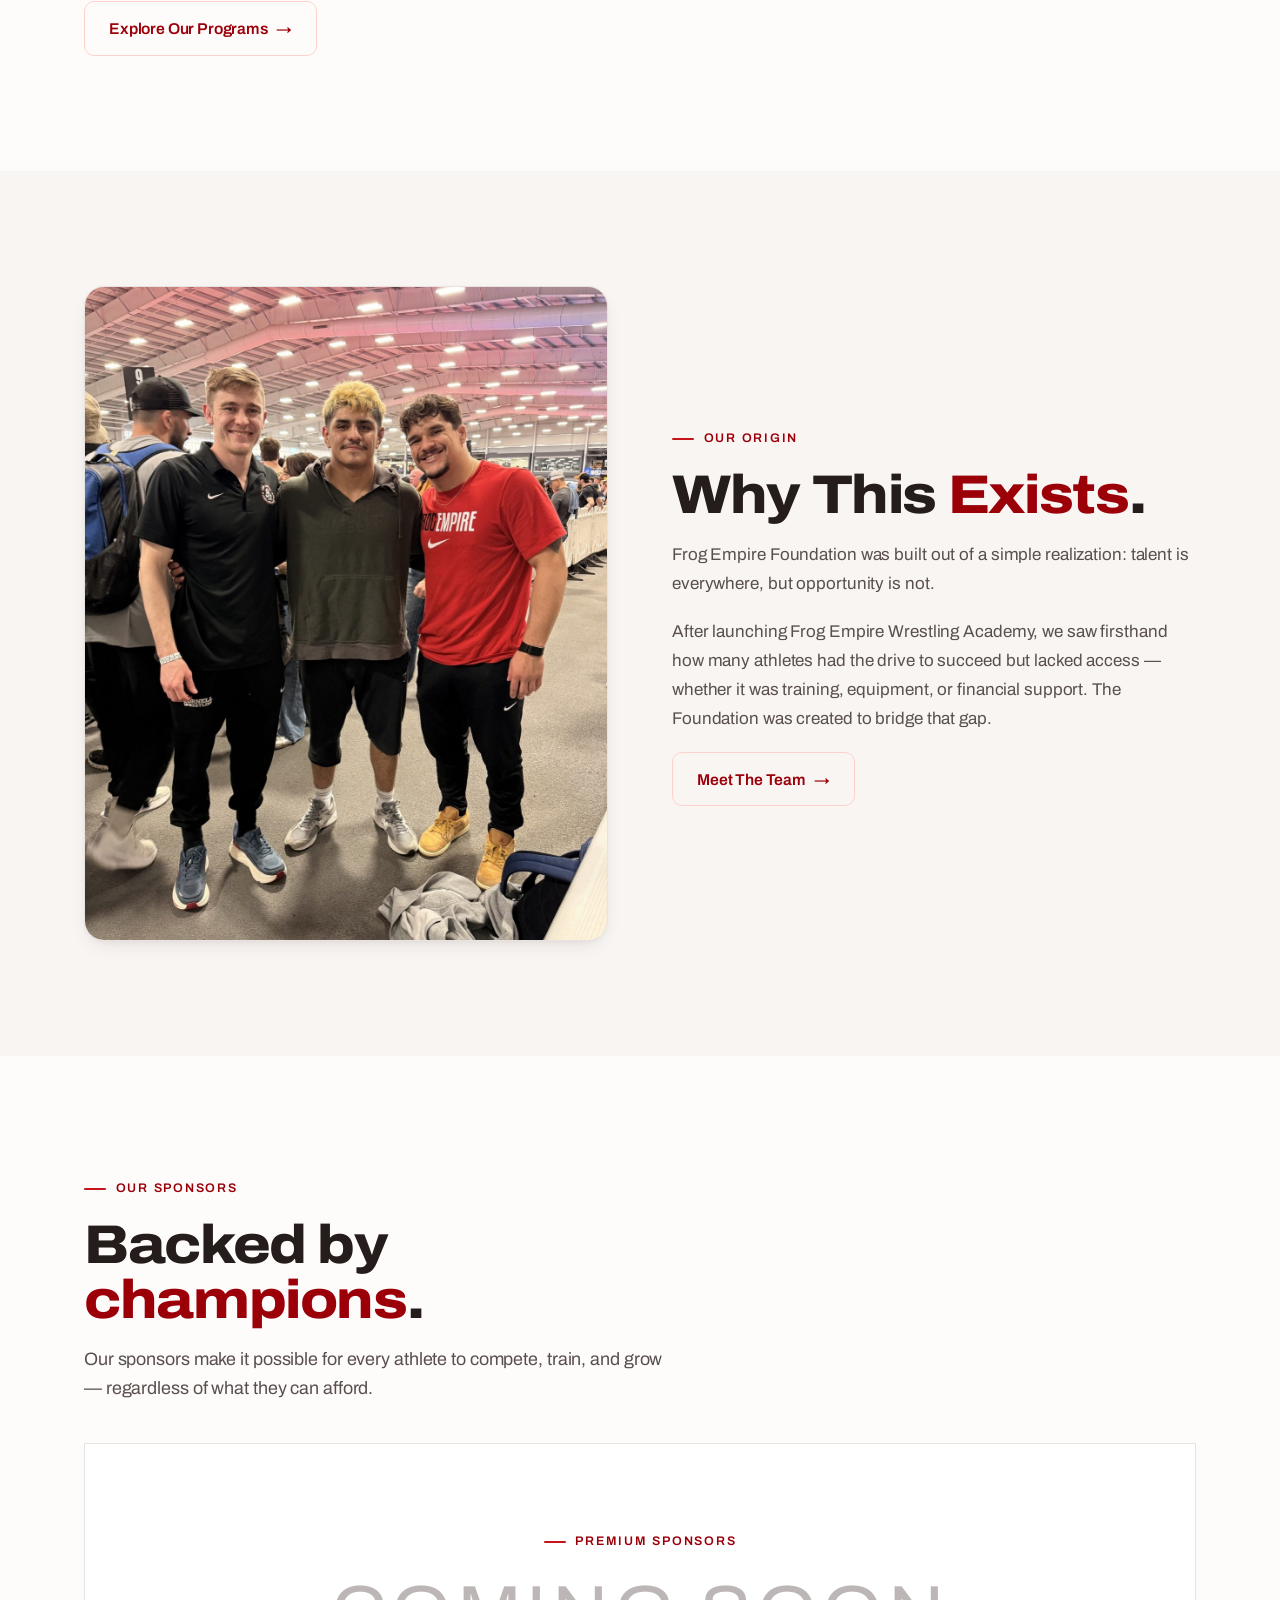
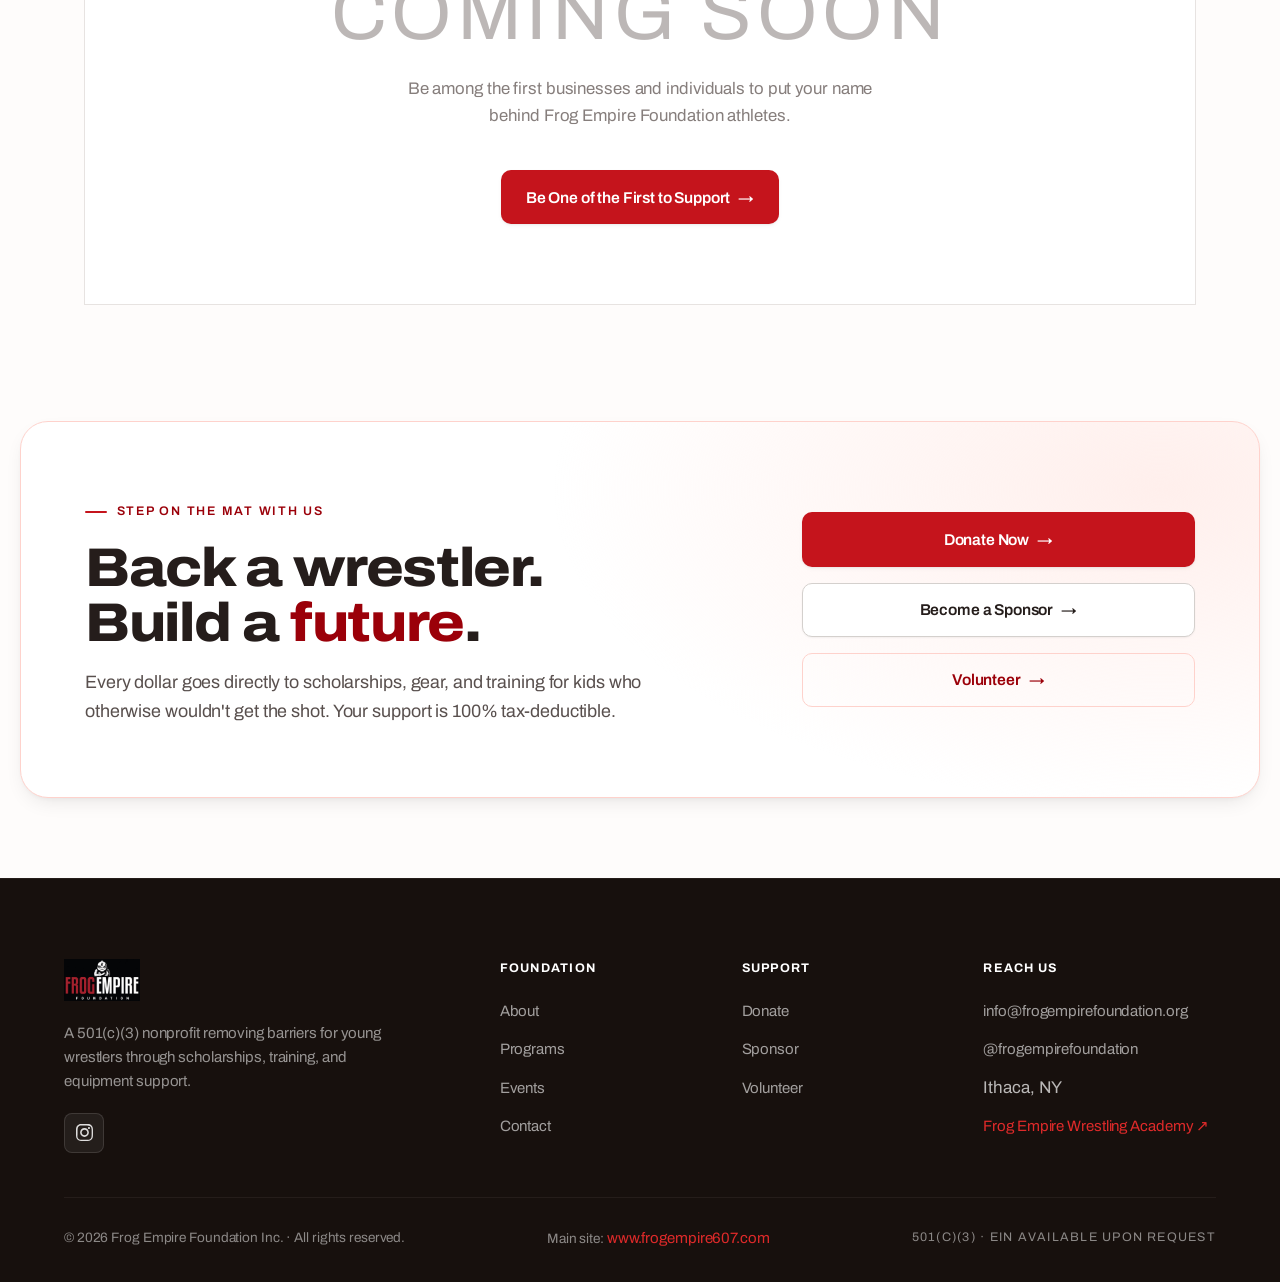
==== commit 5ae63af1: "SEO Phase 3+4: Core Web Vitals, accessibility, local landing pages - Add intrinsic width/height + la" ====
--- a/index.html
+++ b/index.html
@@ -118,6 +118,8 @@
 </head>
 <body>
 
+
+<a class="skip-link" href="#main">Skip to main content</a>
 <!-- ===== NAV ===== -->
 <nav class="nav">
   <div class="nav-inner">
@@ -125,8 +127,8 @@
       <img src="images/logo-outline.png" alt="Frog Empire Foundation">
       <span>FROG <span class="text-red">EMPIRE</span> FOUNDATION</span>
     </a>
-    <button class="nav-toggle" aria-label="Menu">☰</button>
-    <ul class="nav-links">
+    <button class="nav-toggle" aria-label="Toggle navigation menu" aria-controls="primary-nav" aria-expanded="false">☰</button>
+    <ul class="nav-links" id="primary-nav">
       <li><a href="index.html" class="active">Home</a></li>
       <li><a href="about.html">About</a></li>
       <li><a href="programs.html">Programs</a></li>
@@ -140,7 +142,7 @@
 </nav>
 
 <!-- ===== HERO ===== -->
-<section class="hero">
+<section class="hero" id="main" tabindex="-1">
   <div class="hero-inner">
     <div>
       <div class="eyebrow">501(c)(3) Nonprofit · Ithaca, NY</div>
@@ -159,7 +161,7 @@
       </div>
     </div>
     <div class="hero-visual">
-      <img src="images/logo-bg-bc.png" alt="Frog Empire Foundation Logo">
+      <img src="images/logo-bg-bc.png" alt="Frog Empire Foundation logo" width="721" height="767" fetchpriority="high" decoding="async">
     </div>
   </div>
 </section>
@@ -193,7 +195,7 @@
       <a href="about.html" class="btn btn-ghost">Read Our Story</a>
     </div>
     <div class="split-visual">
-      <img src="images/hero.jpg" alt="Young wrestlers sprinting across the mat at Frog Empire Wrestling Academy">
+      <img src="images/hero.jpg" alt="Young wrestlers sprinting across the mat at Frog Empire Wrestling Academy" width="1600" height="1067" loading="lazy" decoding="async">
     </div>
   </div>
 </section>
@@ -270,7 +272,7 @@
         <a href="about.html" class="btn btn-ghost">Meet The Team</a>
       </div>
       <div class="split-visual">
-        <img src="images/scholarship.jpg" alt="Julian Ramirez with athletes at a wrestling event">
+        <img src="images/scholarship.jpg" alt="Julian Ramirez with athletes at a wrestling event" width="1200" height="1600" loading="lazy" decoding="async">
       </div>
     </div>
   </div>
--- a/styles.css
+++ b/styles.css
@@ -1078,10 +1078,28 @@
    SCROLL REVEAL
    ======================================================================== */
 
-.reveal {
+/* Progressive enhancement: only hide for the reveal animation when JS is
+   present (html.js is set by main.js). Without JS, content stays visible —
+   important for crawlers, no-JS users, and resilience. */
+.js .reveal {
   opacity: 0;
   transform: translateY(24px);
   transition: opacity var(--dur-3) var(--ease), transform var(--dur-3) var(--ease);
   will-change: opacity, transform;
 }
-.reveal.in { opacity: 1; transform: translateY(0); }
+.js .reveal.in { opacity: 1; transform: translateY(0); }
+
+/* Skip-to-content link (keyboard / screen-reader accessibility) */
+.skip-link {
+  position: absolute;
+  left: -9999px;
+  top: 0;
+  z-index: 1000;
+  background: var(--red);
+  color: #fff;
+  padding: 0.75rem 1.25rem;
+  border-radius: 0 0 var(--radius-sm) 0;
+  font-weight: 700;
+  text-decoration: none;
+}
+.skip-link:focus { left: 0; }
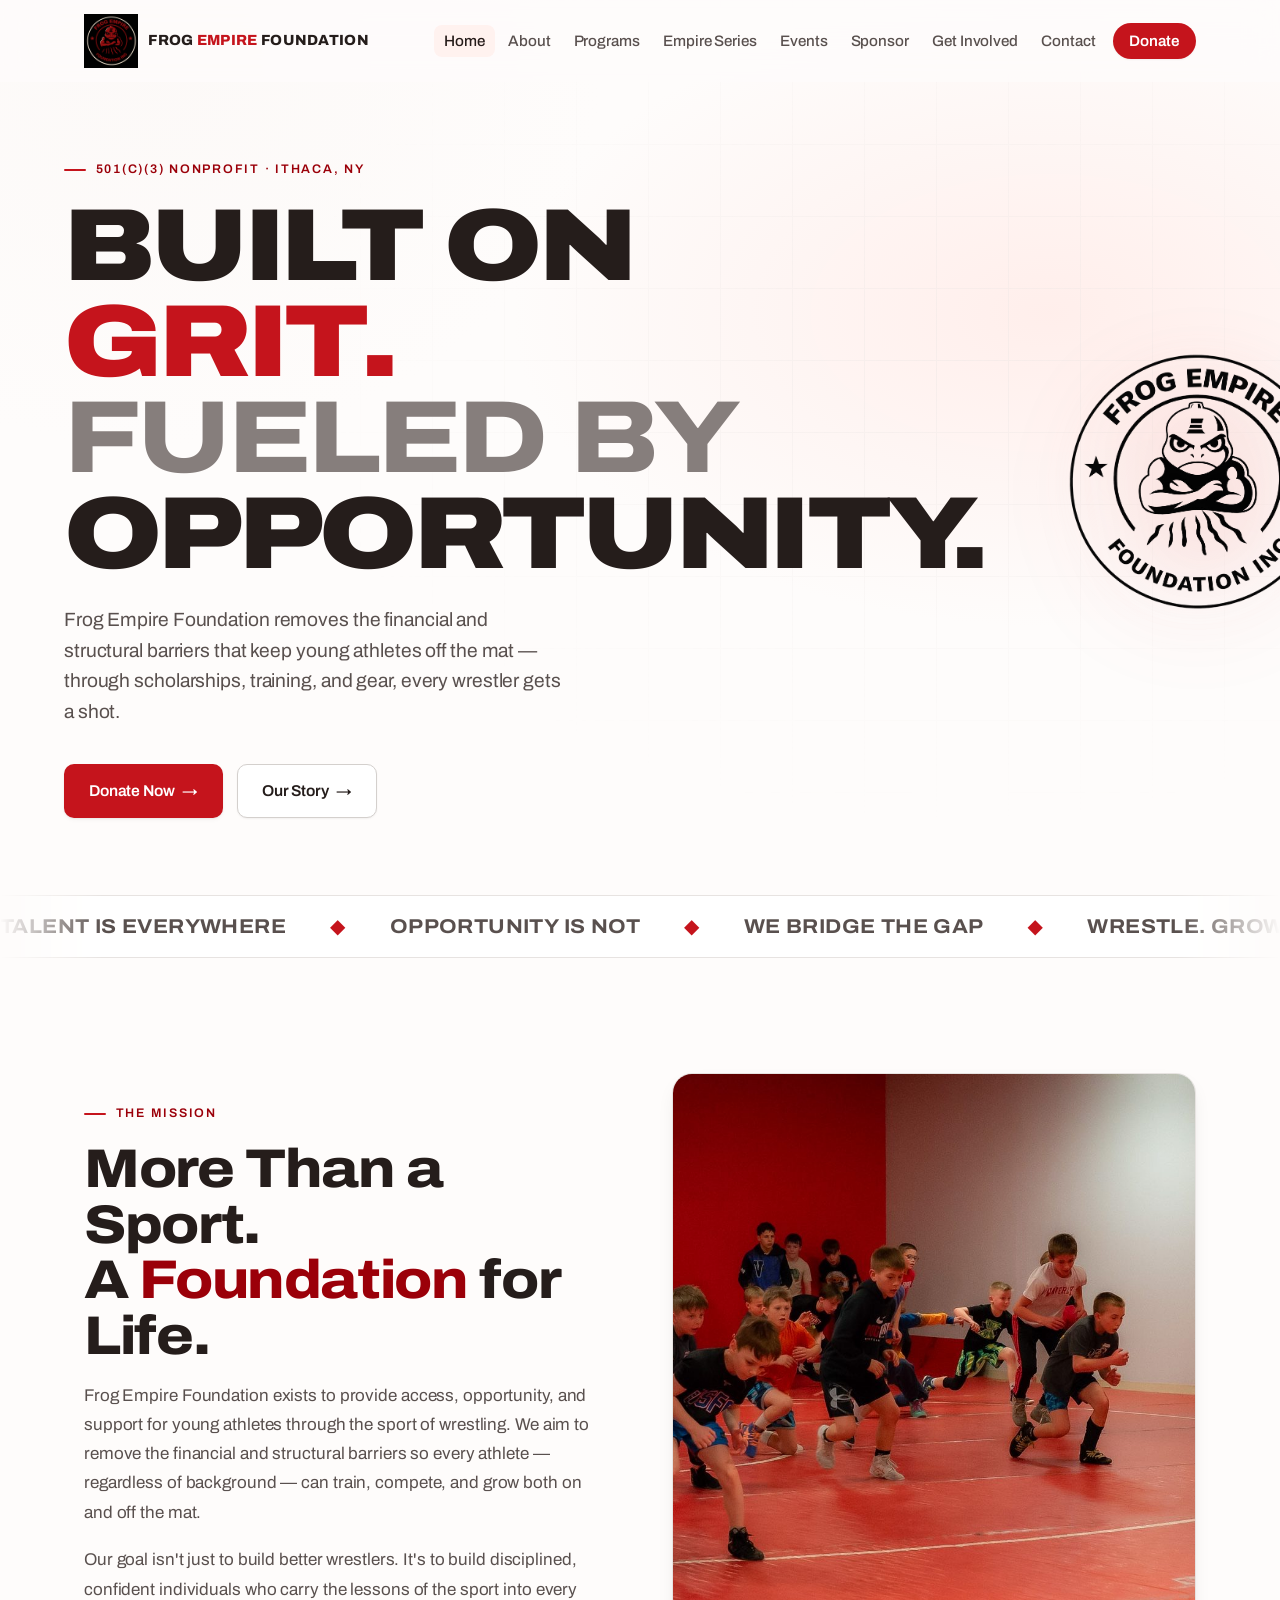
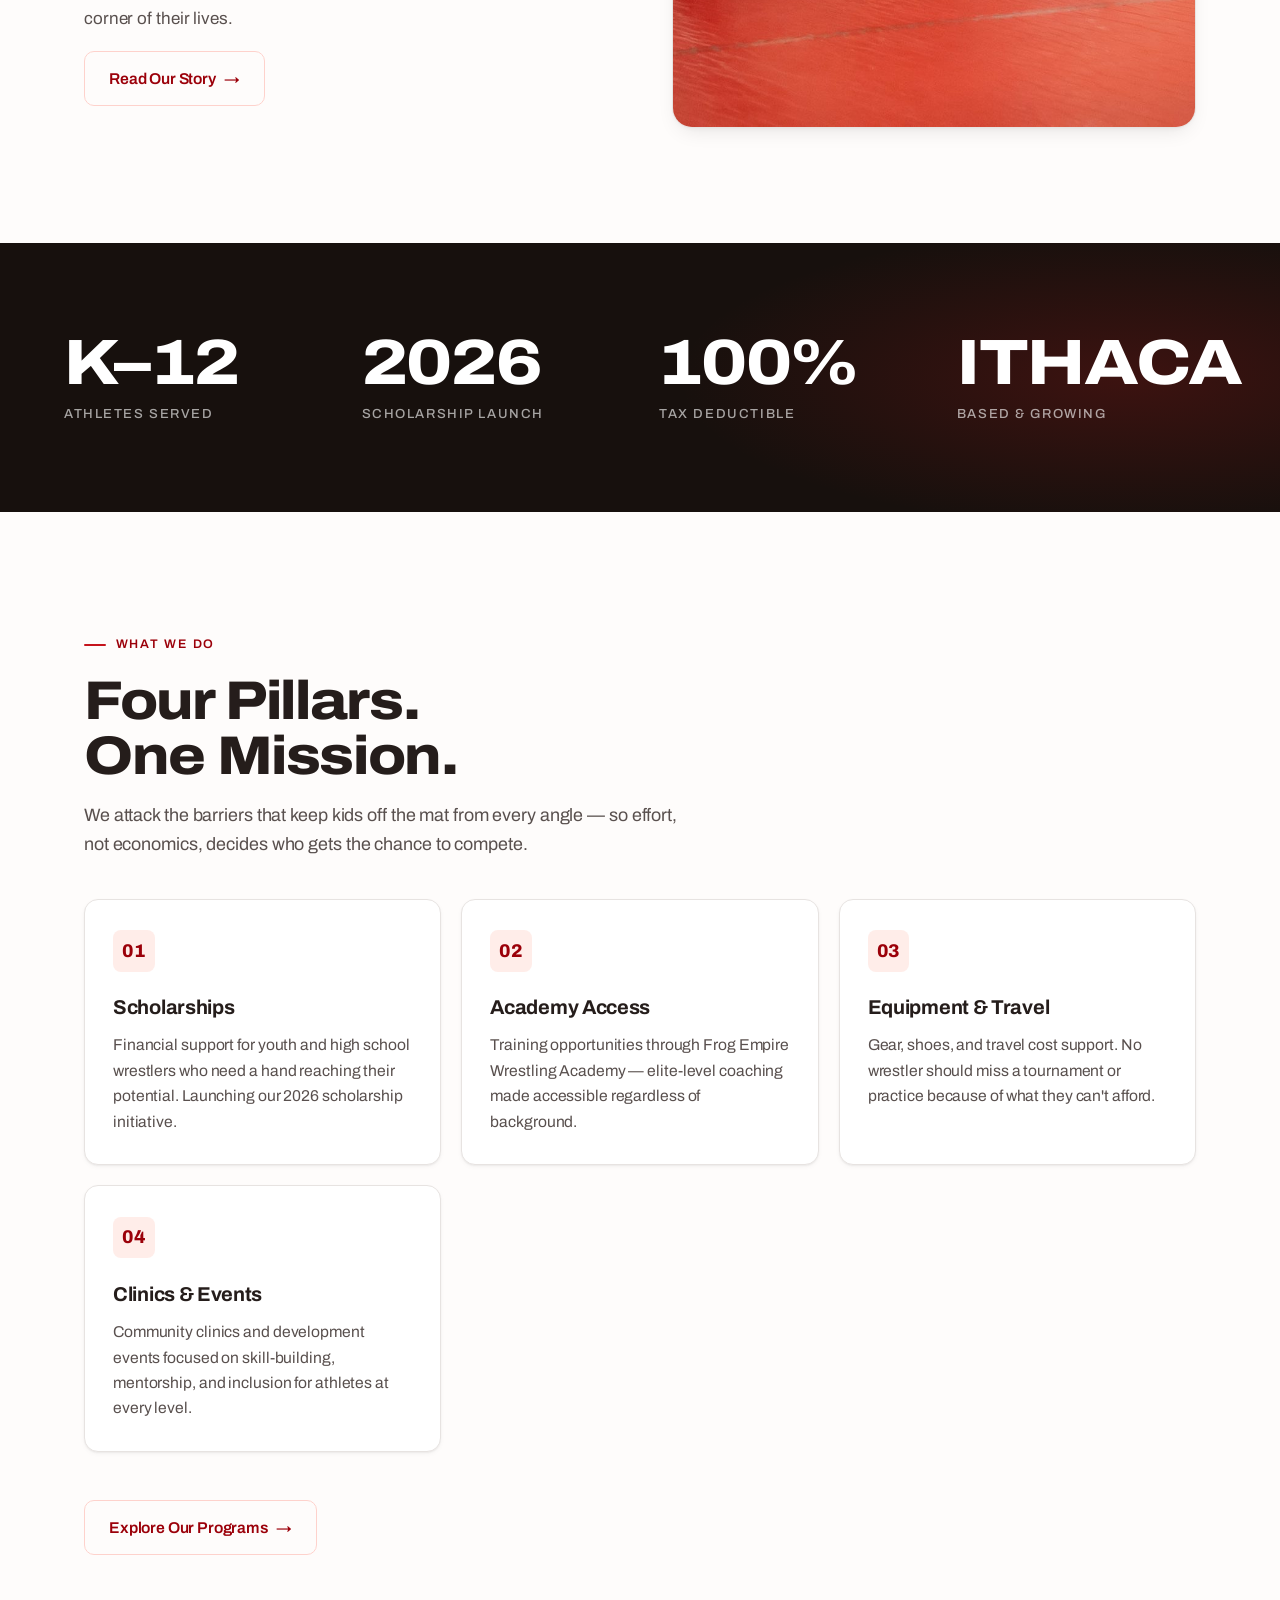
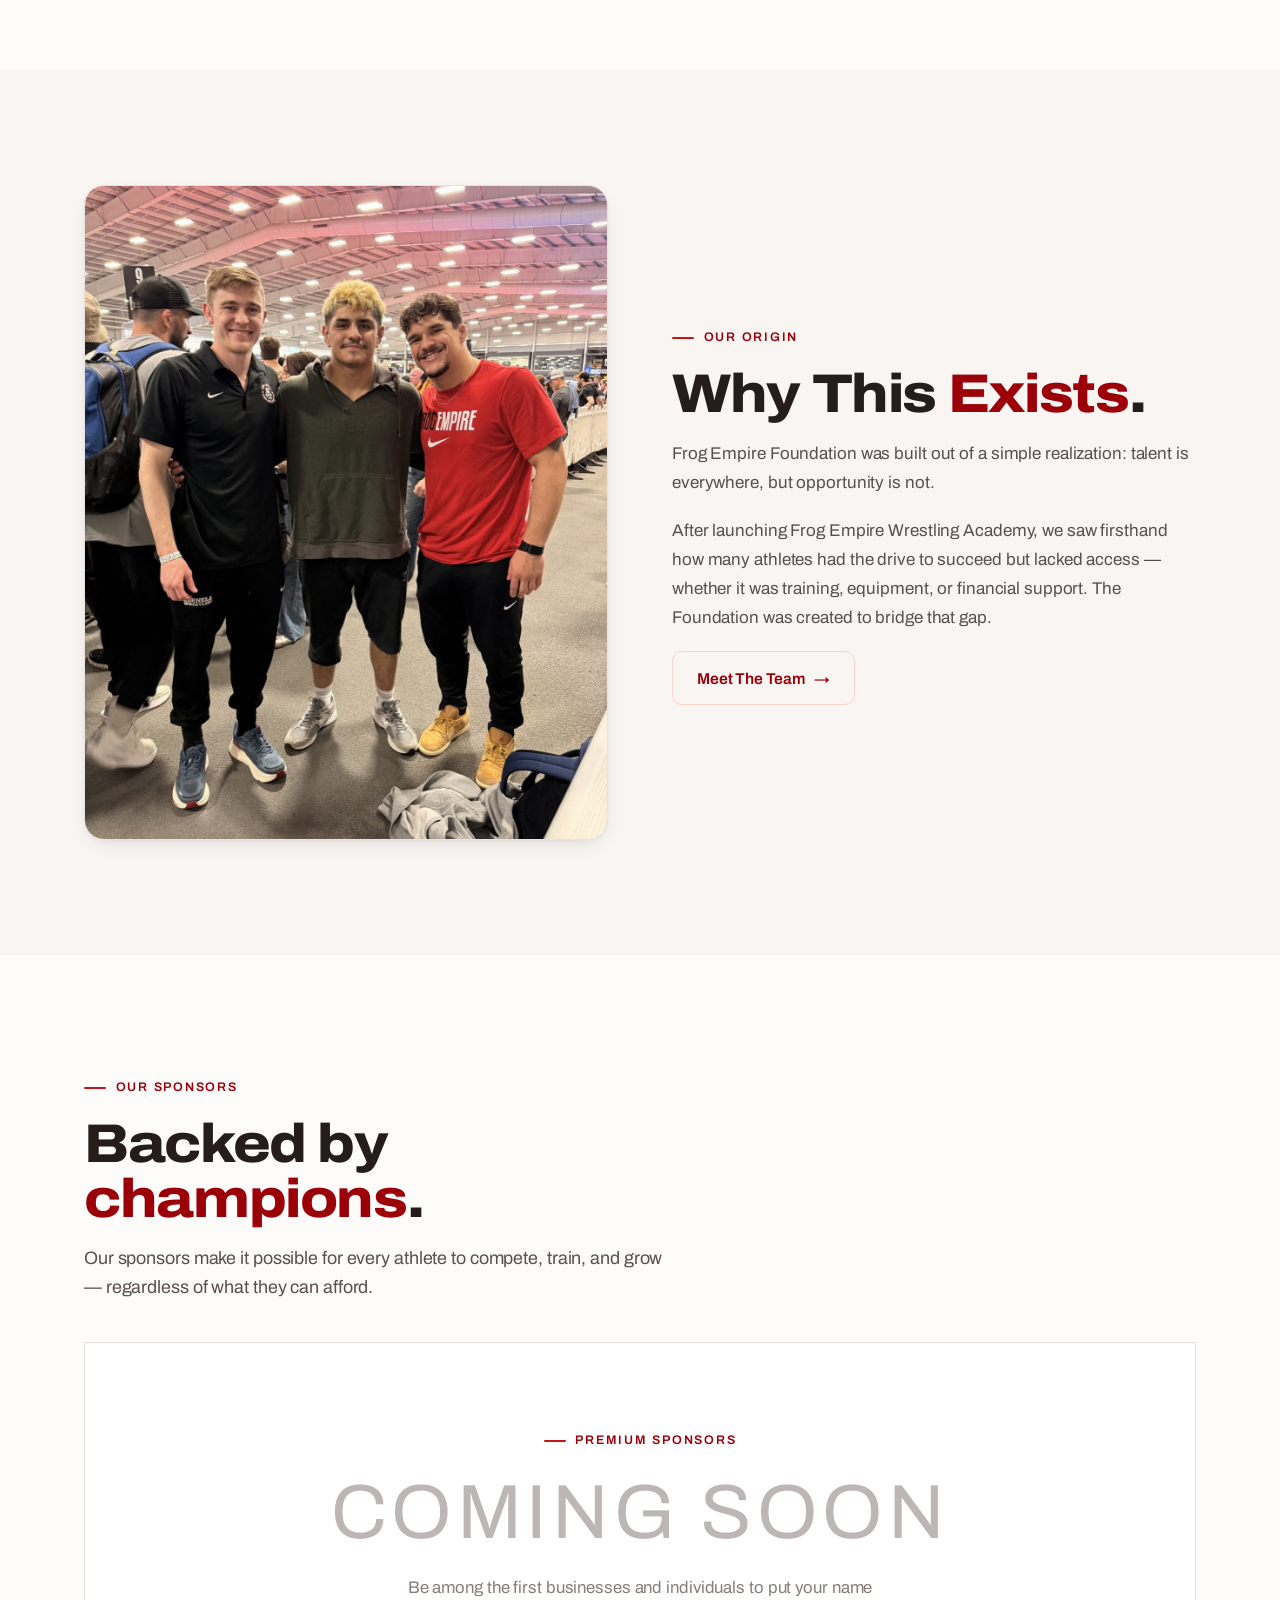
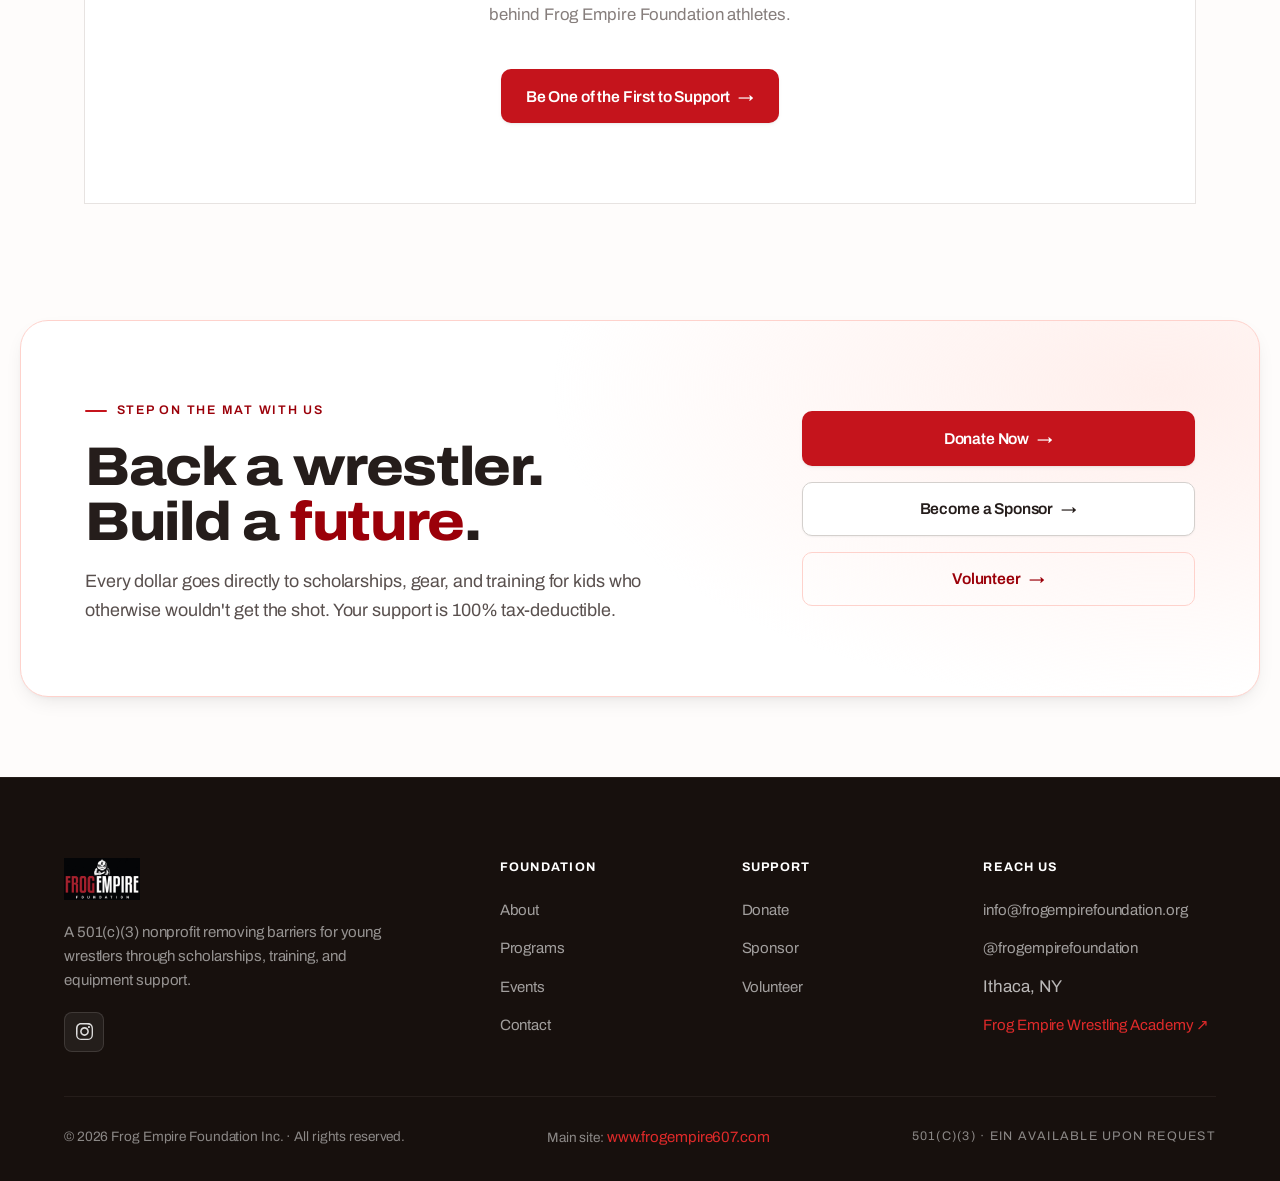
==== commit 2d34c864: "Add Empire State Wrestling Series: 4 pages, 2 Netlify forms Builds the statewide club-hosted clinic " ====
--- a/index.html
+++ b/index.html
@@ -132,6 +132,7 @@
       <li><a href="index.html" class="active">Home</a></li>
       <li><a href="about.html">About</a></li>
       <li><a href="programs.html">Programs</a></li>
+      <li><a href="empire-state-series.html">Empire Series</a></li>
       <li><a href="events.html">Events</a></li>
       <li><a href="sponsor.html">Sponsor</a></li>
       <li><a href="get-involved.html">Get Involved</a></li>
--- a/styles.css
+++ b/styles.css
@@ -217,26 +217,47 @@
 }
 .nav-toggle:hover { border-color: var(--ink-3); background: var(--surface-2); }
 
-@media (max-width: 940px) {
+/* Raised from 940px when the nav grew to nine items (Empire Series): below
+   this width the bar can no longer hold them on one line, so the menu button
+   takes over instead of letting labels wrap. */
+@media (max-width: 1140px) {
   .nav-toggle { display: inline-flex; }
   .nav-links {
     position: fixed;
-    top: 78px; left: 0; right: 0;
+    top: 80px; left: 0; right: 0;
     background: var(--bg);
     flex-direction: column;
     align-items: stretch;
-    padding: 1rem var(--gutter) 1.5rem;
+    padding: 0.75rem var(--gutter) 1.25rem;
     border-bottom: 1px solid var(--line);
     box-shadow: var(--shadow-lg);
-    gap: 0.15rem;
+    gap: 0;
     transform: translateY(-130%);
     opacity: 0;
     pointer-events: none;
     transition: transform var(--dur-3) var(--ease), opacity var(--dur-2) var(--ease);
   }
   .nav-links.open { transform: translateY(0); opacity: 1; pointer-events: auto; }
-  .nav-links a { padding: 0.85rem 1rem; font-size: 1.05rem; }
-  .nav-donate { text-align: center; margin: 0.5rem 0 0; padding: 0.85rem 1rem !important; }
+  /* Full-width rows with generous tap targets (≥48px) and hairline dividers */
+  .nav-links a {
+    display: flex;
+    align-items: center;
+    min-height: 52px;
+    padding: 0.5rem 0.75rem;
+    font-size: 1.08rem;
+    border-radius: var(--radius-xs);
+    border-bottom: 1px solid var(--line);
+  }
+  .nav-links a:last-of-type { border-bottom: none; }
+  /* Donate sits apart as a clear button, not another list row */
+  .nav-donate {
+    justify-content: center;
+    text-align: center;
+    margin: 0.85rem 0 0 !important;
+    min-height: 52px;
+    padding: 0.5rem 1rem !important;
+    border-bottom: none !important;
+  }
 }
 
 /* ========================================================================
@@ -446,7 +467,7 @@
   margin: 0 auto;
   width: 100%;
   display: grid;
-  grid-template-columns: 1.25fr 0.9fr;
+  grid-template-columns: 1fr minmax(300px, 360px);
   gap: clamp(2rem, 5vw, 4.5rem);
   align-items: center;
   position: relative;
@@ -454,8 +475,16 @@
 }
 
 @media (max-width: 940px) {
-  .hero-inner { grid-template-columns: 1fr; }
-  .hero-visual { order: -1; max-width: 320px; }
+  .hero-inner { grid-template-columns: 1fr; gap: 1.25rem; }
+  /* Stack a compact, clearly-separated badge above the text so it never
+     overlaps the headline. object-fit:contain (base rule) keeps it circular. */
+  .hero-visual { order: -1; max-width: 200px; margin: 0 auto 0.5rem; }
+  .hero-visual img { max-width: 200px; animation: none; }   /* no float on mobile */
+  .hero-visual::before { display: none; }
+}
+@media (max-width: 460px) {
+  .hero-visual,
+  .hero-visual img { max-width: 150px; }
 }
 
 .hero-title {
@@ -492,16 +521,18 @@
 
 .hero-visual {
   position: relative;
-  aspect-ratio: 1;
   display: flex;
   align-items: center;
   justify-content: center;
   margin: 0 auto;
 }
 .hero-visual img {
-  width: 86%;
-  max-width: 420px;
-  filter: drop-shadow(0 24px 50px rgba(194,27,27,0.22));
+  width: 100%;
+  max-width: 380px;
+  aspect-ratio: 1;          /* square frame */
+  height: auto;
+  object-fit: contain;      /* keep the round badge perfectly circular — never stretch */
+  filter: drop-shadow(0 18px 40px rgba(194,27,27,0.20));
   animation: float 7s var(--ease-soft) infinite;
 }
 .hero-visual::before {
@@ -1103,3 +1134,306 @@
   text-decoration: none;
 }
 .skip-link:focus { left: 0; }
+
+/* Netlify honeypot: visually/interactively hidden but NOT display:none, so
+   browser autofill leaves it empty (a filled value = bot → flagged spam). */
+.hidden-honeypot {
+  position: absolute;
+  overflow: hidden;
+  clip: rect(0 0 0 0);
+  height: 1px;
+  width: 1px;
+  margin: -1px;
+  padding: 0;
+  border: 0;
+}
+
+/* ========================================================================
+   EMPIRE STATE SERIES
+   The only genuinely new components for the Empire State Wrestling Series
+   pages: session chips, choice (radio/checkbox) cards, the numbered step
+   list, and the form/sidebar shell those four pages share. Everything else
+   on those pages reuses the system above.
+   ======================================================================== */
+
+/* ---- Series hero: the hub page's one dark moment (footer is the other) ---- */
+.series-hero {
+  background: var(--ink-deep);
+  color: var(--white);
+  padding: clamp(8rem, 14vw, 11rem) var(--gutter) clamp(3rem, 6vw, 4.5rem);
+}
+.series-hero-inner { max-width: var(--max-width); margin: 0 auto; }
+.series-hero .h-display { color: var(--white); max-width: 17ch; }
+.series-hero .lead { color: rgba(255,255,255,0.78); max-width: 56ch; }
+.series-hero .eyebrow { color: rgba(255,255,255,0.72); }
+.series-hero .text-red { color: var(--red-bright); }
+
+.series-hero-facts {
+  display: grid;
+  grid-template-columns: repeat(auto-fit, minmax(210px, 1fr));
+  gap: 1.25rem clamp(1.5rem, 4vw, 3.5rem);
+  margin-top: clamp(2.5rem, 5vw, 3.5rem);
+  padding-top: 2rem;
+  border-top: 1px solid var(--ink-deep-2);
+}
+.series-fact-head {
+  font-family: var(--font-display);
+  font-weight: 800;
+  font-stretch: 112%;
+  font-size: clamp(1.4rem, 2.4vw, 1.85rem);
+  letter-spacing: -0.02em;
+  line-height: 1.1;
+  color: var(--white);
+}
+.series-fact-note { font-size: 0.9rem; color: rgba(255,255,255,0.58); margin-top: 0.3rem; }
+
+/* ---- Session chips: the time blocks on a clinic card ---- */
+.session-grid {
+  display: grid;
+  grid-template-columns: repeat(auto-fit, minmax(150px, 1fr));
+  gap: 0.75rem;
+}
+.session-chip {
+  background: var(--surface-2);
+  border: 1px solid var(--line);
+  border-radius: var(--radius-sm);
+  padding: 1rem;
+}
+.session-chip .session-label {
+  font-size: 0.78rem;
+  font-weight: 700;
+  letter-spacing: 0.02em;
+  color: var(--red-deep);
+}
+.session-chip .session-time { font-size: 1.02rem; font-weight: 700; color: var(--ink); margin-top: 0.3rem; }
+.session-chip .session-age { font-size: 0.86rem; color: var(--ink-3); margin-top: 0.15rem; }
+
+/* ---- Meta pills (status / place / scholarships open) ---- */
+.pill-row { display: flex; flex-wrap: wrap; gap: 0.5rem; }
+.pill {
+  display: inline-flex;
+  align-items: center;
+  font-size: 0.74rem;
+  font-weight: 700;
+  letter-spacing: 0.08em;
+  text-transform: uppercase;
+  padding: 0.4rem 0.8rem;
+  border-radius: var(--radius-pill);
+  background: var(--surface-2);
+  border: 1px solid var(--line);
+  color: var(--ink-2);
+}
+.pill-red { background: var(--red); border-color: var(--red); color: var(--white); }
+
+/* ---- Choice cards: real radios and checkboxes, 44px minimum target ---- */
+.choice-grid {
+  display: grid;
+  grid-template-columns: repeat(auto-fit, minmax(240px, 1fr));
+  gap: 0.75rem;
+}
+.choice-card {
+  display: flex;
+  align-items: flex-start;
+  gap: 0.7rem;
+  min-height: 44px;
+  margin: 0;
+  padding: 1rem;
+  font-weight: 500;
+  background: var(--surface-2);
+  border: 1px solid var(--line);
+  border-radius: var(--radius-sm);
+  cursor: pointer;
+  transition: border-color var(--dur-1) var(--ease), background var(--dur-1) var(--ease);
+}
+.choice-card:hover { border-color: var(--line-2); }
+.choice-card:has(input:checked) { border-color: var(--red); background: var(--red-soft); }
+.choice-card input {
+  width: auto;
+  flex: none;
+  min-width: 20px;
+  min-height: 20px;
+  margin: 0.15rem 0 0;
+  padding: 0;
+  accent-color: var(--red);
+}
+.choice-title { display: block; font-size: 1.02rem; font-weight: 700; color: var(--ink); }
+.choice-note { display: block; font-size: 0.9rem; color: var(--ink-2); margin-top: 0.1rem; }
+
+/* Pill-shaped checkbox, for the age groups a host club would take */
+.choice-pill {
+  display: inline-flex;
+  align-items: center;
+  gap: 0.55rem;
+  min-height: 44px;
+  margin: 0;
+  padding: 0.5rem 1rem;
+  font-size: 0.98rem;
+  font-weight: 500;
+  color: var(--ink-2);
+  background: var(--surface-2);
+  border: 1px solid var(--line);
+  border-radius: var(--radius-pill);
+  cursor: pointer;
+  transition: border-color var(--dur-1) var(--ease), background var(--dur-1) var(--ease), color var(--dur-1) var(--ease);
+}
+.choice-pill:hover { border-color: var(--line-2); }
+.choice-pill:has(input:checked) { border-color: var(--red); background: var(--red-soft); color: var(--ink); }
+.choice-pill input { width: auto; min-width: 18px; min-height: 18px; margin: 0; padding: 0; accent-color: var(--red); }
+
+/* A single consent / attestation checkbox on its own row */
+.check-row {
+  display: flex;
+  align-items: flex-start;
+  gap: 0.7rem;
+  min-height: 44px;
+  margin: 0;
+  font-size: 0.98rem;
+  font-weight: 500;
+  color: var(--ink-2);
+  cursor: pointer;
+}
+.check-row input {
+  width: auto;
+  flex: none;
+  min-width: 20px;
+  min-height: 20px;
+  margin: 0.2rem 0 0;
+  padding: 0;
+  accent-color: var(--red);
+}
+.check-box {
+  background: var(--surface-2);
+  border: 1px solid var(--line);
+  border-radius: var(--radius-sm);
+  padding: 1.1rem;
+}
+.check-box-red { background: var(--red-soft); border-color: var(--red-line); }
+.check-box-red .check-row { color: var(--ink); }
+
+/* ---- Numbered step list ---- */
+.step-list { list-style: none; display: flex; flex-direction: column; gap: 1rem; }
+.step-list li { display: flex; gap: 0.8rem; font-size: 0.96rem; color: var(--ink-2); line-height: 1.6; }
+.step-num {
+  flex: none;
+  width: 26px; height: 26px;
+  display: flex;
+  align-items: center;
+  justify-content: center;
+  border-radius: var(--radius-pill);
+  background: var(--red-soft);
+  color: var(--red-deep);
+  font-family: var(--font-display);
+  font-weight: 800;
+  font-size: 0.82rem;
+  line-height: 1;
+}
+
+/* ---- Form + sidebar shell shared by the two series forms ---- */
+.series-layout { display: flex; flex-wrap: wrap; gap: clamp(1.5rem, 3vw, 2.5rem); align-items: flex-start; }
+.series-main { flex: 999 1 540px; min-width: 0; }
+.series-aside { flex: 1 1 290px; min-width: 0; display: flex; flex-direction: column; gap: 1.25rem; }
+
+.series-form {
+  background: var(--surface);
+  border: 1px solid var(--line);
+  border-radius: var(--radius-lg);
+  padding: clamp(1.5rem, 3vw, 2.25rem);
+  box-shadow: var(--shadow-sm);
+  gap: 1.6rem;
+}
+.form-block { border: none; padding: 0; margin: 0; display: flex; flex-direction: column; gap: 1.15rem; }
+.form-block legend { display: flex; align-items: center; gap: 0.6rem; padding: 0; }
+.form-legend {
+  font-size: 0.78rem;
+  font-weight: 600;
+  letter-spacing: 0.14em;
+  text-transform: uppercase;
+  color: var(--ink-3);
+}
+.form-rule { border: none; border-top: 1px solid var(--line); margin: 0; }
+.form-row-2 { display: grid; grid-template-columns: repeat(2, minmax(0, 1fr)); gap: 1.15rem; }
+.form-row-3 { display: grid; grid-template-columns: repeat(3, minmax(0, 1fr)); gap: 1.15rem; }
+@media (max-width: 700px) {
+  .form-row-2, .form-row-3 { grid-template-columns: 1fr; }
+}
+.form-hint { font-size: 0.86rem; color: var(--ink-3); margin-top: 0.4rem; }
+.form-prompt { font-size: 0.85rem; font-weight: 600; color: var(--ink); margin-bottom: 0.6rem; }
+.form-submit-row { display: flex; flex-wrap: wrap; align-items: center; gap: 1rem; }
+
+/* ---- Placeholder frames for flyers and recap photos not shot yet ---- */
+.esws-placeholder {
+  display: flex;
+  align-items: center;
+  justify-content: center;
+  padding: 1rem;
+  text-align: center;
+  font-size: 0.82rem;
+  font-weight: 600;
+  color: var(--ink-3);
+  background: var(--surface-2);
+  border: 1px dashed var(--line-2);
+  border-radius: var(--radius-sm);
+}
+
+/* ---- Clinic cards ---- */
+.clinic-feature {
+  display: flex;
+  flex-wrap: wrap;
+  background: var(--surface);
+  border: 1px solid var(--line);
+  border-radius: var(--radius-lg);
+  overflow: hidden;
+  box-shadow: var(--shadow-md);
+}
+.clinic-feature-media {
+  flex: 1 1 340px;
+  min-width: 0;
+  min-height: 320px;
+  border-right: 1px solid var(--line);
+  border-radius: 0;
+  border-top: 0; border-bottom: 0; border-left: 0;
+  border-style: solid;
+}
+.clinic-feature-body { flex: 1.25 1 420px; min-width: 0; padding: clamp(1.5rem, 3vw, 2.15rem); }
+@media (max-width: 760px) {
+  .clinic-feature-media { border-right: 0; border-bottom: 1px solid var(--line); min-height: 220px; }
+}
+
+.recap-card { padding: 0; overflow: hidden; }
+.recap-card-body { padding: 1.35rem; }
+.recap-stats {
+  display: flex;
+  flex-wrap: wrap;
+  gap: 0.5rem 1.1rem;
+  margin-top: 1rem;
+  padding-top: 1rem;
+  border-top: 1px solid var(--line);
+}
+.recap-stats p { font-size: 0.88rem; color: var(--ink-2); }
+.recap-stats strong { color: var(--ink); }
+
+.gallery-strip { display: grid; grid-template-columns: repeat(6, minmax(0, 1fr)); gap: 0.6rem; }
+.gallery-strip > * { aspect-ratio: 1 / 1; }
+@media (max-width: 700px) { .gallery-strip { grid-template-columns: repeat(3, minmax(0, 1fr)); } }
+
+/* ---- Two-door CTA pair ---- */
+.door-grid { display: flex; flex-wrap: wrap; gap: 1.25rem; }
+.door {
+  flex: 1 1 360px;
+  min-width: 0;
+  background: var(--surface);
+  border: 1px solid var(--line);
+  border-radius: var(--radius-lg);
+  padding: clamp(1.75rem, 3vw, 2.25rem);
+  box-shadow: var(--shadow-sm);
+}
+.door-red { background: var(--red-soft); border-color: var(--red-line); box-shadow: none; }
+
+/* Nine nav items need every label on one line and a little less padding than
+   the eight-item bar did. Scoped above the menu-button breakpoint so the
+   mobile panel's own sizing is untouched. */
+@media (min-width: 1141px) {
+  .nav-links { gap: 0.2rem; }
+  .nav-links a { white-space: nowrap; padding: 0.5rem 0.62rem; }
+  .nav-donate { padding: 0.6rem 1rem !important; margin-left: 0.3rem; }
+}
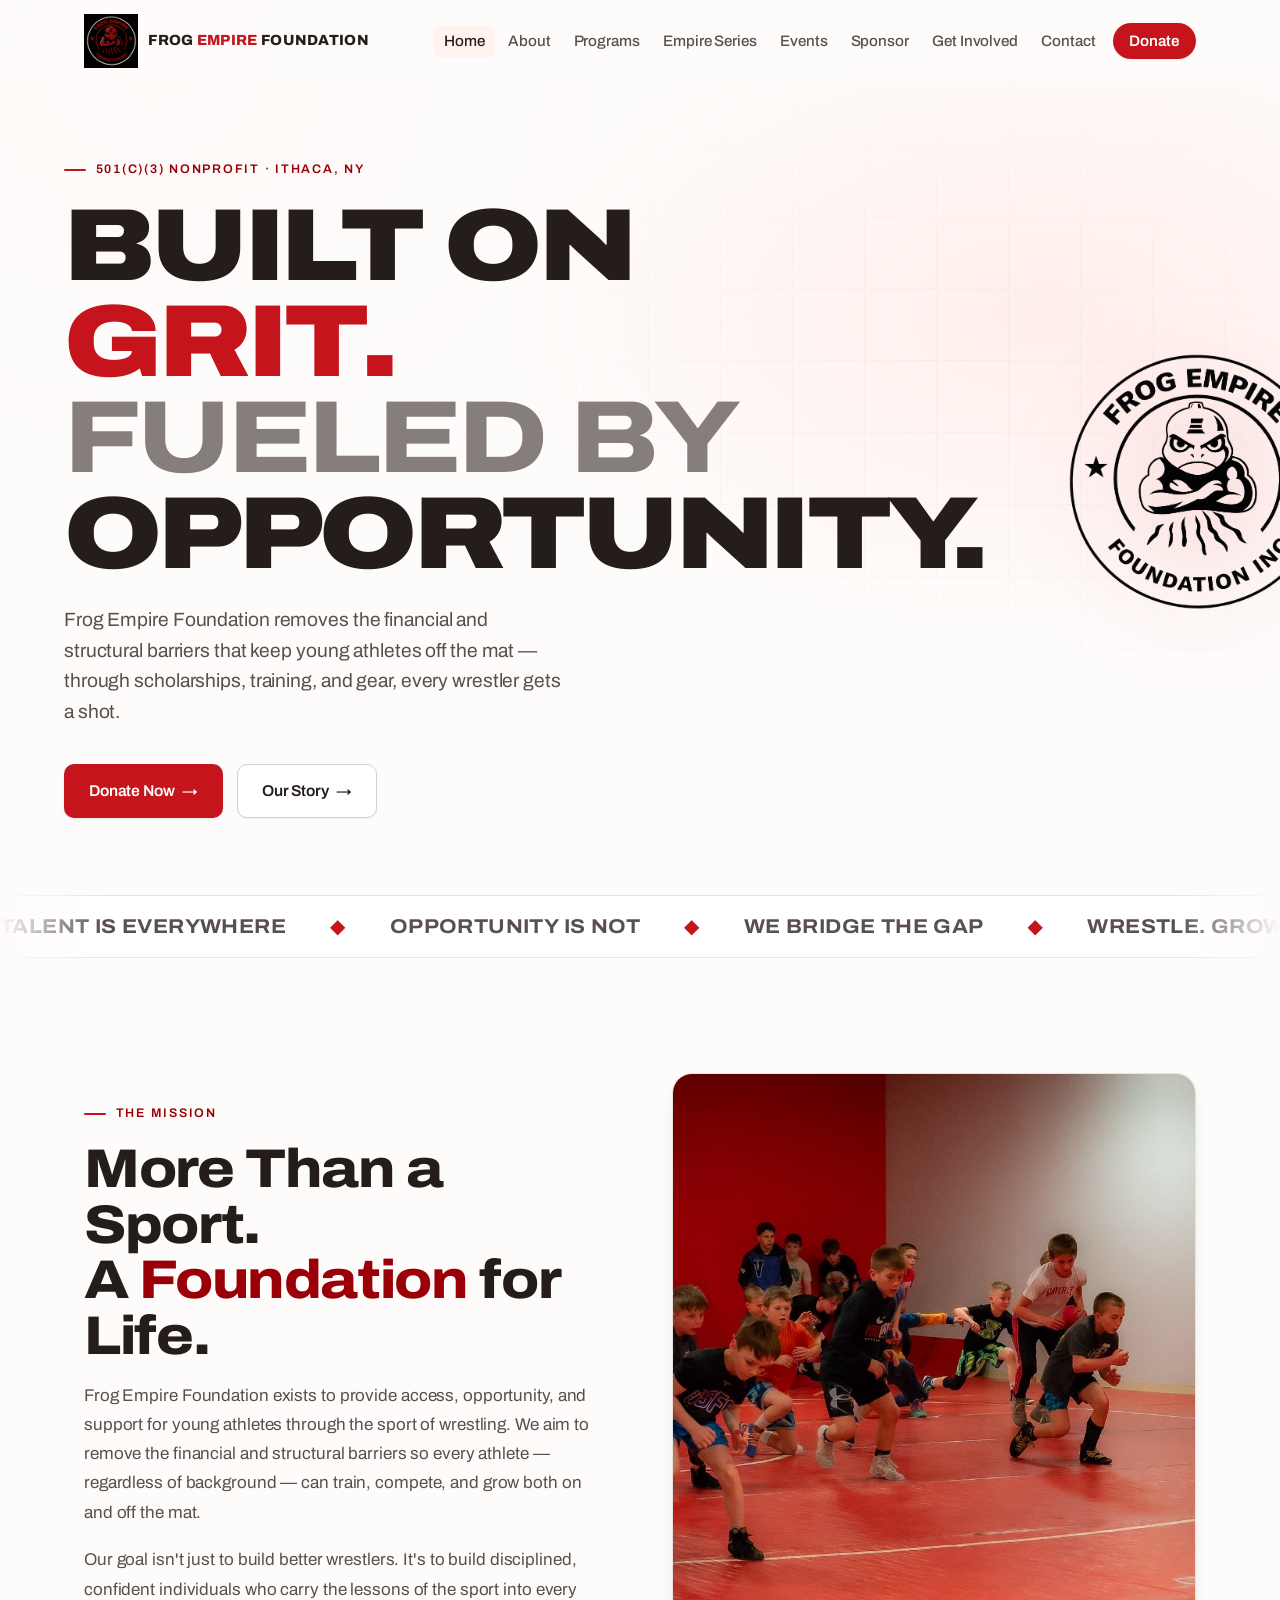
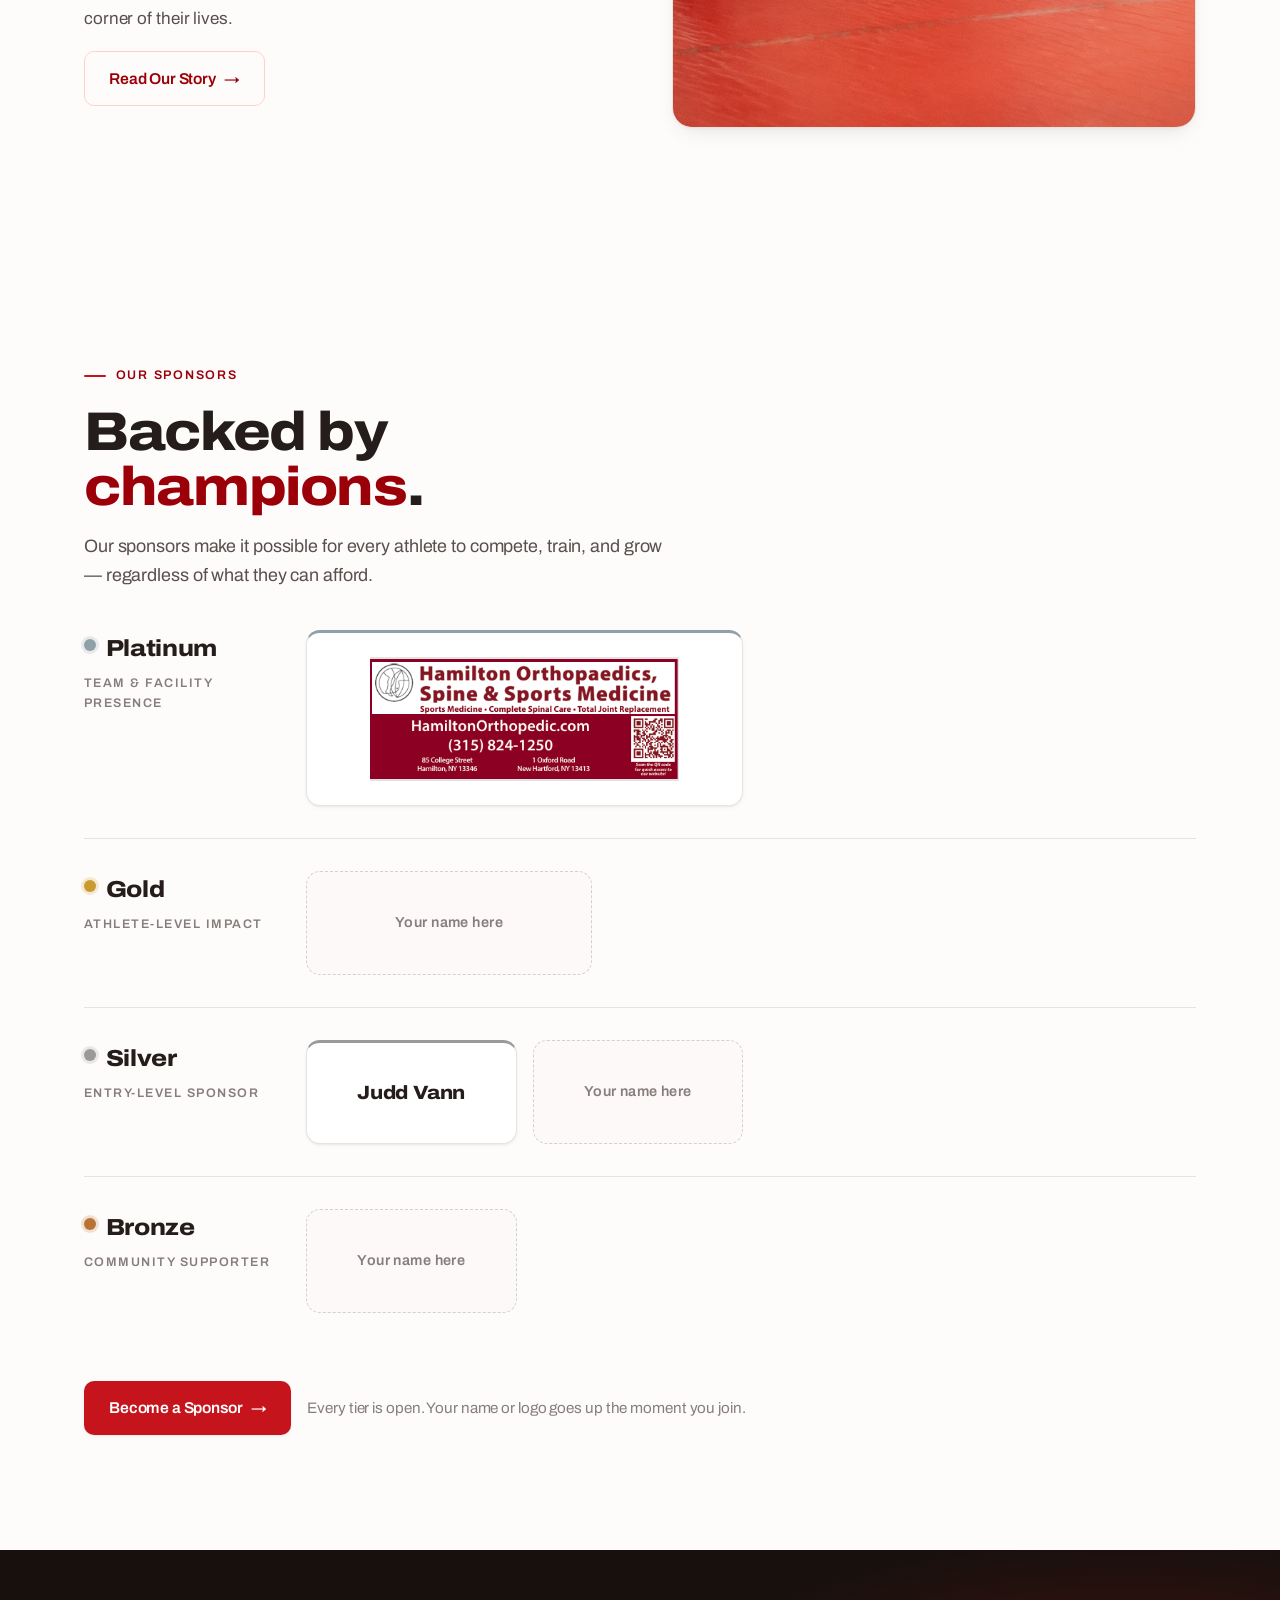
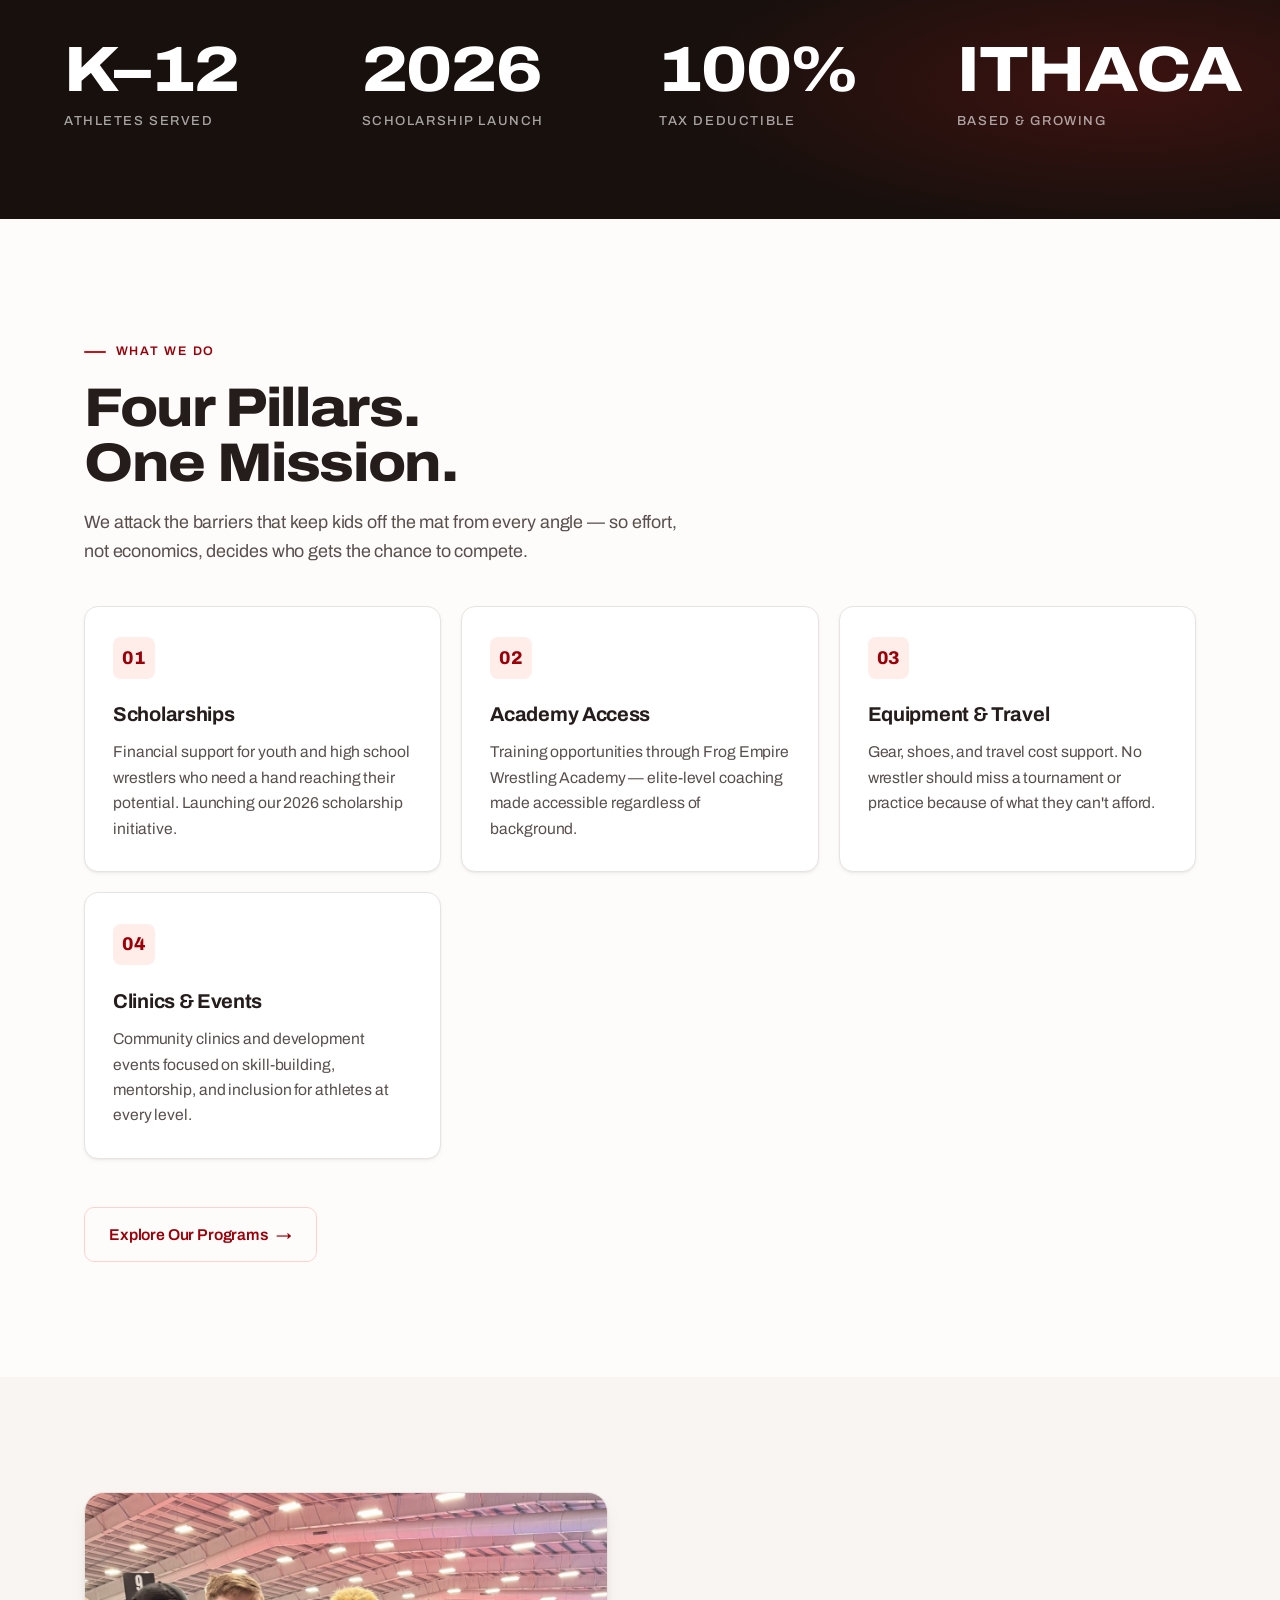
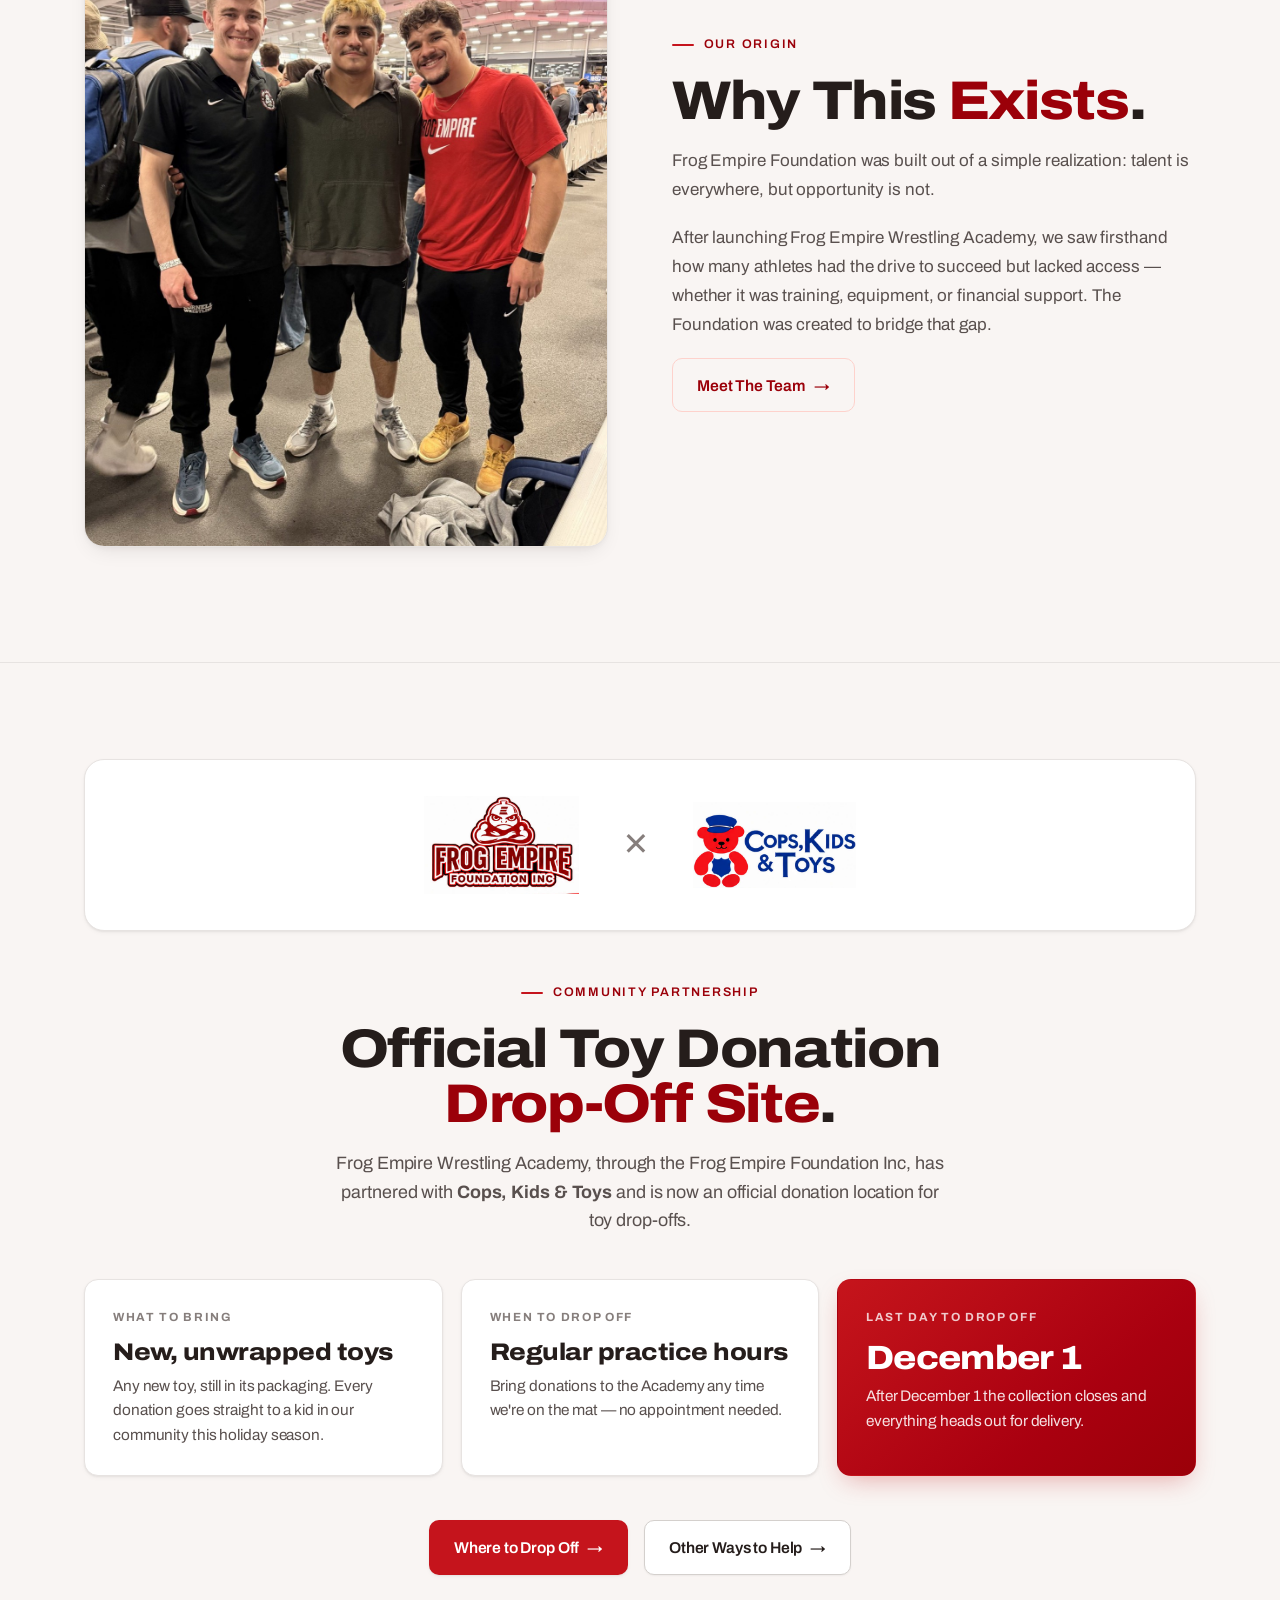
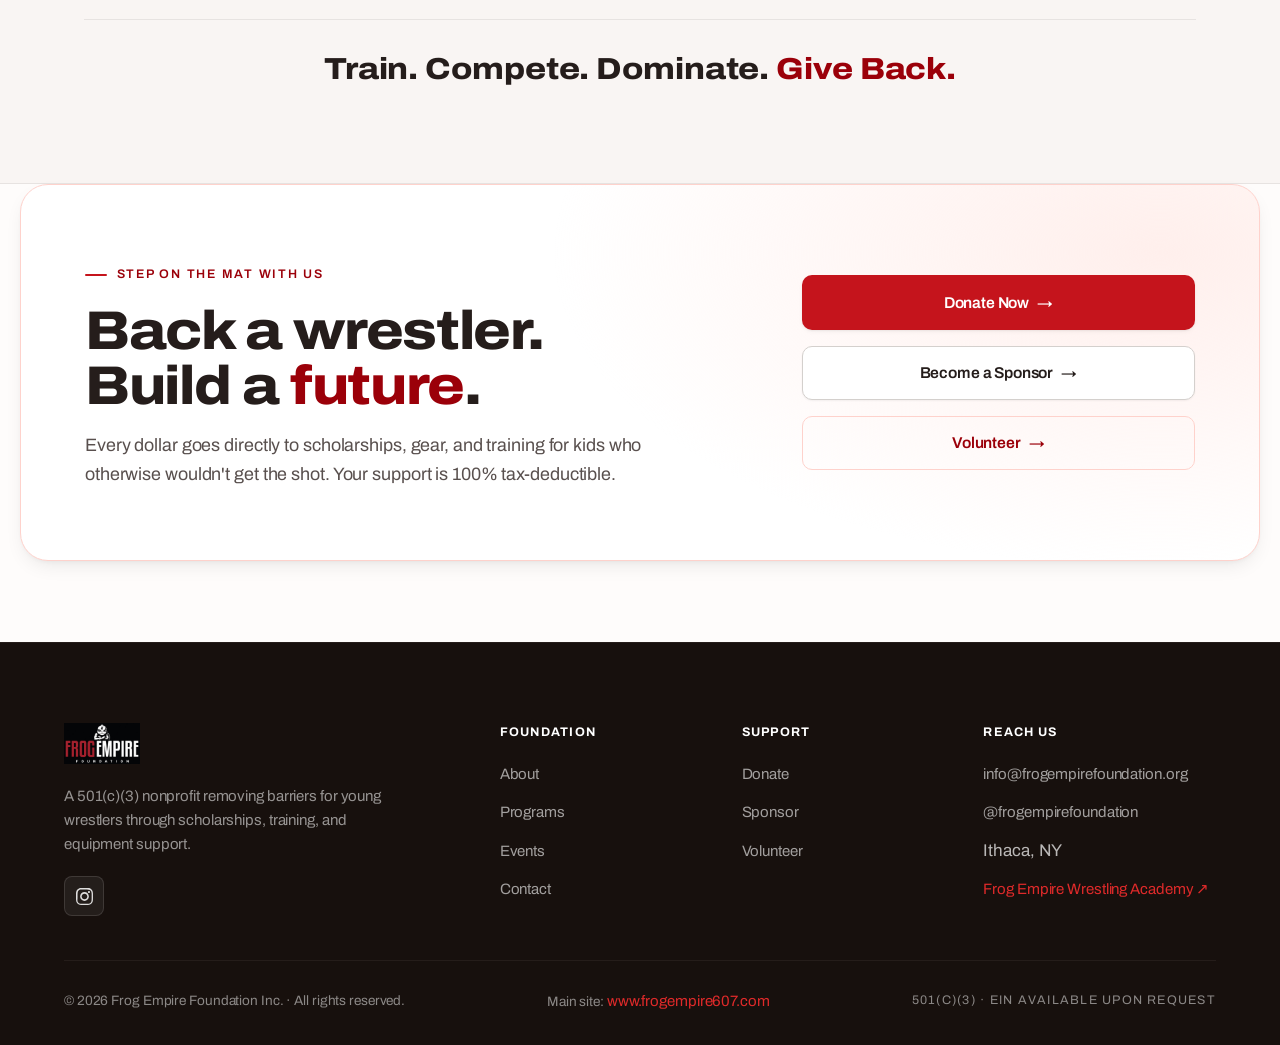
==== commit 64d2d7b5: "Sponsor wall + Cops, Kids & Toys drop-off campaign Replace both "coming soon" sponsor placeholders w" ====
--- a/index.html
+++ b/index.html
@@ -46,7 +46,7 @@
 <link rel="preconnect" href="https://fonts.googleapis.com">
 <link rel="preconnect" href="https://fonts.gstatic.com" crossorigin>
 <link rel="stylesheet" href="https://fonts.googleapis.com/css2?family=Archivo:wdth,wght@100..125,300..900&display=swap">
-<link rel="stylesheet" href="styles.css">
+<link rel="stylesheet" href="styles.css?v=3">
 
 <!-- ===== STRUCTURED DATA ===== -->
 <script type="application/ld+json">
@@ -201,6 +201,67 @@
   </div>
 </section>
 
+<!-- ===== SPONSORS ===== -->
+<section class="section reveal" id="sponsors">
+  <div style="max-width: 720px; margin-bottom: 2.5rem;">
+    <div class="eyebrow">Our Sponsors</div>
+    <h2 class="h-section">Backed by<br><span class="text-red">champions</span>.</h2>
+    <p class="lead">Our sponsors make it possible for every athlete to compete, train, and grow — regardless of what they can afford.</p>
+  </div>
+
+  <div class="sponsor-wall">
+
+    <div class="sw-row t-platinum">
+      <div class="sw-label">
+        <div class="sw-tier-name">Platinum</div>
+        <div class="sw-tier-sub">Team &amp; Facility Presence</div>
+      </div>
+      <div class="sw-grid is-lg">
+        <a class="sw-cell" href="https://HamiltonOrthopedic.com" target="_blank" rel="noopener">
+          <img src="images/sponsor/hamilton-orthopaedics.png" alt="Hamilton Orthopaedics, Spine &amp; Sports Medicine — Platinum sponsor" width="433" height="174" loading="lazy" decoding="async">
+        </a>
+      </div>
+    </div>
+
+    <div class="sw-row t-gold">
+      <div class="sw-label">
+        <div class="sw-tier-name">Gold</div>
+        <div class="sw-tier-sub">Athlete-Level Impact</div>
+      </div>
+      <div class="sw-grid is-md">
+        <a class="sw-open" href="sponsor.html#tiers">Your name here</a>
+      </div>
+    </div>
+
+    <div class="sw-row t-silver">
+      <div class="sw-label">
+        <div class="sw-tier-name">Silver</div>
+        <div class="sw-tier-sub">Entry-Level Sponsor</div>
+      </div>
+      <div class="sw-grid is-sm">
+        <div class="sw-cell"><span class="sw-name">Judd Vann</span></div>
+        <a class="sw-open" href="sponsor.html#tiers">Your name here</a>
+      </div>
+    </div>
+
+    <div class="sw-row t-bronze">
+      <div class="sw-label">
+        <div class="sw-tier-name">Bronze</div>
+        <div class="sw-tier-sub">Community Supporter</div>
+      </div>
+      <div class="sw-grid is-sm">
+        <a class="sw-open" href="sponsor.html#tiers">Your name here</a>
+      </div>
+    </div>
+
+  </div>
+
+  <div class="sw-foot">
+    <a href="sponsor.html" class="btn btn-primary">Become a Sponsor</a>
+    <p>Every tier is open. Your name or logo goes up the moment you join.</p>
+  </div>
+</section>
+
 <!-- ===== STATS ===== -->
 <section class="stats">
   <div class="stats-inner">
@@ -279,19 +340,47 @@
   </div>
 </section>
 
-<!-- ===== PREMIUM SPONSORS ===== -->
-<section class="section reveal">
-  <div style="max-width: 720px; margin-bottom: 2.5rem;">
-    <div class="eyebrow">Our Sponsors</div>
-    <h2 class="h-section">Backed by<br><span class="text-red">champions</span>.</h2>
-    <p class="lead">Our sponsors make it possible for every athlete to compete, train, and grow — regardless of what they can afford.</p>
-  </div>
-
-  <div style="background: var(--black-card); border: 1px solid var(--gray-dark); padding: clamp(3rem, 8vw, 5rem) 2rem; text-align: center;">
-    <div class="eyebrow" style="justify-content: center; margin-bottom: 1.5rem;">Premium Sponsors</div>
-    <div style="font-family: var(--font-display); font-size: clamp(2.5rem, 6vw, 5rem); color: var(--ink-3); letter-spacing: 0.06em; text-transform: uppercase; margin-bottom: 1.5rem; line-height: 1; opacity: 0.55;">COMING SOON</div>
-    <p style="color: var(--gray); margin-bottom: 2.5rem; max-width: 480px; margin-left: auto; margin-right: auto; font-size: 1.05rem;">Be among the first businesses and individuals to put your name behind Frog Empire Foundation athletes.</p>
-    <a href="sponsor.html" class="btn btn-primary">Be One of the First to Support</a>
+<!-- ===== TOY DRIVE ===== -->
+<section class="toy-band reveal" id="toy-drive">
+  <div class="toy-inner">
+
+    <div class="toy-lockup">
+      <img class="toy-logo-fe" src="images/toy-drive/frog-empire-mark.png" alt="Frog Empire Foundation" width="468" height="296" loading="lazy" decoding="async">
+      <span class="toy-x" aria-hidden="true">✕</span>
+      <img class="toy-logo-ckt" src="images/toy-drive/cops-kids-toys.png" alt="Cops, Kids &amp; Toys" width="512" height="270" loading="lazy" decoding="async">
+    </div>
+
+    <div class="toy-head">
+      <div class="eyebrow">Community Partnership</div>
+      <h2 class="h-section">Official Toy Donation<br><span class="text-red">Drop-Off Site</span>.</h2>
+      <p class="lead">Frog Empire Wrestling Academy, through the Frog Empire Foundation Inc, has partnered with <strong>Cops, Kids &amp; Toys</strong> and is now an official donation location for toy drop-offs.</p>
+    </div>
+
+    <div class="toy-facts">
+      <div class="toy-fact">
+        <div class="toy-fact-label">What to bring</div>
+        <div class="toy-fact-value">New, unwrapped toys</div>
+        <p>Any new toy, still in its packaging. Every donation goes straight to a kid in our community this holiday season.</p>
+      </div>
+      <div class="toy-fact">
+        <div class="toy-fact-label">When to drop off</div>
+        <div class="toy-fact-value">Regular practice hours</div>
+        <p>Bring donations to the Academy any time we're on the mat — no appointment needed.</p>
+      </div>
+      <div class="toy-fact is-deadline">
+        <div class="toy-fact-label">Last day to drop off</div>
+        <div class="toy-fact-value">December 1</div>
+        <p>After December 1 the collection closes and everything heads out for delivery.</p>
+      </div>
+    </div>
+
+    <div class="toy-cta">
+      <a href="contact.html" class="btn btn-primary">Where to Drop Off</a>
+      <a href="get-involved.html" class="btn btn-outline">Other Ways to Help</a>
+    </div>
+
+    <div class="toy-tag">Train. Compete. Dominate. <em>Give Back.</em></div>
+
   </div>
 </section>
 
@@ -357,6 +446,6 @@
   </div>
 </footer>
 
-<script src="main.js"></script>
+<script src="main.js?v=2"></script>
 </body>
 </html>
--- a/styles.css
+++ b/styles.css
@@ -72,7 +72,7 @@
 
   /* ---- Layout ---- */
   --max-width: 1240px;
-  --gutter: clamp(1.25rem, 5vw, 4.5rem);
+  --gutter: clamp(1.5rem, 5vw, 4.5rem);
 }
 
 * { margin: 0; padding: 0; box-sizing: border-box; }
@@ -604,7 +604,7 @@
   max-width: var(--max-width);
   margin: 0 auto;
   display: grid;
-  grid-template-columns: repeat(auto-fit, minmax(190px, 1fr));
+  grid-template-columns: repeat(auto-fit, minmax(min(190px, 100%), 1fr));
   gap: clamp(1.5rem, 3vw, 2.5rem);
   position: relative;
 }
@@ -635,7 +635,7 @@
 
 .card-grid {
   display: grid;
-  grid-template-columns: repeat(auto-fit, minmax(270px, 1fr));
+  grid-template-columns: repeat(auto-fit, minmax(min(270px, 100%), 1fr));
   gap: 1.25rem;
   margin-top: 2.5rem;
 }
@@ -797,7 +797,7 @@
 
 .tiers {
   display: grid;
-  grid-template-columns: repeat(auto-fit, minmax(265px, 1fr));
+  grid-template-columns: repeat(auto-fit, minmax(min(265px, 100%), 1fr));
   gap: 1.25rem;
   margin-top: 2.5rem;
 }
@@ -911,7 +911,7 @@
 
 .team-grid {
   display: grid;
-  grid-template-columns: repeat(auto-fit, minmax(290px, 1fr));
+  grid-template-columns: repeat(auto-fit, minmax(min(290px, 100%), 1fr));
   gap: 1.5rem;
   margin-top: 2.5rem;
 }
@@ -1170,7 +1170,7 @@
 
 .series-hero-facts {
   display: grid;
-  grid-template-columns: repeat(auto-fit, minmax(210px, 1fr));
+  grid-template-columns: repeat(auto-fit, minmax(min(210px, 100%), 1fr));
   gap: 1.25rem clamp(1.5rem, 4vw, 3.5rem);
   margin-top: clamp(2.5rem, 5vw, 3.5rem);
   padding-top: 2rem;
@@ -1190,7 +1190,7 @@
 /* ---- Session chips: the time blocks on a clinic card ---- */
 .session-grid {
   display: grid;
-  grid-template-columns: repeat(auto-fit, minmax(150px, 1fr));
+  grid-template-columns: repeat(auto-fit, minmax(min(150px, 100%), 1fr));
   gap: 0.75rem;
 }
 .session-chip {
@@ -1206,7 +1206,6 @@
   color: var(--red-deep);
 }
 .session-chip .session-time { font-size: 1.02rem; font-weight: 700; color: var(--ink); margin-top: 0.3rem; }
-.session-chip .session-age { font-size: 0.86rem; color: var(--ink-3); margin-top: 0.15rem; }
 
 /* ---- Meta pills (status / place / scholarships open) ---- */
 .pill-row { display: flex; flex-wrap: wrap; gap: 0.5rem; }
@@ -1228,7 +1227,7 @@
 /* ---- Choice cards: real radios and checkboxes, 44px minimum target ---- */
 .choice-grid {
   display: grid;
-  grid-template-columns: repeat(auto-fit, minmax(240px, 1fr));
+  grid-template-columns: repeat(auto-fit, minmax(min(240px, 100%), 1fr));
   gap: 0.75rem;
 }
 .choice-card {
@@ -1375,6 +1374,19 @@
   border-radius: var(--radius-sm);
 }
 
+/* ---- Series wordmark in the hero. The supplied export is opaque on a pure-black ground
+       rather than transparent, so it is screened onto the dark band: screen leaves the
+       backdrop untouched wherever the source is black, which drops the rectangle without
+       needing an alpha channel, and barely touches the white and red artwork. ---- */
+.series-logo {
+  width: min(340px, 74%);
+  height: auto;
+  aspect-ratio: 640 / 426;
+  object-fit: contain;
+  margin-bottom: 1.75rem;
+  mix-blend-mode: screen;
+}
+
 /* ---- Clinic cards ---- */
 .clinic-feature {
   display: flex;
@@ -1390,13 +1402,14 @@
   min-width: 0;
   min-height: 320px;
   border-right: 1px solid var(--line);
-  border-radius: 0;
-  border-top: 0; border-bottom: 0; border-left: 0;
-  border-style: solid;
-}
+  background: var(--surface-2);
+}
+.clinic-feature-media img { width: 100%; height: 100%; object-fit: contain; }
 .clinic-feature-body { flex: 1.25 1 420px; min-width: 0; padding: clamp(1.5rem, 3vw, 2.15rem); }
 @media (max-width: 760px) {
-  .clinic-feature-media { border-right: 0; border-bottom: 1px solid var(--line); min-height: 220px; }
+  /* Stacked, the flyer sets its own height instead of being squashed into the panel. */
+  .clinic-feature-media { border-right: 0; border-bottom: 1px solid var(--line); min-height: 0; }
+  .clinic-feature-media img { height: auto; max-height: 80vh; }
 }
 
 .recap-card { padding: 0; overflow: hidden; }
@@ -1437,3 +1450,382 @@
   .nav-links a { white-space: nowrap; padding: 0.5rem 0.62rem; }
   .nav-donate { padding: 0.6rem 1rem !important; margin-left: 0.3rem; }
 }
+
+/* ========================================================================
+   EMPIRE STATE SERIES — form craft, the 75/25 split, small-screen fit
+   Continuation of the block above. Everything here is additive.
+   ======================================================================== */
+
+/* ---- Wordmark in the nav: keep it on one line where there's room, and
+        shrink the badge on narrow phones so the bar doesn't get tall. ---- */
+@media (min-width: 1141px) {
+  .nav-logo span { white-space: nowrap; }
+}
+@media (max-width: 420px) {
+  .nav-logo { gap: 0.55rem; font-size: 0.82rem; }
+  .nav-logo img { height: 44px; width: 44px; }
+}
+
+/* ---- Short numeric answers read as short fields, and get a number pad.
+        The spinners are hidden: they're a desktop-only affordance that
+        makes the control look unfinished next to the text inputs. ---- */
+.input-num { max-width: 9rem; }
+.series-form input[type="number"] {
+  appearance: textfield;
+  -moz-appearance: textfield;
+}
+.series-form input[type="number"]::-webkit-outer-spin-button,
+.series-form input[type="number"]::-webkit-inner-spin-button {
+  -webkit-appearance: none;
+  margin: 0;
+}
+
+/* ---- Validation. :user-invalid only matches after someone has interacted
+        with the field or tried to submit, so nothing is red on arrival. ---- */
+.series-form :is(input, select, textarea):user-invalid {
+  border-color: var(--red);
+  box-shadow: 0 0 0 3px var(--red-soft);
+}
+.series-form .choice-card:has(input:user-invalid),
+.series-form .check-box:has(input:user-invalid) {
+  border-color: var(--red);
+  background: var(--red-soft);
+}
+
+/* ---- Telling people what's optional beats starring what isn't ---- */
+.optional {
+  display: inline-block;
+  margin-left: 0.4rem;
+  padding: 0.1rem 0.45rem;
+  font-family: var(--font-accent);
+  font-size: 0.68rem;
+  font-weight: 600;
+  letter-spacing: 0.06em;
+  text-transform: uppercase;
+  color: var(--ink-3);
+  background: var(--surface-2);
+  border: 1px solid var(--line);
+  border-radius: var(--radius-pill);
+  vertical-align: 0.08em;
+}
+.form-note {
+  margin: 0;
+  font-size: 0.9rem;
+  color: var(--ink-3);
+}
+
+/* ---- The 75/25 split, shown rather than asserted ---- */
+.split-note {
+  margin-top: clamp(1.75rem, 4vw, 2.75rem);
+  padding: clamp(1.4rem, 3vw, 2rem);
+  background: var(--surface);
+  border: 1px solid var(--line);
+  border-radius: var(--radius-lg);
+  box-shadow: var(--shadow-sm);
+}
+.split-note h3 {
+  font-family: var(--font-heading);
+  font-weight: 700;
+  font-size: 1.1rem;
+  letter-spacing: -0.015em;
+  color: var(--ink);
+  margin-bottom: 1rem;
+}
+.split-note p {
+  max-width: 72ch;
+  margin-top: 1rem;
+  font-size: 0.98rem;
+  line-height: 1.62;
+  color: var(--ink-2);
+}
+
+.split-bar { display: flex; gap: 3px; width: 100%; }
+.split-bar span {
+  display: flex;
+  flex-wrap: wrap;
+  align-items: baseline;
+  gap: 0 0.4rem;
+  min-width: 0;
+  padding: 0.75rem 0.9rem;
+  font-size: 0.85rem;
+  line-height: 1.3;
+}
+.split-bar b {
+  font-family: var(--font-display);
+  font-weight: 800;
+  font-stretch: 112%;
+  font-size: 1.1rem;
+  letter-spacing: -0.02em;
+  color: var(--white);
+}
+.split-bar-club {
+  background: var(--ink-deep);
+  color: rgba(255, 255, 255, 0.74);
+  border-radius: var(--radius-sm) 0 0 var(--radius-sm);
+}
+.split-bar-fund {
+  background: var(--red);
+  color: rgba(255, 255, 255, 0.88);
+  border-radius: 0 var(--radius-sm) var(--radius-sm) 0;
+}
+/* A narrow column can't hold two labels side by side; stack instead of squeezing.
+   .is-stacked opts in regardless of viewport, for the sidebar card. */
+.split-bar.is-stacked { flex-direction: column; }
+.split-bar.is-stacked span { flex: none !important; }
+.split-bar.is-stacked .split-bar-club { border-radius: var(--radius-sm) var(--radius-sm) 0 0; }
+.split-bar.is-stacked .split-bar-fund { border-radius: 0 0 var(--radius-sm) var(--radius-sm); }
+
+@media (max-width: 560px) {
+  .split-bar { flex-direction: column; }
+  .split-bar span { flex: none !important; }
+  .split-bar-club { border-radius: var(--radius-sm) var(--radius-sm) 0 0; }
+  .split-bar-fund { border-radius: 0 0 var(--radius-sm) var(--radius-sm); }
+}
+
+/* Narrow phones: give the form card back some of the width the page gutter took. */
+@media (max-width: 520px) {
+  .series-form { padding: 1.15rem; }
+  .check-box { padding: 0.9rem; }
+}
+
+/* ========================================================================
+   SPONSOR WALL — tiered recognition grid
+   Rows are ordered highest tier first. Each row carries its own metal
+   colour via --tier-color so a cell can hold a logo or a plain name
+   without either looking like the odd one out.
+   ======================================================================== */
+
+.sponsor-wall {
+  margin-top: 2.5rem;
+}
+
+.sw-row {
+  display: grid;
+  grid-template-columns: 190px minmax(0, 1fr);
+  gap: clamp(1rem, 3vw, 2rem);
+  align-items: start;
+  padding: clamp(1.5rem, 3vw, 2rem) 0;
+  border-top: 1px solid var(--line);
+}
+.sw-row:first-child { border-top: 0; padding-top: 0; }
+
+.sw-label { position: sticky; top: 1.5rem; }
+
+.sw-tier-name {
+  display: flex;
+  align-items: flex-start;
+  gap: 0.6rem;
+  font-family: var(--font-display);
+  font-weight: 800;
+  font-stretch: 112%;
+  font-size: 1.45rem;
+  letter-spacing: -0.015em;
+  color: var(--ink);
+}
+.sw-tier-name::before {
+  content: '';
+  width: 12px; height: 12px;
+  border-radius: var(--radius-pill);
+  background: var(--tier-color, var(--red));
+  box-shadow: 0 0 0 3px color-mix(in oklab, var(--tier-color, var(--red)) 20%, transparent);
+  flex: none;
+  /* Keeps the dot on the first line when a tier name wraps ("Founding Partner"). */
+  margin-top: 0.42em;
+}
+
+.sw-tier-sub {
+  margin-top: 0.45rem;
+  font-size: 0.78rem;
+  font-weight: 600;
+  letter-spacing: 0.12em;
+  text-transform: uppercase;
+  color: var(--ink-3);
+}
+
+.sw-grid { display: grid; gap: 1rem; }
+.sw-grid.is-lg { grid-template-columns: repeat(auto-fill, minmax(min(400px, 100%), 1fr)); }
+.sw-grid.is-md { grid-template-columns: repeat(auto-fill, minmax(min(260px, 100%), 1fr)); }
+.sw-grid.is-sm { grid-template-columns: repeat(auto-fill, minmax(min(210px, 100%), 1fr)); }
+
+.sw-cell {
+  display: flex;
+  align-items: center;
+  justify-content: center;
+  padding: 1.5rem;
+  background: var(--surface);
+  border: 1px solid var(--line);
+  border-top: 3px solid var(--tier-color, var(--red));
+  border-radius: var(--radius);
+  box-shadow: var(--shadow-sm);
+  text-decoration: none;
+  transition: transform var(--dur-2) var(--ease), box-shadow var(--dur-2) var(--ease);
+}
+a.sw-cell:hover { transform: translateY(-3px); box-shadow: var(--shadow-lg); }
+
+.sw-grid.is-lg .sw-cell { min-height: 170px; }
+.sw-grid.is-md .sw-cell { min-height: 128px; }
+.sw-grid.is-sm .sw-cell { min-height: 104px; }
+
+.sw-cell img { max-width: 100%; max-height: 124px; height: auto; object-fit: contain; }
+
+.sw-name {
+  font-family: var(--font-display);
+  font-weight: 800;
+  font-stretch: 112%;
+  letter-spacing: -0.02em;
+  line-height: 1.05;
+  text-align: center;
+  color: var(--ink);
+}
+.sw-grid.is-lg .sw-name { font-size: 1.9rem; }
+.sw-grid.is-md .sw-name { font-size: 1.45rem; }
+.sw-grid.is-sm .sw-name { font-size: 1.2rem; }
+
+/* Open slot — the ask, not a placeholder to apologise for. */
+.sw-open {
+  display: flex;
+  align-items: center;
+  justify-content: center;
+  min-height: 104px;
+  padding: 1.25rem;
+  background: var(--surface-2);
+  border: 1px dashed var(--line-2);
+  border-radius: var(--radius);
+  color: var(--ink-3);
+  font-size: 0.9rem;
+  font-weight: 600;
+  letter-spacing: 0.03em;
+  text-align: center;
+  text-decoration: none;
+  transition: border-color var(--dur-2) var(--ease), color var(--dur-2) var(--ease);
+}
+a.sw-open:hover { border-color: var(--red-line); color: var(--red-deep); }
+
+/* Tier colours, scoped to the wall so they don't pick up .tier-founder's
+   flagship badge and ring from the pricing cards. */
+.sw-row.t-founder  { --tier-color: var(--red);  --tier-color-ink: var(--red-deep); }
+.sw-row.t-platinum { --tier-color: #8FA0A8;     --tier-color-ink: #5f6e75; }
+.sw-row.t-gold     { --tier-color: #C99A2E;     --tier-color-ink: #9a7212; }
+.sw-row.t-silver   { --tier-color: #9a9a9a;     --tier-color-ink: #6f6f6f; }
+.sw-row.t-bronze   { --tier-color: #B87333;     --tier-color-ink: #8a531f; }
+
+.sw-foot { margin-top: 2.25rem; display: flex; flex-wrap: wrap; gap: 1rem; align-items: center; }
+.sw-foot p { color: var(--ink-3); font-size: 0.95rem; }
+
+@media (max-width: 860px) {
+  .sw-row { grid-template-columns: 1fr; gap: 1rem; }
+  .sw-label { position: static; }
+}
+
+/* ========================================================================
+   TOY DRIVE — Cops, Kids & Toys drop-off campaign
+   ======================================================================== */
+
+.toy-band {
+  background: var(--bg-subtle);
+  border-top: 1px solid var(--line);
+  border-bottom: 1px solid var(--line);
+}
+.toy-inner {
+  max-width: var(--max-width);
+  margin: 0 auto;
+  padding: clamp(3.5rem, 8vw, 6rem) var(--gutter);
+}
+
+.toy-lockup {
+  display: flex;
+  align-items: center;
+  justify-content: center;
+  flex-wrap: wrap;
+  gap: clamp(1.25rem, 4vw, 2.75rem);
+  padding: clamp(1.5rem, 3.5vw, 2.25rem) clamp(1.25rem, 4vw, 3rem);
+  background: var(--surface);
+  border: 1px solid var(--line);
+  border-radius: var(--radius-lg);
+  box-shadow: var(--shadow-sm);
+  margin-bottom: clamp(2rem, 4vw, 2.75rem);
+}
+.toy-lockup img { width: auto; object-fit: contain; }
+.toy-lockup .toy-logo-fe  { height: clamp(66px, 9vw, 98px); }
+.toy-lockup .toy-logo-ckt { height: clamp(58px, 8vw, 86px); }
+.toy-x {
+  flex: none;
+  font-family: var(--font-display);
+  font-weight: 800;
+  font-size: clamp(1.4rem, 3vw, 2rem);
+  line-height: 1;
+  color: var(--ink-3);
+}
+
+.toy-head { max-width: 760px; margin: 0 auto clamp(2rem, 4vw, 2.75rem); text-align: center; }
+.toy-head .eyebrow { justify-content: center; }
+.toy-head .lead { max-width: 62ch; margin: 0 auto; }
+
+.toy-facts {
+  display: grid;
+  grid-template-columns: repeat(auto-fit, minmax(min(260px, 100%), 1fr));
+  gap: 1.1rem;
+}
+.toy-fact {
+  padding: 1.75rem;
+  background: var(--surface);
+  border: 1px solid var(--line);
+  border-radius: var(--radius);
+  box-shadow: var(--shadow-sm);
+}
+.toy-fact-label {
+  margin-bottom: 0.8rem;
+  font-size: 0.74rem;
+  font-weight: 700;
+  letter-spacing: 0.14em;
+  text-transform: uppercase;
+  color: var(--ink-3);
+}
+.toy-fact-value {
+  margin-bottom: 0.5rem;
+  font-family: var(--font-display);
+  font-weight: 800;
+  font-stretch: 112%;
+  font-size: 1.5rem;
+  letter-spacing: -0.02em;
+  line-height: 1.08;
+  color: var(--ink);
+}
+.toy-fact p { color: var(--ink-2); font-size: 0.96rem; line-height: 1.6; }
+
+.toy-fact.is-deadline {
+  background: linear-gradient(140deg, var(--red), var(--red-deep));
+  border-color: transparent;
+  box-shadow: var(--shadow-red);
+}
+.toy-fact.is-deadline .toy-fact-label { color: rgba(255,255,255,0.78); }
+.toy-fact.is-deadline .toy-fact-value { color: var(--white); font-size: 2.1rem; }
+.toy-fact.is-deadline p { color: rgba(255,255,255,0.88); }
+
+.toy-cta {
+  display: flex;
+  flex-wrap: wrap;
+  gap: 1rem;
+  align-items: center;
+  justify-content: center;
+  margin-top: clamp(2rem, 4vw, 2.75rem);
+}
+
+.toy-tag {
+  margin-top: clamp(2rem, 4vw, 2.75rem);
+  padding-top: clamp(1.5rem, 3vw, 2rem);
+  border-top: 1px solid var(--line);
+  text-align: center;
+  font-family: var(--font-display);
+  font-weight: 800;
+  font-stretch: 112%;
+  font-size: clamp(1.1rem, 2.6vw, 1.9rem);
+  line-height: 1.15;
+  color: var(--ink);
+}
+.toy-tag em { font-style: normal; color: var(--red-deep); }
+
+@media (max-width: 560px) {
+  .toy-lockup { gap: 1rem; }
+  .toy-x { font-size: 1.2rem; }
+}
